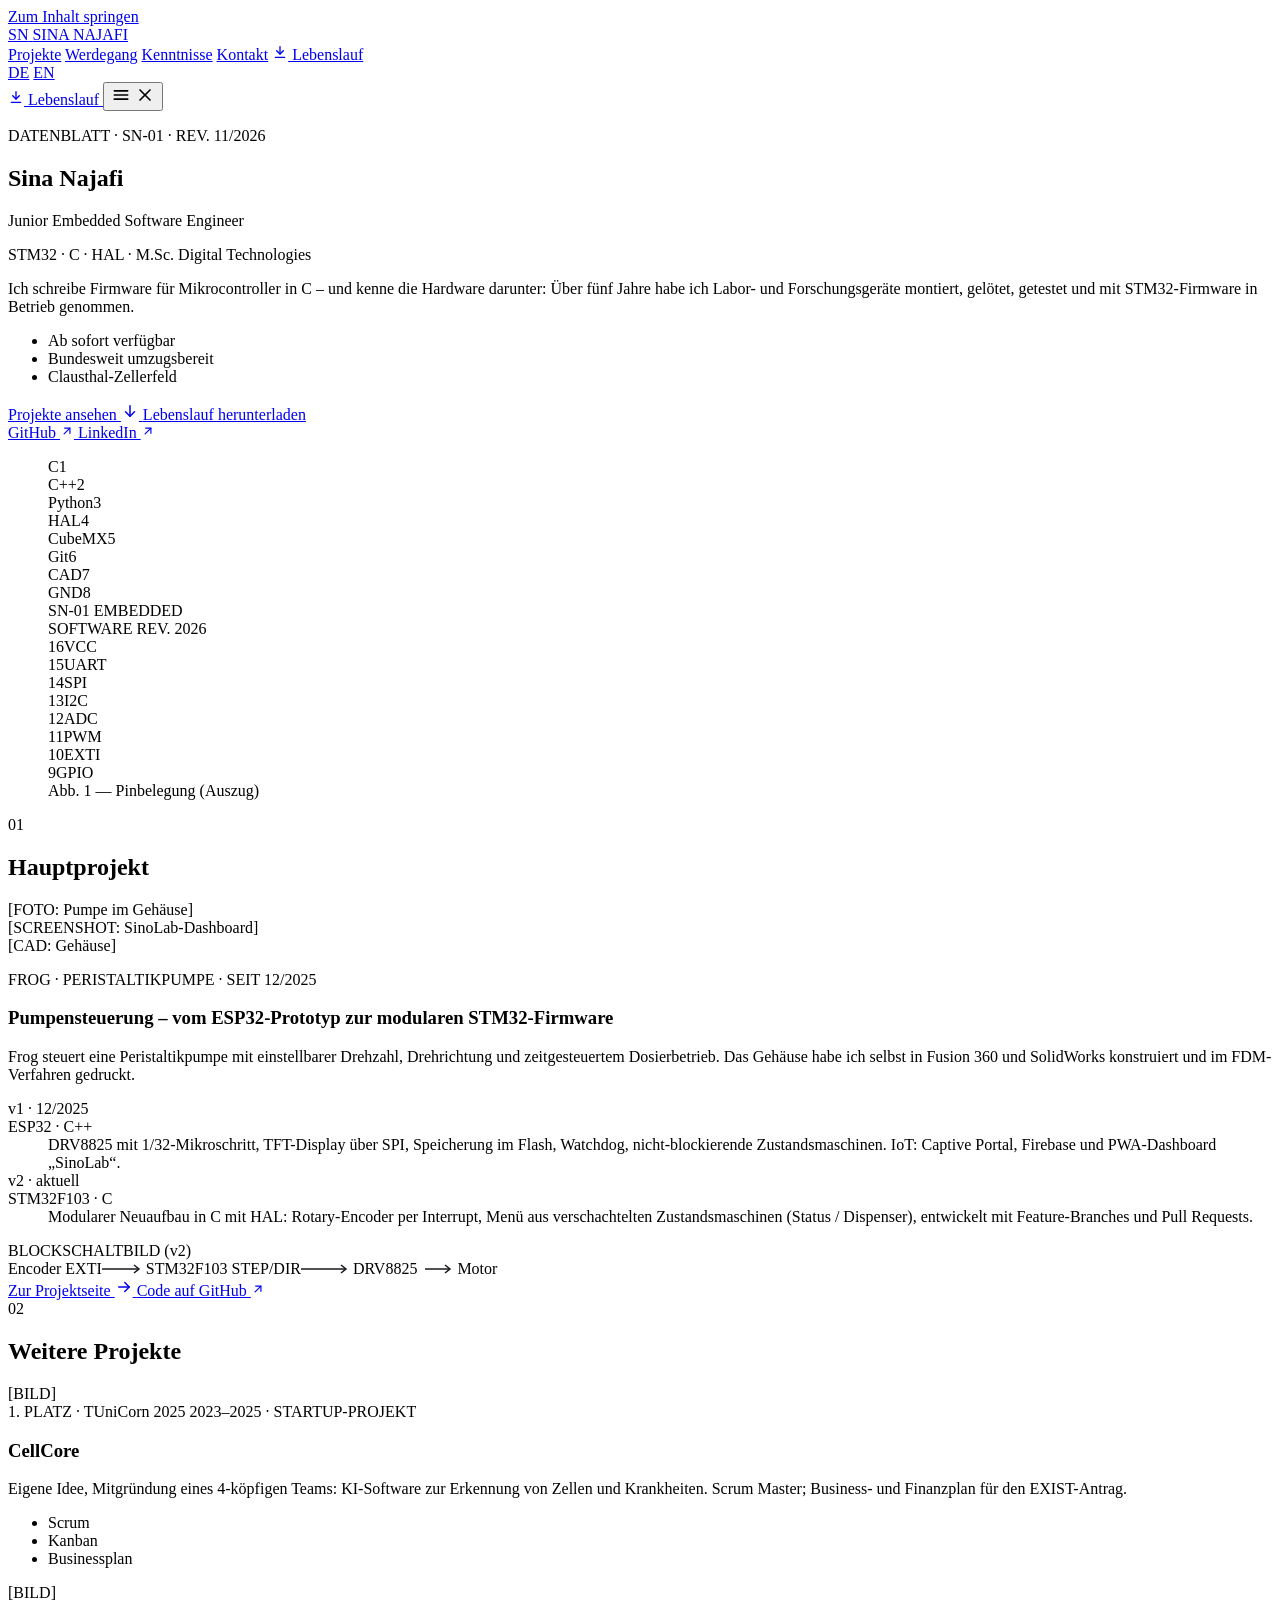
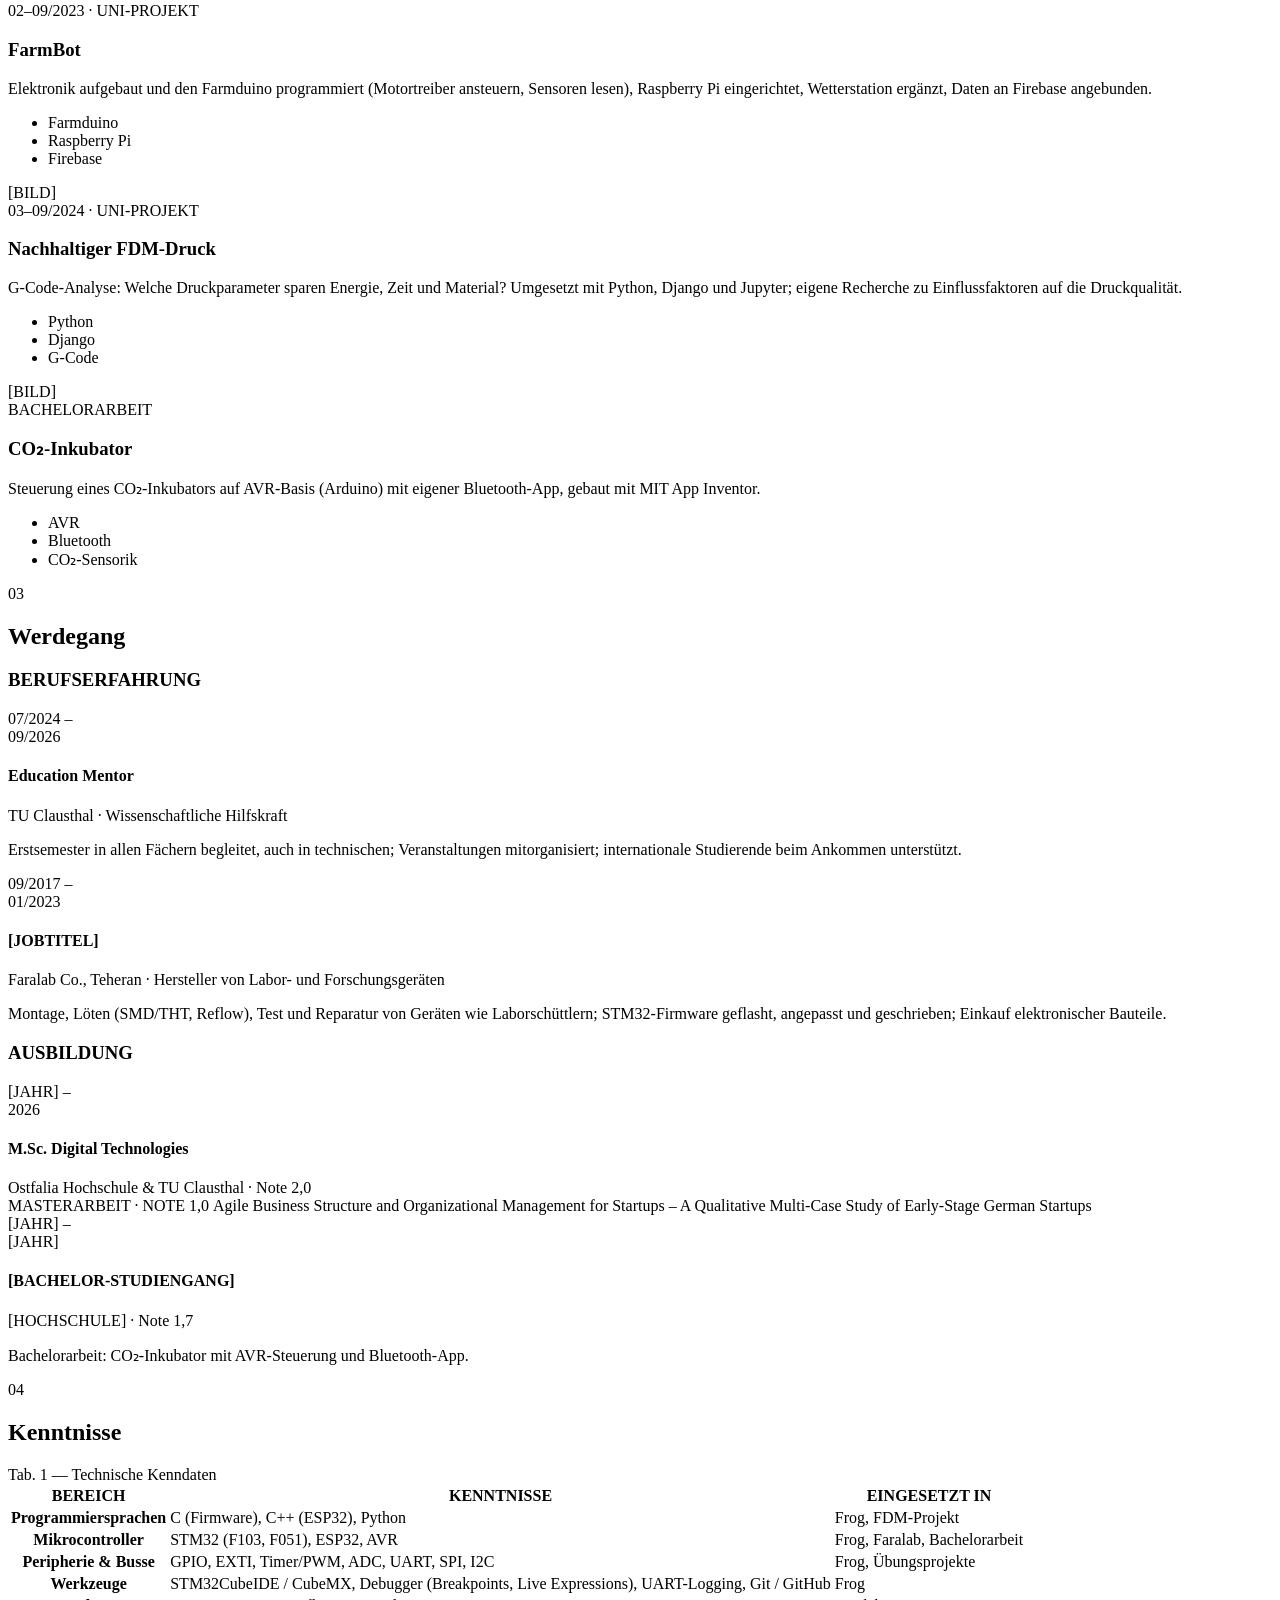
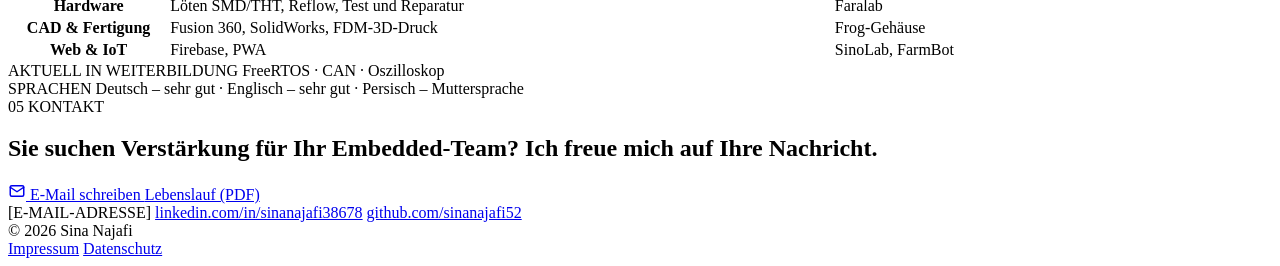
==== index.html @ 18303753 "Add German home page Co-Authored-By: Claude Opus 5.5 <noreply@anthropic.com> Claude-Session: https:/" ====
<!doctype html>
<html lang="de">
<head>
<meta charset="utf-8">
<meta name="viewport" content="width=device-width, initial-scale=1">
<title>Sina Najafi – Junior Embedded Software Engineer</title>
<meta name="description" content="Sina Najafi, Junior Embedded Software Engineer: Firmware für STM32-Mikrocontroller in C, mit über fünf Jahren Praxis in Montage, Löten und Inbetriebnahme von Labor- und Forschungsgeräten.">

<!-- Language versions (the English page follows in a later step) -->
<link rel="alternate" hreflang="de" href="./">
<link rel="alternate" hreflang="en" href="en/">
<link rel="alternate" hreflang="x-default" href="./">

<!-- Preview when the link is shared (LinkedIn, messengers) -->
<meta property="og:type" content="website">
<meta property="og:locale" content="de_DE">
<meta property="og:locale:alternate" content="en_GB">
<meta property="og:title" content="Sina Najafi – Junior Embedded Software Engineer">
<meta property="og:description" content="Firmware für STM32-Mikrocontroller in C – und die Hardware darunter.">

<link rel="icon" href="assets/img/favicon.svg" type="image/svg+xml">

<!-- Load the two most used fonts early so the text does not jump -->
<link rel="preload" href="assets/fonts/IBMPlexSans-Regular.woff2" as="font" type="font/woff2" crossorigin>
<link rel="preload" href="assets/fonts/IBMPlexMono-Medium.woff2" as="font" type="font/woff2" crossorigin>
<link rel="stylesheet" href="assets/css/style.css">
<script src="assets/js/main.js" defer></script>
</head>
<body>

<a class="skip-link" href="#inhalt">Zum Inhalt springen</a>

<!-- ===================== HEADER ===================== -->
<header class="site-header">
  <div class="container site-header__inner">
    <a class="brand" href="#top">
      <span class="brand__mark" aria-hidden="true">SN</span>
      <span class="brand__name">SINA NAJAFI</span>
    </a>

    <nav class="main-nav" id="main-nav" aria-label="Hauptnavigation">
      <a href="#projekte">Projekte</a>
      <a href="#werdegang">Werdegang</a>
      <a href="#kenntnisse">Kenntnisse</a>
      <a href="#kontakt">Kontakt</a>
      <a class="main-nav__cv" href="assets/cv/Lebenslauf_Sina_Najafi.pdf" type="application/pdf">
        <svg aria-hidden="true" width="16" height="16" viewBox="0 0 24 24" fill="none" stroke="currentColor" stroke-width="2" stroke-linecap="round" stroke-linejoin="round"><path d="M12 4v11"/><path d="M7 10l5 5 5-5"/><path d="M5 20h14"/></svg>
        Lebenslauf
      </a>
    </nav>

    <div class="header-actions">
      <div class="lang-switch" role="group" aria-label="Sprache wählen">
        <a href="./" hreflang="de" lang="de" aria-current="page" aria-label="Sprache: Deutsch">DE</a>
        <a href="en/" hreflang="en" lang="en" aria-label="Sprache: Englisch">EN</a>
      </div>
      <a class="btn btn--outline btn--sm header-cv" href="assets/cv/Lebenslauf_Sina_Najafi.pdf" type="application/pdf">
        <svg aria-hidden="true" width="16" height="16" viewBox="0 0 24 24" fill="none" stroke="currentColor" stroke-width="2" stroke-linecap="round" stroke-linejoin="round"><path d="M12 4v11"/><path d="M7 10l5 5 5-5"/><path d="M5 20h14"/></svg>
        Lebenslauf
      </a>
      <button class="menu-toggle" type="button" aria-expanded="false" aria-controls="main-nav" aria-label="Menü öffnen">
        <svg class="icon-open" aria-hidden="true" width="20" height="20" viewBox="0 0 24 24" fill="none" stroke="currentColor" stroke-width="2" stroke-linecap="round"><path d="M4 7h16"/><path d="M4 12h16"/><path d="M4 17h16"/></svg>
        <svg class="icon-close" aria-hidden="true" width="20" height="20" viewBox="0 0 24 24" fill="none" stroke="currentColor" stroke-width="2" stroke-linecap="round"><path d="M6 6l12 12"/><path d="M18 6L6 18"/></svg>
      </button>
    </div>
  </div>
</header>

<main id="inhalt">

<!-- ===================== HERO ===================== -->
<section class="hero paper-grid" id="top" aria-labelledby="hero-name">
  <div class="container hero__inner">
    <div class="hero__text">
      <p class="eyebrow">DATENBLATT · SN-01 · REV. 11/2026</p>
      <div class="hero__titles">
        <h1 class="hero__name" id="hero-name">Sina Najafi</h1>
        <p class="hero__role">Junior Embedded Software Engineer</p>
        <p class="hero__stack">STM32 · C · HAL · M.Sc. Digital Technologies</p>
      </div>
      <p class="hero__lead">Ich schreibe Firmware für Mikrocontroller in C – und kenne die Hardware darunter: Über fünf Jahre habe ich Labor- und Forschungsgeräte montiert, gelötet, getestet und mit STM32-Firmware in Betrieb genommen.</p>

      <ul class="pills">
        <li class="pill"><span class="status-dot" aria-hidden="true"></span>Ab sofort verfügbar</li>
        <li class="pill">Bundesweit umzugsbereit</li>
        <li class="pill pill--desktop">Clausthal-Zellerfeld</li>
      </ul>

      <div class="btn-row">
        <a class="btn btn--primary" href="#projekte">
          Projekte ansehen
          <svg aria-hidden="true" width="18" height="18" viewBox="0 0 24 24" fill="none" stroke="currentColor" stroke-width="2" stroke-linecap="round" stroke-linejoin="round"><path d="M12 5v14"/><path d="M6 13l6 6 6-6"/></svg>
        </a>
        <a class="btn btn--outline" href="assets/cv/Lebenslauf_Sina_Najafi.pdf" type="application/pdf">Lebenslauf herunterladen</a>
      </div>

      <div class="social-links">
        <a href="https://github.com/sinanajafi52">
          GitHub
          <svg aria-hidden="true" width="14" height="14" viewBox="0 0 24 24" fill="none" stroke="currentColor" stroke-width="2" stroke-linecap="round" stroke-linejoin="round"><path d="M7 17L17 7"/><path d="M8 7h9v9"/></svg>
        </a>
        <a href="https://www.linkedin.com/in/sinanajafi38678">
          LinkedIn
          <svg aria-hidden="true" width="14" height="14" viewBox="0 0 24 24" fill="none" stroke="currentColor" stroke-width="2" stroke-linecap="round" stroke-linejoin="round"><path d="M7 17L17 7"/><path d="M8 7h9v9"/></svg>
        </a>
      </div>
    </div>

    <!-- Chip pinout: skills drawn as the pins of a 16-pin DIP chip.
         Left side pins 1-8 (top to bottom), right side pins 16-9 (top to bottom). -->
    <figure class="chip-figure">
      <div class="chip" role="img" aria-label="Kenntnisse dargestellt als Pinbelegung eines Chips: C, C++, Python, HAL, CubeMX, Git, CAD sowie UART, SPI, I2C, ADC, PWM, EXTI, GPIO">
        <div class="chip__pins chip__pins--left">
          <div class="pin"><span class="pin__label">C</span><span class="pin__num">1</span><span class="pin__leg"></span></div>
          <div class="pin"><span class="pin__label">C++</span><span class="pin__num">2</span><span class="pin__leg"></span></div>
          <div class="pin"><span class="pin__label">Python</span><span class="pin__num">3</span><span class="pin__leg"></span></div>
          <div class="pin"><span class="pin__label">HAL</span><span class="pin__num">4</span><span class="pin__leg"></span></div>
          <div class="pin"><span class="pin__label">CubeMX</span><span class="pin__num">5</span><span class="pin__leg"></span></div>
          <div class="pin"><span class="pin__label">Git</span><span class="pin__num">6</span><span class="pin__leg"></span></div>
          <div class="pin"><span class="pin__label">CAD</span><span class="pin__num">7</span><span class="pin__leg"></span></div>
          <div class="pin"><span class="pin__label pin__label--power">GND</span><span class="pin__num">8</span><span class="pin__leg"></span></div>
        </div>

        <div class="chip__body">
          <span class="chip__notch"></span>
          <span class="chip__dot"></span>
          <span class="chip__name">SN-01</span>
          <span class="chip__sub">EMBEDDED<br>SOFTWARE</span>
          <span class="chip__rev">REV. 2026</span>
        </div>

        <div class="chip__pins chip__pins--right">
          <div class="pin"><span class="pin__leg"></span><span class="pin__num">16</span><span class="pin__label pin__label--power">VCC</span></div>
          <div class="pin"><span class="pin__leg"></span><span class="pin__num">15</span><span class="pin__label">UART</span></div>
          <div class="pin"><span class="pin__leg"></span><span class="pin__num">14</span><span class="pin__label">SPI</span></div>
          <div class="pin"><span class="pin__leg"></span><span class="pin__num">13</span><span class="pin__label">I2C</span></div>
          <div class="pin"><span class="pin__leg"></span><span class="pin__num">12</span><span class="pin__label">ADC</span></div>
          <div class="pin"><span class="pin__leg"></span><span class="pin__num">11</span><span class="pin__label">PWM</span></div>
          <div class="pin"><span class="pin__leg"></span><span class="pin__num">10</span><span class="pin__label">EXTI</span></div>
          <div class="pin"><span class="pin__leg"></span><span class="pin__num">9</span><span class="pin__label">GPIO</span></div>
        </div>
      </div>
      <figcaption>Abb. 1 — Pinbelegung (Auszug)</figcaption>
    </figure>
  </div>
</section>

<!-- ===================== 01 HAUPTPROJEKT ===================== -->
<section class="section" id="projekte" aria-labelledby="h-hauptprojekt">
  <div class="container section__inner">
    <div class="section-head">
      <span class="section-head__num">01</span>
      <h2 class="section-head__title" id="h-hauptprojekt">Hauptprojekt</h2>
    </div>

    <div class="feature">
      <div class="feature__media">
        <!-- Replace with <img src="assets/img/frog-front.jpg" alt="..."> when the photo exists -->
        <div class="placeholder feature__photo" role="img" aria-label="Platzhalter für ein Foto der Pumpe im 3D-gedruckten Gehäuse">[FOTO: Pumpe im Gehäuse]</div>
        <div class="feature__thumbs">
          <div class="placeholder feature__thumb" role="img" aria-label="Platzhalter für einen Screenshot des SinoLab-Dashboards">[SCREENSHOT: SinoLab-Dashboard]</div>
          <div class="placeholder feature__thumb" role="img" aria-label="Platzhalter für ein CAD-Rendering des Gehäuses">[CAD: Gehäuse]</div>
        </div>
      </div>

      <div class="feature__body">
        <p class="eyebrow">FROG · PERISTALTIKPUMPE · SEIT 12/2025</p>
        <h3 class="feature__title">Pumpensteuerung – vom ESP32-Prototyp zur modularen STM32-Firmware</h3>
        <p class="feature__text">Frog steuert eine Peristaltikpumpe mit einstellbarer Drehzahl, Drehrichtung und zeitgesteuertem Dosierbetrieb. Das Gehäuse habe ich selbst in Fusion 360 und SolidWorks konstruiert und im FDM-Verfahren gedruckt.</p>

        <dl class="spec">
          <div class="spec__row">
            <dt>v1 · 12/2025<br>ESP32 · C++</dt>
            <dd>DRV8825 mit 1/32-Mikroschritt, TFT-Display über SPI, Speicherung im Flash, Watchdog, nicht-blockierende Zustandsmaschinen. IoT: Captive Portal, Firebase und PWA-Dashboard „SinoLab“.</dd>
          </div>
          <div class="spec__row">
            <dt>v2 · aktuell<br>STM32F103 · C</dt>
            <dd>Modularer Neuaufbau in C mit HAL: Rotary-Encoder per Interrupt, Menü aus verschachtelten Zustandsmaschinen (Status / Dispenser), entwickelt mit Feature-Branches und Pull Requests.</dd>
          </div>
        </dl>

        <div class="block-diagram">
          <span class="block-diagram__label">BLOCKSCHALTBILD (v2)</span>
          <div class="block-diagram__flow">
            <span class="block">Encoder</span>
            <span class="signal">EXTI<svg aria-hidden="true" width="40" height="10" viewBox="0 0 40 10"><path d="M0 5h36" stroke="#16181D" stroke-width="1.5"/><path d="M32 1l5 4-5 4" fill="none" stroke="#16181D" stroke-width="1.5"/></svg></span>
            <span class="block block--mcu">STM32F103</span>
            <span class="signal">STEP/DIR<svg aria-hidden="true" width="48" height="10" viewBox="0 0 48 10"><path d="M0 5h44" stroke="#16181D" stroke-width="1.5"/><path d="M40 1l5 4-5 4" fill="none" stroke="#16181D" stroke-width="1.5"/></svg></span>
            <span class="block">DRV8825</span>
            <span class="signal">&#160;<svg aria-hidden="true" width="28" height="10" viewBox="0 0 28 10"><path d="M0 5h24" stroke="#16181D" stroke-width="1.5"/><path d="M20 1l5 4-5 4" fill="none" stroke="#16181D" stroke-width="1.5"/></svg></span>
            <span class="block">Motor</span>
          </div>
        </div>

        <div class="btn-row">
          <a class="btn btn--primary btn--md" href="projekte/frog.html">
            Zur Projektseite
            <svg aria-hidden="true" width="18" height="18" viewBox="0 0 24 24" fill="none" stroke="currentColor" stroke-width="2" stroke-linecap="round" stroke-linejoin="round"><path d="M5 12h14"/><path d="M13 6l6 6-6 6"/></svg>
          </a>
          <a class="btn btn--outline btn--md" href="https://github.com/sinanajafi52">
            Code auf GitHub
            <svg aria-hidden="true" width="14" height="14" viewBox="0 0 24 24" fill="none" stroke="currentColor" stroke-width="2" stroke-linecap="round" stroke-linejoin="round"><path d="M7 17L17 7"/><path d="M8 7h9v9"/></svg>
          </a>
        </div>
      </div>
    </div>
  </div>
</section>

<!-- ===================== 02 WEITERE PROJEKTE ===================== -->
<section class="section section--alt" aria-labelledby="h-weitere">
  <div class="container section__inner">
    <div class="section-head">
      <span class="section-head__num">02</span>
      <h2 class="section-head__title" id="h-weitere">Weitere Projekte</h2>
    </div>

    <div class="cards">
      <article class="card">
        <div class="placeholder card__img" role="img" aria-label="Platzhalter für ein Bild zu CellCore">[BILD]</div>
        <div class="card__body">
          <span class="badge">1. PLATZ · TUniCorn 2025</span>
          <span class="card__meta">2023–2025 · STARTUP-PROJEKT</span>
          <h3 class="card__title">CellCore</h3>
          <p class="card__text">Eigene Idee, Mitgründung eines 4-köpfigen Teams: KI-Software zur Erkennung von Zellen und Krankheiten. Scrum Master; Business- und Finanzplan für den EXIST-Antrag.</p>
          <ul class="tags">
            <li class="tag">Scrum</li>
            <li class="tag">Kanban</li>
            <li class="tag">Businessplan</li>
          </ul>
        </div>
      </article>

      <article class="card">
        <div class="placeholder card__img" role="img" aria-label="Platzhalter für ein Bild zu FarmBot">[BILD]</div>
        <div class="card__body">
          <span class="card__meta">02–09/2023 · UNI-PROJEKT</span>
          <h3 class="card__title">FarmBot</h3>
          <p class="card__text">Elektronik aufgebaut und den Farmduino programmiert (Motortreiber ansteuern, Sensoren lesen), Raspberry Pi eingerichtet, Wetterstation ergänzt, Daten an Firebase angebunden.</p>
          <ul class="tags">
            <li class="tag">Farmduino</li>
            <li class="tag">Raspberry Pi</li>
            <li class="tag">Firebase</li>
          </ul>
        </div>
      </article>

      <article class="card">
        <div class="placeholder card__img" role="img" aria-label="Platzhalter für ein Bild zum FDM-Projekt">[BILD]</div>
        <div class="card__body">
          <span class="card__meta">03–09/2024 · UNI-PROJEKT</span>
          <h3 class="card__title">Nachhaltiger FDM-Druck</h3>
          <p class="card__text">G-Code-Analyse: Welche Druckparameter sparen Energie, Zeit und Material? Umgesetzt mit Python, Django und Jupyter; eigene Recherche zu Einflussfaktoren auf die Druckqualität.</p>
          <ul class="tags">
            <li class="tag">Python</li>
            <li class="tag">Django</li>
            <li class="tag">G-Code</li>
          </ul>
        </div>
      </article>

      <article class="card">
        <div class="placeholder card__img" role="img" aria-label="Platzhalter für ein Bild zum CO2-Inkubator">[BILD]</div>
        <div class="card__body">
          <span class="card__meta">BACHELORARBEIT</span>
          <h3 class="card__title">CO₂-Inkubator</h3>
          <p class="card__text">Steuerung eines CO₂-Inkubators auf AVR-Basis (Arduino) mit eigener Bluetooth-App, gebaut mit MIT App Inventor.</p>
          <ul class="tags">
            <li class="tag">AVR</li>
            <li class="tag">Bluetooth</li>
            <li class="tag">CO₂-Sensorik</li>
          </ul>
        </div>
      </article>
    </div>
  </div>
</section>

<!-- ===================== 03 WERDEGANG ===================== -->
<section class="section" id="werdegang" aria-labelledby="h-werdegang">
  <div class="container section__inner">
    <div class="section-head">
      <span class="section-head__num">03</span>
      <h2 class="section-head__title" id="h-werdegang">Werdegang</h2>
    </div>

    <div class="cv-grid">
      <div class="cv-col">
        <h3 class="cv-col__title">BERUFSERFAHRUNG</h3>

        <div class="cv-entry">
          <span class="cv-entry__date">07/2024 –<br>09/2026</span>
          <div class="cv-entry__body">
            <h4 class="cv-entry__title">Education Mentor</h4>
            <span class="cv-entry__org">TU Clausthal · Wissenschaftliche Hilfskraft</span>
            <p class="cv-entry__text">Erstsemester in allen Fächern begleitet, auch in technischen; Veranstaltungen mitorganisiert; internationale Studierende beim Ankommen unterstützt.</p>
          </div>
        </div>

        <div class="cv-entry">
          <span class="cv-entry__date">09/2017 –<br>01/2023</span>
          <div class="cv-entry__body">
            <h4 class="cv-entry__title">[JOBTITEL]</h4>
            <span class="cv-entry__org">Faralab Co., Teheran · Hersteller von Labor- und Forschungsgeräten</span>
            <p class="cv-entry__text">Montage, Löten (SMD/THT, Reflow), Test und Reparatur von Geräten wie Laborschüttlern; STM32-Firmware geflasht, angepasst und geschrieben; Einkauf elektronischer Bauteile.</p>
          </div>
        </div>
      </div>

      <div class="cv-col">
        <h3 class="cv-col__title">AUSBILDUNG</h3>

        <div class="cv-entry">
          <span class="cv-entry__date">[JAHR] –<br>2026</span>
          <div class="cv-entry__body">
            <h4 class="cv-entry__title">M.Sc. Digital Technologies</h4>
            <span class="cv-entry__org">Ostfalia Hochschule &amp; TU Clausthal · Note 2,0</span>
            <div class="thesis">
              <span class="thesis__label">MASTERARBEIT · NOTE 1,0</span>
              <span class="thesis__title" lang="en">Agile Business Structure and Organizational Management for Startups – A Qualitative Multi-Case Study of Early-Stage German Startups</span>
            </div>
          </div>
        </div>

        <div class="cv-entry">
          <span class="cv-entry__date">[JAHR] –<br>[JAHR]</span>
          <div class="cv-entry__body">
            <h4 class="cv-entry__title">[BACHELOR-STUDIENGANG]</h4>
            <span class="cv-entry__org">[HOCHSCHULE] · Note 1,7</span>
            <p class="cv-entry__text">Bachelorarbeit: CO₂-Inkubator mit AVR-Steuerung und Bluetooth-App.</p>
          </div>
        </div>
      </div>
    </div>
  </div>
</section>

<!-- ===================== 04 KENNTNISSE ===================== -->
<section class="section" id="kenntnisse" aria-labelledby="h-kenntnisse">
  <div class="container section__inner">
    <div class="section-head">
      <span class="section-head__num">04</span>
      <h2 class="section-head__title" id="h-kenntnisse">Kenntnisse</h2>
      <span class="section-head__note">Tab. 1 — Technische Kenndaten</span>
    </div>

    <!-- tabindex lets keyboard users scroll the table sideways on phones -->
    <div class="table-wrap" role="region" aria-labelledby="h-kenntnisse" tabindex="0">
      <table class="skills-table">
        <thead>
          <tr>
            <th scope="col" class="col-area">BEREICH</th>
            <th scope="col">KENNTNISSE</th>
            <th scope="col" class="col-where">EINGESETZT IN</th>
          </tr>
        </thead>
        <tbody>
          <tr>
            <th scope="row">Programmiersprachen</th>
            <td>C (Firmware), C++ (ESP32), Python</td>
            <td>Frog, FDM-Projekt</td>
          </tr>
          <tr>
            <th scope="row">Mikrocontroller</th>
            <td>STM32 (F103, F051), ESP32, AVR</td>
            <td>Frog, Faralab, Bachelorarbeit</td>
          </tr>
          <tr>
            <th scope="row">Peripherie &amp; Busse</th>
            <td>GPIO, EXTI, Timer/PWM, ADC, UART, SPI, I2C</td>
            <td>Frog, Übungsprojekte</td>
          </tr>
          <tr>
            <th scope="row">Werkzeuge</th>
            <td>STM32CubeIDE / CubeMX, Debugger (Breakpoints, Live Expressions), UART-Logging, Git / GitHub</td>
            <td>Frog</td>
          </tr>
          <tr>
            <th scope="row">Hardware</th>
            <td>Löten SMD/THT, Reflow, Test und Reparatur</td>
            <td>Faralab</td>
          </tr>
          <tr>
            <th scope="row">CAD &amp; Fertigung</th>
            <td>Fusion 360, SolidWorks, FDM-3D-Druck</td>
            <td>Frog-Gehäuse</td>
          </tr>
          <tr>
            <th scope="row">Web &amp; IoT</th>
            <td>Firebase, PWA</td>
            <td>SinoLab, FarmBot</td>
          </tr>
        </tbody>
      </table>
    </div>

    <div class="info-grid">
      <div class="info-box info-box--dashed">
        <span class="info-box__label">AKTUELL IN WEITERBILDUNG</span>
        <span class="info-box__value">FreeRTOS · CAN · Oszilloskop</span>
      </div>
      <div class="info-box info-box--solid">
        <span class="info-box__label">SPRACHEN</span>
        <span class="info-box__value">Deutsch – sehr gut · Englisch – sehr gut · Persisch – Muttersprache</span>
      </div>
    </div>
  </div>
</section>

<!-- ===================== 05 KONTAKT ===================== -->
<section class="contact" id="kontakt" aria-labelledby="h-kontakt">
  <div class="container contact__inner">
    <div class="contact__head">
      <span class="contact__num">05</span>
      <span class="contact__label">KONTAKT</span>
    </div>
    <h2 class="contact__title" id="h-kontakt">Sie suchen Verstärkung für Ihr Embedded-Team? Ich freue mich auf Ihre Nachricht.</h2>

    <div class="btn-row">
      <!-- TODO: replace "#" with "mailto:" + e-mail address once Sina provides it -->
      <a class="btn btn--light btn--lg" href="#">
        <svg aria-hidden="true" width="18" height="18" viewBox="0 0 24 24" fill="none" stroke="currentColor" stroke-width="2" stroke-linecap="round" stroke-linejoin="round"><rect x="3" y="5" width="18" height="14" rx="2"/><path d="M3 7l9 6 9-6"/></svg>
        E-Mail schreiben
      </a>
      <a class="btn btn--outline-light btn--lg" href="assets/cv/Lebenslauf_Sina_Najafi.pdf" type="application/pdf">Lebenslauf (PDF)</a>
    </div>

    <div class="contact__links">
      <span>[E-MAIL-ADRESSE]</span>
      <a href="https://www.linkedin.com/in/sinanajafi38678">linkedin.com/in/sinanajafi38678</a>
      <a href="https://github.com/sinanajafi52">github.com/sinanajafi52</a>
    </div>
  </div>
</section>

</main>

<!-- ===================== FOOTER ===================== -->
<footer class="site-footer">
  <div class="container site-footer__inner">
    <span>© 2026 Sina Najafi</span>
    <div class="site-footer__links">
      <a href="impressum.html">Impressum</a>
      <a href="datenschutz.html">Datenschutz</a>
    </div>
  </div>
</footer>

</body>
</html>
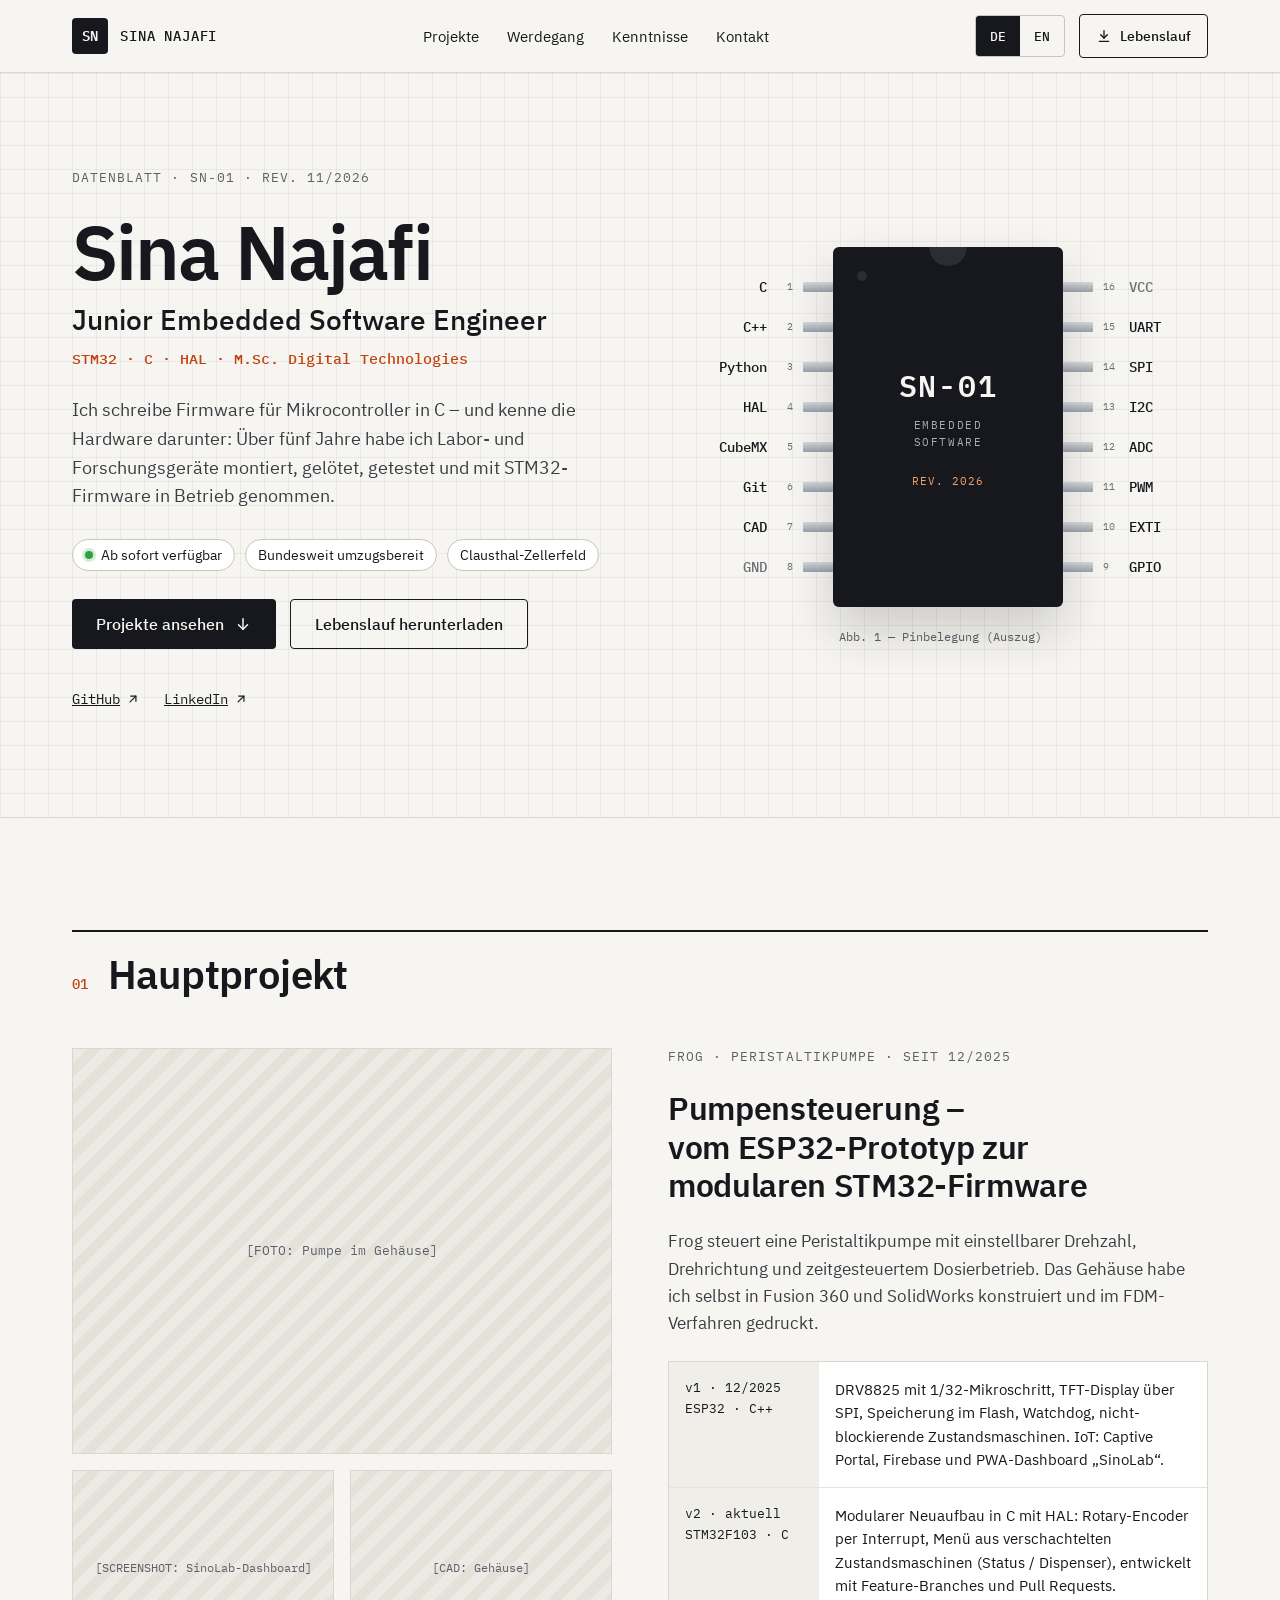
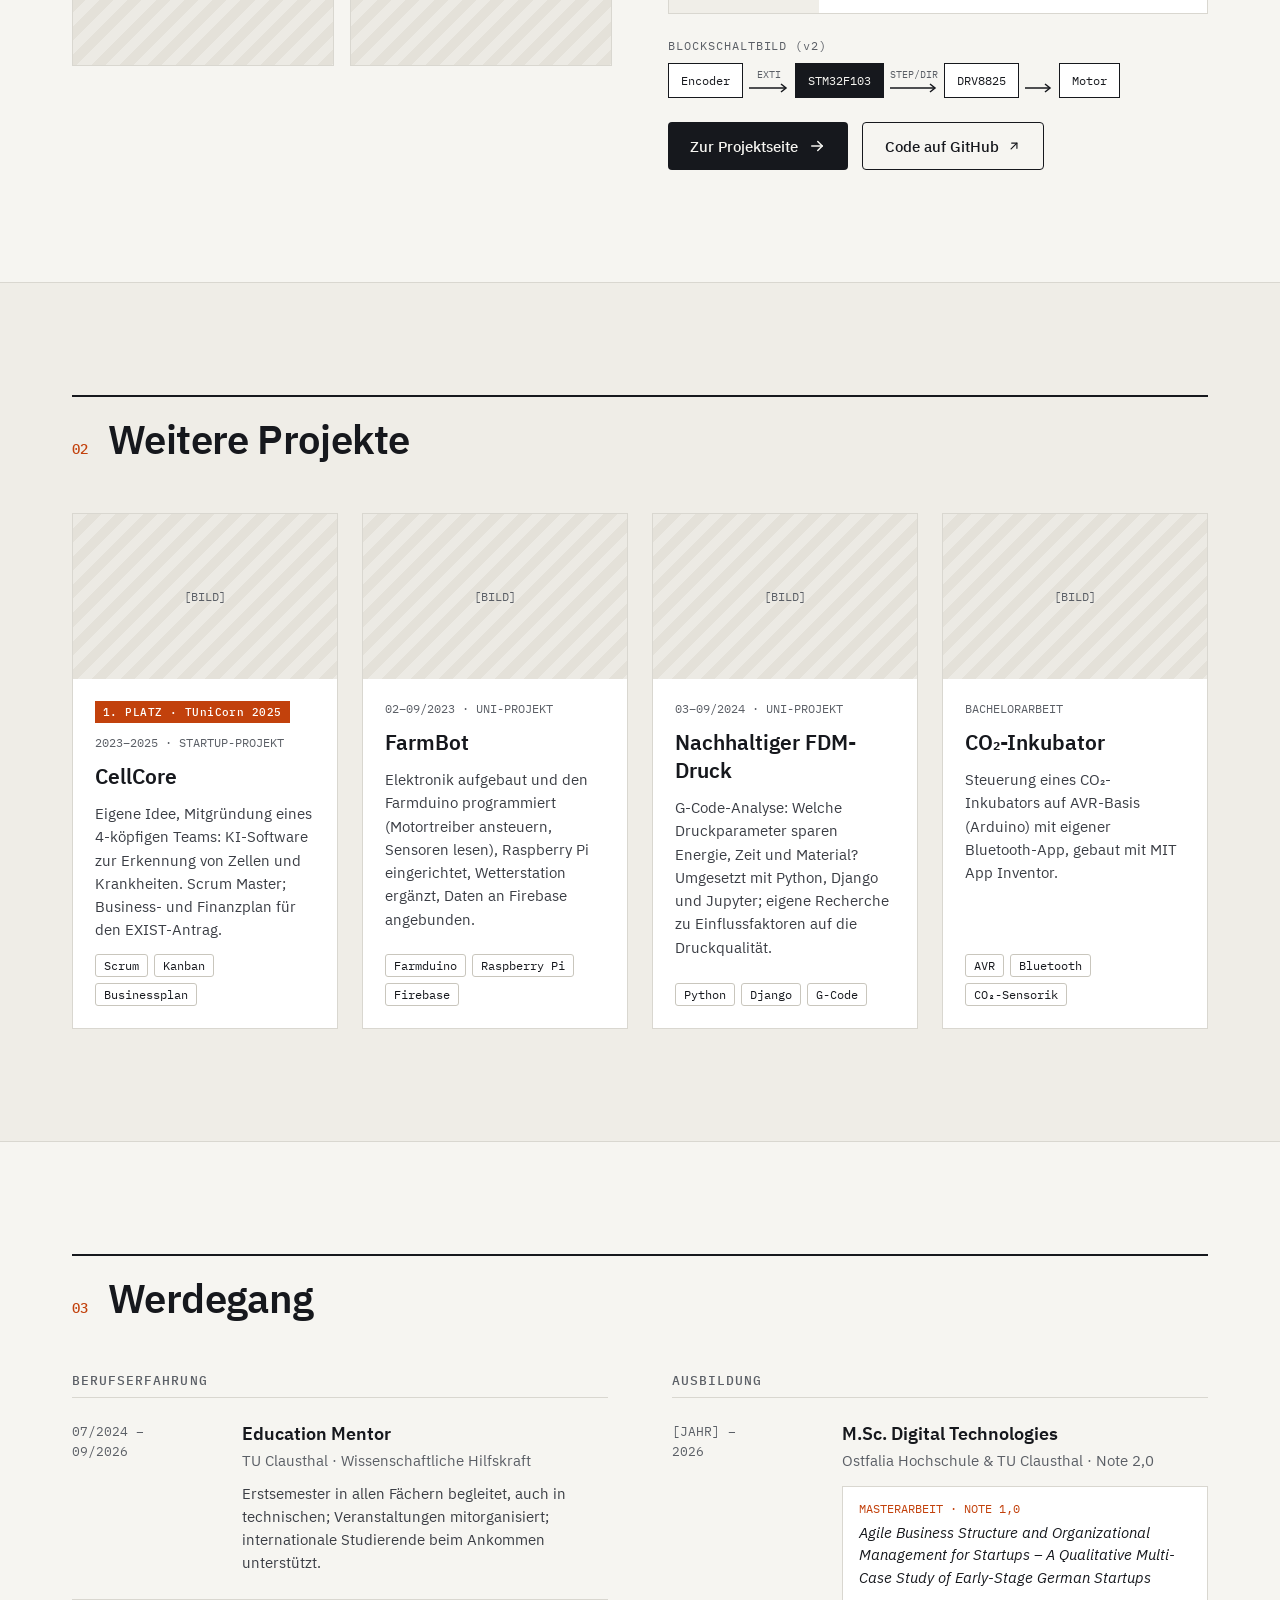
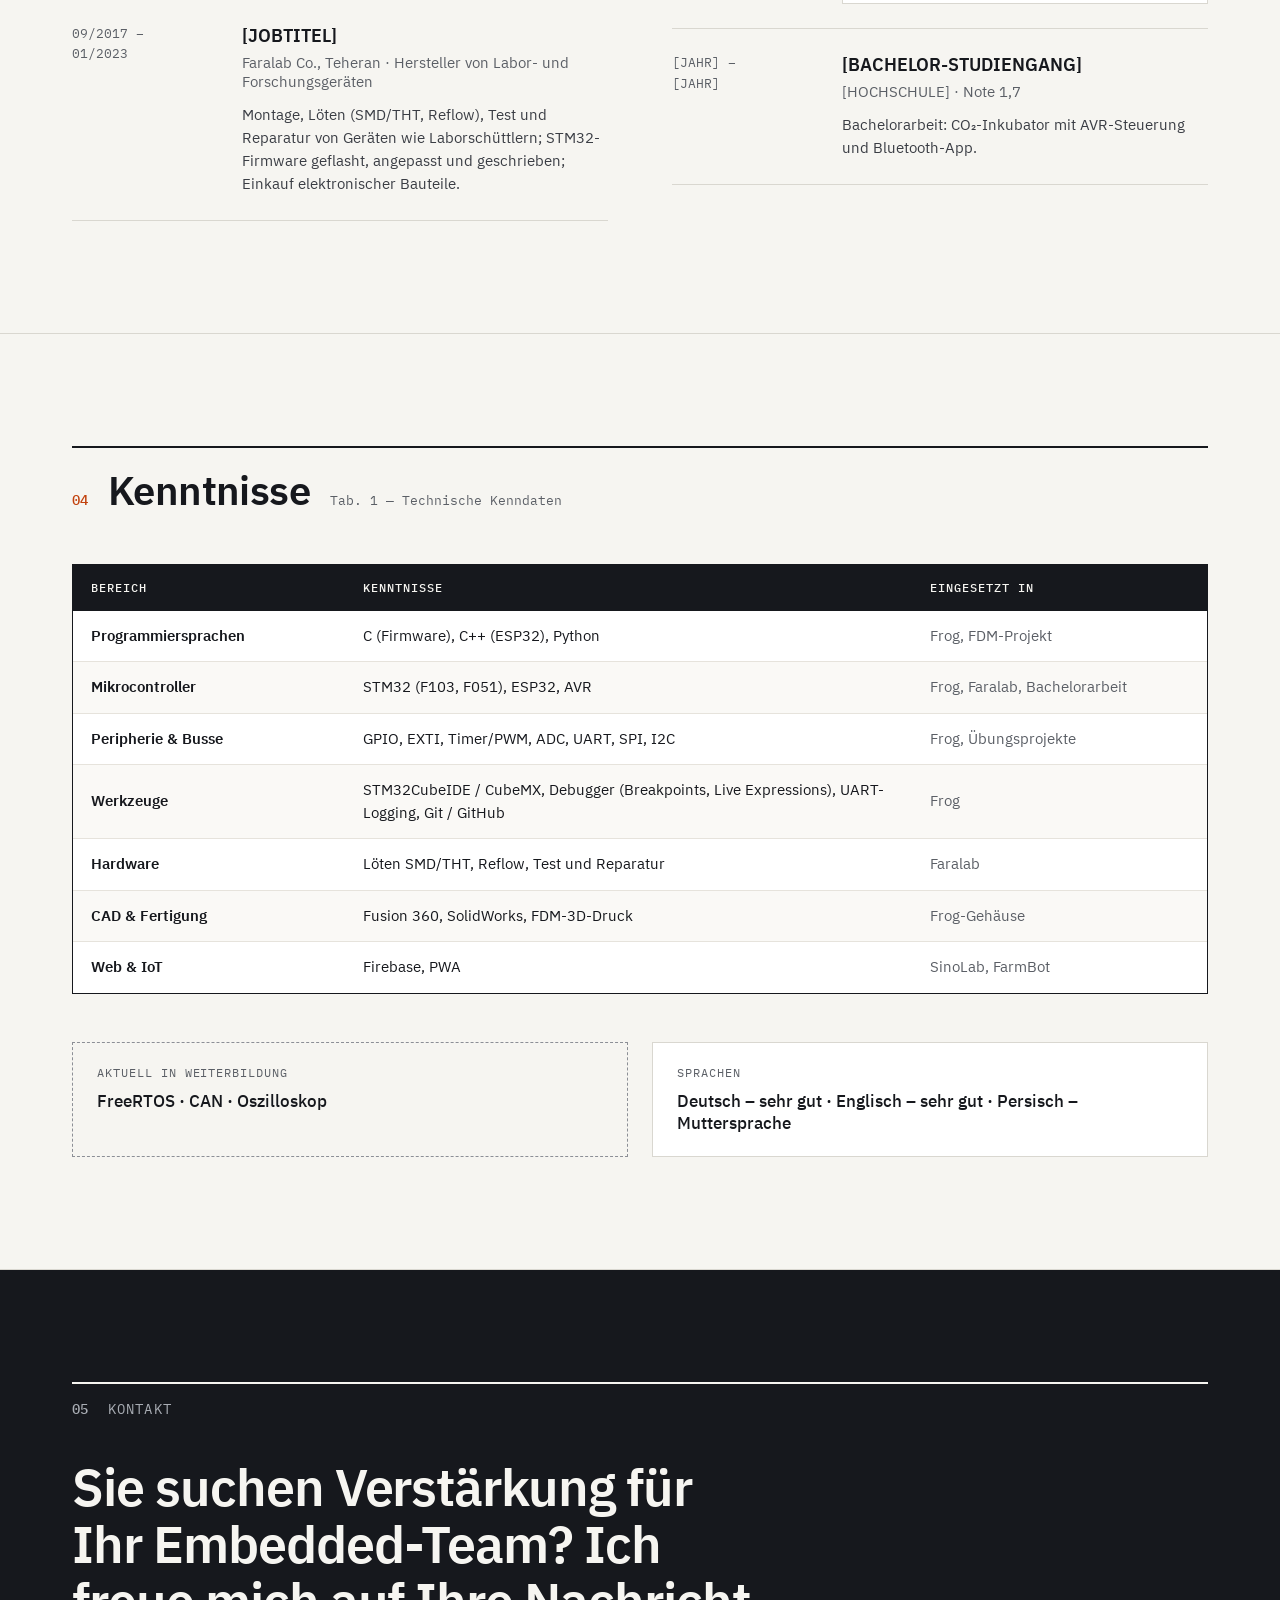
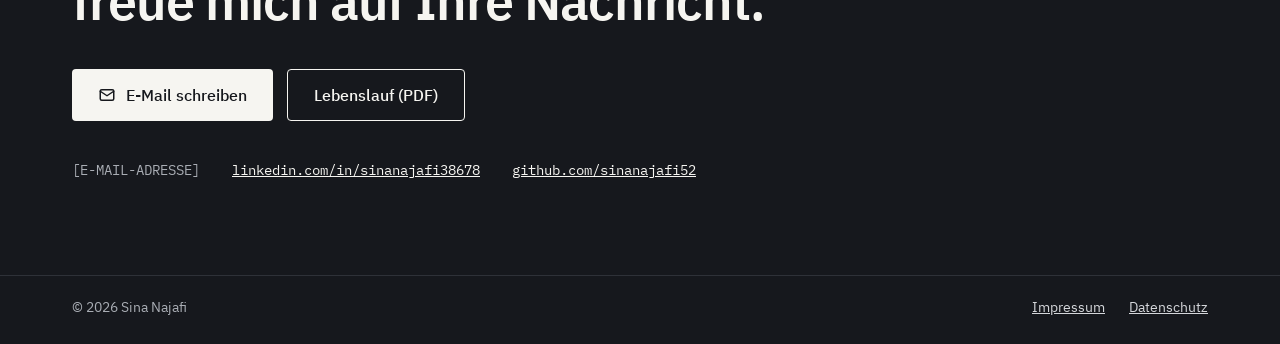
==== commit 9219c7ec: "Share table styles and add anchor for further projects" ====
--- a/index.html
+++ b/index.html
@@ -208,7 +208,7 @@
 </section>
 
 <!-- ===================== 02 WEITERE PROJEKTE ===================== -->
-<section class="section section--alt" aria-labelledby="h-weitere">
+<section class="section section--alt" id="weitere-projekte" aria-labelledby="h-weitere">
   <div class="container section__inner">
     <div class="section-head">
       <span class="section-head__num">02</span>
@@ -346,7 +346,7 @@
 
     <!-- tabindex lets keyboard users scroll the table sideways on phones -->
     <div class="table-wrap" role="region" aria-labelledby="h-kenntnisse" tabindex="0">
-      <table class="skills-table">
+      <table class="data-table skills-table">
         <thead>
           <tr>
             <th scope="col" class="col-area">BEREICH</th>
--- a/assets/css/style.css
+++ b/assets/css/style.css
@@ -0,0 +1,937 @@
+/* ==========================================================================
+   Sina Najafi – Portfolio
+   One stylesheet for the whole site. Concept: "Datenblatt" (technical datasheet).
+
+   Contents
+   1. Fonts (self-hosted IBM Plex)
+   2. Design tokens (colors, fonts, sizes)
+   3. Base styles
+   4. Layout helpers
+   5. Buttons, pills, tags
+   6. Header + navigation + mobile menu
+   7. Hero + chip pinout
+   8. Section header
+   9. Main project (Hauptprojekt)
+   10. Project cards (Weitere Projekte)
+   11. Career (Werdegang)
+   12. Skills (Kenntnisse)
+   13. Contact + footer
+   14. Responsive: tablet (<= 760px) and phone (<= 600px)
+   ========================================================================== */
+
+
+/* 1. Fonts ---------------------------------------------------------------- */
+/* Files live in /assets/fonts (IBM Plex, SIL Open Font License).
+   Self-hosted on purpose: no request goes to Google (GDPR). */
+
+@font-face { font-family: "IBM Plex Sans"; font-style: normal; font-weight: 400; font-display: swap;
+  src: url("../fonts/IBMPlexSans-Regular.woff2") format("woff2"); }
+@font-face { font-family: "IBM Plex Sans"; font-style: italic; font-weight: 400; font-display: swap;
+  src: url("../fonts/IBMPlexSans-Italic.woff2") format("woff2"); }
+@font-face { font-family: "IBM Plex Sans"; font-style: normal; font-weight: 500; font-display: swap;
+  src: url("../fonts/IBMPlexSans-Medium.woff2") format("woff2"); }
+@font-face { font-family: "IBM Plex Sans"; font-style: normal; font-weight: 600; font-display: swap;
+  src: url("../fonts/IBMPlexSans-SemiBold.woff2") format("woff2"); }
+@font-face { font-family: "IBM Plex Sans"; font-style: normal; font-weight: 700; font-display: swap;
+  src: url("../fonts/IBMPlexSans-Bold.woff2") format("woff2"); }
+
+@font-face { font-family: "IBM Plex Mono"; font-style: normal; font-weight: 400; font-display: swap;
+  src: url("../fonts/IBMPlexMono-Regular.woff2") format("woff2"); }
+@font-face { font-family: "IBM Plex Mono"; font-style: normal; font-weight: 500; font-display: swap;
+  src: url("../fonts/IBMPlexMono-Medium.woff2") format("woff2"); }
+@font-face { font-family: "IBM Plex Mono"; font-style: normal; font-weight: 600; font-display: swap;
+  src: url("../fonts/IBMPlexMono-SemiBold.woff2") format("woff2"); }
+
+
+/* 2. Design tokens -------------------------------------------------------- */
+
+:root {
+  /* Main palette (from PROJECT.md) */
+  --paper:   #F6F5F1;  /* page background */
+  --surface: #EFEDE7;  /* alternating section background */
+  --white:   #FFFFFF;  /* cards, tables */
+  --ink:     #16181D;  /* text, dark sections, primary button */
+  --text-2:  #3A3D44;  /* body copy */
+  --muted:   #5B5F66;  /* labels, meta */
+  --line:    #D9D7D0;  /* hairlines */
+  --line-2:  #C9C6BD;  /* tag / chip borders */
+  --accent:  #C2410C;  /* section numbers, award badge, mono subline */
+  --led:     #2F9E44;  /* "available" status dot */
+
+  /* Extra shades used in single places of the reference design */
+  --pin-grey:     #6B6F76;  /* chip pin numbers, GND / VCC labels */
+  --chip-detail:  #2A2D34;  /* chip notch + pin-1 dot */
+  --chip-rev:     #F2A06B;  /* "REV. 2026" on the chip */
+  --on-dark-2:    #A9ADB4;  /* muted text on dark backgrounds */
+  --on-dark-link: #D4D6DA;  /* footer links */
+  --dark-line:    #2E3138;  /* hairline on dark background */
+  --row-line:     #E6E3DC;  /* lines inside tables */
+  --row-alt:      #FAF9F6;  /* every second table row */
+  --cell-label:   #F0EEE8;  /* label column of the Frog spec table */
+  --dashed:       #8C8F96;  /* dashed "in training" box */
+  --stripe-1:     #ECEAE4;  /* image placeholder stripes */
+  --stripe-2:     #E4E1D9;
+
+  /* Fonts */
+  --font-sans: "IBM Plex Sans", "Helvetica Neue", Arial, sans-serif;
+  --font-mono: "IBM Plex Mono", ui-monospace, Menlo, monospace;
+
+  /* Layout */
+  --content-max: 1200px;
+  --gutter: 32px;          /* side padding (20px on phones) */
+  --section-pad: 112px;    /* vertical section padding */
+  --section-gap: 48px;     /* space between section header and content */
+  --radius: 4px;
+}
+
+
+/* 3. Base ----------------------------------------------------------------- */
+
+*,
+*::before,
+*::after { box-sizing: border-box; }
+
+html { -webkit-text-size-adjust: 100%; }
+
+body {
+  margin: 0;
+  background: var(--paper);
+  color: var(--ink);
+  font-family: var(--font-sans);
+  overflow-wrap: break-word;   /* long words wrap instead of overflowing on very small phones */
+}
+
+h1, h2, h3, h4, p, figure, dl, dd { margin: 0; }
+
+a { color: var(--ink); }
+a:hover { color: var(--accent); }
+
+/* Visible keyboard focus everywhere */
+:focus-visible {
+  outline: 2px solid var(--accent);
+  outline-offset: 2px;
+}
+
+/* Hidden visually, still read by screen readers */
+.visually-hidden {
+  position: absolute !important;
+  width: 1px; height: 1px;
+  padding: 0; margin: -1px;
+  overflow: hidden; clip: rect(0 0 0 0);
+  white-space: nowrap; border: 0;
+}
+
+/* "Skip to content" link: appears only when focused with the keyboard */
+.skip-link {
+  position: absolute;
+  left: 16px; top: -100px;
+  z-index: 100;
+  padding: 12px 16px;
+  background: var(--ink);
+  color: var(--paper);
+  font-size: 15px;
+  border-radius: var(--radius);
+}
+.skip-link:focus { top: 12px; color: var(--paper); }
+
+.mono { font-family: var(--font-mono); }
+
+
+/* 4. Layout helpers ------------------------------------------------------- */
+
+.container {
+  max-width: var(--content-max);
+  margin: 0 auto;
+  padding-left: var(--gutter);
+  padding-right: var(--gutter);
+}
+
+/* 24px graph-paper grid (hero background) */
+.paper-grid {
+  background-image:
+    linear-gradient(rgba(22, 24, 29, .055) 1px, transparent 1px),
+    linear-gradient(90deg, rgba(22, 24, 29, .055) 1px, transparent 1px);
+  background-size: 24px 24px;
+}
+
+/* Striped image placeholder – stays until real photos exist */
+.placeholder {
+  display: flex;
+  align-items: center;
+  justify-content: center;
+  text-align: center;
+  background-image: repeating-linear-gradient(135deg, var(--stripe-1) 0 10px, var(--stripe-2) 10px 20px);
+  font-family: var(--font-mono);
+  font-size: 13px;
+  color: var(--muted);
+}
+
+/* Small label above content, e.g. "DATENBLATT · SN-01 · REV. 11/2026" */
+.eyebrow {
+  font-family: var(--font-mono);
+  font-size: 13px;
+  letter-spacing: 0.08em;
+  color: var(--muted);
+}
+
+
+/* 5. Buttons, pills, tags ------------------------------------------------- */
+
+.btn {
+  display: inline-flex;
+  align-items: center;
+  gap: 10px;
+  min-height: 50px;
+  padding: 0 24px;
+  border: 0;
+  border-radius: var(--radius);
+  text-decoration: none;
+  font-size: 16px;
+  font-weight: 500;
+}
+
+/* Dark filled button */
+.btn--primary { background: var(--ink); color: var(--paper); }
+.btn--primary:hover { color: var(--paper); }
+
+/* Outlined button */
+.btn--outline { border: 1px solid var(--ink); background: transparent; }
+
+/* Sizes */
+.btn--sm { min-height: 44px; padding: 0 16px; gap: 8px; font-size: 14px; }  /* header */
+.btn--md { min-height: 48px; padding: 0 22px; font-size: 15px; }            /* project */
+.btn--lg { min-height: 52px; padding: 0 26px; font-size: 16px; }            /* contact */
+.btn--md.btn--outline { gap: 8px; }
+
+/* Buttons on the dark contact section */
+.btn--light { background: var(--paper); color: var(--ink); }
+.btn--light:hover { color: var(--ink); }
+.btn--outline-light { border: 1px solid var(--paper); color: var(--paper); }
+.btn--outline-light:hover { color: var(--paper); }
+
+.btn-row { display: flex; flex-wrap: wrap; gap: 14px; }
+
+/* Rounded status pills in the hero */
+.pills { display: flex; flex-wrap: wrap; gap: 10px; margin: 0; padding: 0; list-style: none; }
+.pill {
+  display: inline-flex;
+  align-items: center;
+  gap: 8px;
+  padding: 6px 12px;
+  border: 1px solid var(--line-2);
+  border-radius: 999px;
+  background: var(--white);
+  font-size: 14px;
+}
+.status-dot {
+  width: 8px; height: 8px;
+  border-radius: 50%;
+  background: var(--led);
+  box-shadow: 0 0 0 3px rgba(47, 158, 68, 0.2);
+}
+
+/* Small technology tags on cards */
+.tags { display: flex; flex-wrap: wrap; gap: 6px; margin: auto 0 0; padding: 0; list-style: none; }
+.tag {
+  padding: 3px 8px;
+  border: 1px solid var(--line-2);
+  border-radius: 3px;
+  font-family: var(--font-mono);
+  font-size: 12px;
+}
+
+
+/* 6. Header + navigation -------------------------------------------------- */
+
+.site-header {
+  position: relative;
+  border-bottom: 1px solid var(--line);
+  background: var(--paper);
+}
+.site-header__inner {
+  display: flex;
+  align-items: center;
+  justify-content: space-between;
+  gap: 20px;
+  flex-wrap: wrap;
+  padding-top: 14px;
+  padding-bottom: 14px;
+}
+
+/* Logo: "SN" square + name */
+.brand {
+  display: flex;
+  align-items: center;
+  gap: 12px;
+  min-height: 44px;
+  text-decoration: none;
+  color: var(--ink);
+}
+.brand__mark {
+  display: inline-flex;
+  align-items: center;
+  justify-content: center;
+  width: 36px; height: 36px;
+  background: var(--ink);
+  color: var(--paper);
+  border-radius: var(--radius);
+  font-family: var(--font-mono);
+  font-size: 14px;
+  font-weight: 600;
+}
+.brand__name {
+  font-family: var(--font-mono);
+  font-size: 14px;
+  font-weight: 500;
+  letter-spacing: 0.06em;
+}
+
+.main-nav {
+  display: flex;
+  align-items: center;
+  gap: 28px;
+  flex-wrap: wrap;
+  font-size: 15px;
+}
+.main-nav a { text-decoration: none; }
+.main-nav__cv { display: none; }   /* only shown inside the mobile menu */
+
+.header-actions { display: flex; align-items: center; gap: 14px; }
+
+/* DE / EN switch: two plain links to the other language version */
+.lang-switch {
+  display: flex;
+  border: 1px solid var(--line-2);
+  border-radius: var(--radius);
+  overflow: hidden;
+}
+.lang-switch a {
+  display: inline-flex;
+  align-items: center;
+  justify-content: center;
+  min-width: 44px;
+  min-height: 40px;
+  background: transparent;
+  color: var(--ink);
+  text-decoration: none;
+  font-family: var(--font-mono);
+  font-size: 13px;
+  font-weight: 500;
+}
+.lang-switch a[aria-current="page"] { background: var(--ink); color: var(--paper); }
+
+/* Menu button: hidden on desktop, see section 14 */
+.menu-toggle {
+  display: none;
+  align-items: center;
+  justify-content: center;
+  width: 44px; height: 44px;
+  padding: 0;
+  border: 1px solid var(--ink);
+  border-radius: var(--radius);
+  background: transparent;
+  color: var(--ink);
+  cursor: pointer;
+}
+.menu-toggle .icon-close { display: none; }
+.menu-toggle[aria-expanded="true"] .icon-open { display: none; }
+.menu-toggle[aria-expanded="true"] .icon-close { display: block; }
+
+
+/* 7. Hero + chip pinout --------------------------------------------------- */
+
+.hero { border-bottom: 1px solid var(--line); }
+.hero__inner {
+  display: grid;
+  grid-template-columns: repeat(auto-fit, minmax(min(460px, 100%), 1fr));
+  gap: 64px;
+  align-items: center;
+  padding-top: 96px;
+  padding-bottom: 96px;
+}
+.hero__text { display: flex; flex-direction: column; gap: 28px; }
+.hero__titles { display: flex; flex-direction: column; gap: 12px; }
+.hero__name {
+  font-size: 76px;
+  line-height: 1;
+  letter-spacing: -0.025em;
+  font-weight: 600;
+}
+.hero__role { font-size: 28px; line-height: 1.25; font-weight: 500; }
+.hero__stack {
+  font-family: var(--font-mono);
+  font-size: 15px;
+  font-weight: 500;
+  color: var(--accent);
+}
+.hero__lead {
+  max-width: 540px;
+  font-size: 18px;
+  line-height: 1.6;
+  color: var(--text-2);
+  text-wrap: pretty;
+}
+
+/* GitHub / LinkedIn text links */
+.social-links {
+  display: flex;
+  flex-wrap: wrap;
+  gap: 24px;
+  font-family: var(--font-mono);
+  font-size: 14px;
+}
+.social-links a { display: inline-flex; align-items: center; gap: 6px; min-height: 44px; }
+
+/* Chip: [left pins] [body] [right pins] */
+.chip-figure {
+  display: flex;
+  flex-direction: column;
+  align-items: center;
+  gap: 22px;
+}
+.chip { display: flex; align-items: stretch; }
+
+.chip__pins {
+  display: flex;
+  flex-direction: column;
+  justify-content: space-around;
+  height: 360px;
+  padding: 20px 0;
+}
+.pin {
+  display: flex;
+  align-items: center;
+  gap: 10px;
+  height: 20px;
+}
+.chip__pins--left .pin { justify-content: flex-end; }
+
+.pin__label {
+  font-family: var(--font-mono);
+  font-size: 14px;
+  font-weight: 500;
+  color: var(--ink);
+}
+.pin__label--power { color: var(--pin-grey); }   /* GND, VCC */
+
+.pin__num {
+  width: 16px;
+  font-family: var(--font-mono);
+  font-size: 10px;
+  color: var(--pin-grey);
+}
+.chip__pins--left .pin__num { text-align: right; }
+
+.pin__leg {
+  width: 30px; height: 10px;
+  border-radius: 1px;
+  background: linear-gradient(#D6D9DE, #9AA0A8);
+}
+
+.chip__body {
+  position: relative;
+  display: flex;
+  flex-direction: column;
+  align-items: center;
+  justify-content: center;
+  gap: 12px;
+  width: 230px;
+  height: 360px;
+  background: var(--ink);
+  border-radius: 6px;
+  box-shadow: 0 24px 48px rgba(22, 24, 29, 0.18);
+  color: var(--paper);
+}
+.chip__notch {
+  position: absolute;
+  top: 0; left: 50%;
+  transform: translateX(-50%);
+  width: 38px; height: 19px;
+  border-radius: 0 0 19px 19px;
+  background: var(--chip-detail);
+}
+.chip__dot {
+  position: absolute;
+  top: 24px; left: 24px;
+  width: 10px; height: 10px;
+  border-radius: 50%;
+  background: var(--chip-detail);
+}
+.chip__name {
+  font-family: var(--font-mono);
+  font-size: 30px;
+  font-weight: 600;
+  letter-spacing: 0.06em;
+}
+.chip__sub {
+  font-family: var(--font-mono);
+  font-size: 11px;
+  letter-spacing: 0.14em;
+  line-height: 1.6;
+  text-align: center;
+  color: var(--on-dark-2);
+}
+.chip__rev {
+  margin-top: 10px;
+  font-family: var(--font-mono);
+  font-size: 11px;
+  letter-spacing: 0.1em;
+  color: var(--chip-rev);
+}
+.chip-figure figcaption {
+  font-family: var(--font-mono);
+  font-size: 12px;
+  color: var(--muted);
+}
+
+
+/* 8. Sections + section header -------------------------------------------- */
+
+.section { border-bottom: 1px solid var(--line); }
+.section--alt { background: var(--surface); }
+.section__inner {
+  display: flex;
+  flex-direction: column;
+  gap: var(--section-gap);
+  padding-top: var(--section-pad);
+  padding-bottom: var(--section-pad);
+}
+
+/* 2px rule, orange number, title */
+.section-head {
+  display: flex;
+  align-items: baseline;
+  gap: 20px;
+  flex-wrap: wrap;
+  padding-top: 16px;
+  border-top: 2px solid var(--ink);
+}
+.section-head__num {
+  font-family: var(--font-mono);
+  font-size: 14px;
+  font-weight: 500;
+  color: var(--accent);
+}
+.section-head__title {
+  font-size: 40px;
+  font-weight: 600;
+  letter-spacing: -0.015em;
+}
+.section-head__note {
+  font-family: var(--font-mono);
+  font-size: 13px;
+  color: var(--muted);
+}
+
+
+/* 9. Main project (Hauptprojekt) ------------------------------------------ */
+
+.feature {
+  display: grid;
+  grid-template-columns: repeat(auto-fit, minmax(min(500px, 100%), 1fr));
+  gap: 56px;
+  align-items: start;
+}
+.feature__media { display: flex; flex-direction: column; gap: 16px; }
+.feature__photo { box-sizing: content-box; aspect-ratio: 4 / 3; border: 1px solid var(--line); }
+.feature__thumbs { display: grid; grid-template-columns: repeat(2, minmax(0, 1fr)); gap: 16px; }
+.feature__thumb {
+  aspect-ratio: 4 / 3;
+  padding: 8px;
+  border: 1px solid var(--line);
+  font-size: 12px;
+}
+
+.feature__body { display: flex; flex-direction: column; gap: 24px; }
+.feature__title {
+  font-size: 32px;
+  line-height: 1.2;
+  font-weight: 600;
+  letter-spacing: -0.01em;
+  text-wrap: balance;
+}
+.feature__text {
+  font-size: 17px;
+  line-height: 1.6;
+  color: var(--text-2);
+  text-wrap: pretty;
+}
+
+/* Version table v1 / v2 */
+.spec { border: 1px solid var(--line); background: var(--white); }
+.spec__row {
+  display: grid;
+  grid-template-columns: minmax(110px, 150px) minmax(0, 1fr);
+  border-bottom: 1px solid var(--row-line);
+}
+.spec__row:last-child { border-bottom: 0; }
+.spec__row dt {
+  padding: 16px;
+  background: var(--cell-label);
+  font-family: var(--font-mono);
+  font-size: 13px;
+  line-height: 1.6;
+}
+.spec__row dd { padding: 16px; font-size: 15px; line-height: 1.55; }
+
+/* Block diagram: Encoder -> STM32F103 -> DRV8825 -> Motor */
+.block-diagram { display: flex; flex-direction: column; gap: 10px; }
+.block-diagram__label {
+  font-family: var(--font-mono);
+  font-size: 12px;
+  letter-spacing: 0.08em;
+  color: var(--muted);
+}
+.block-diagram__flow {
+  display: flex;
+  align-items: center;
+  flex-wrap: wrap;
+  gap: 6px;
+  font-family: var(--font-mono);
+  font-size: 12px;
+}
+.block {
+  padding: 9px 12px;
+  border: 1px solid var(--ink);
+  background: var(--white);
+}
+.block--mcu { background: var(--ink); color: var(--paper); }
+.signal {
+  display: flex;
+  flex-direction: column;
+  align-items: center;
+  gap: 2px;
+  color: var(--muted);
+  font-size: 10px;
+}
+
+
+/* 10. Project cards ------------------------------------------------------- */
+
+.cards {
+  display: grid;
+  grid-template-columns: repeat(auto-fit, minmax(min(250px, 100%), 1fr));
+  gap: 24px;
+}
+.card {
+  display: flex;
+  flex-direction: column;
+  background: var(--white);
+  border: 1px solid var(--line);
+}
+.card__img { aspect-ratio: 16 / 10; font-size: 12px; }
+.card__body {
+  display: flex;
+  flex-direction: column;
+  gap: 12px;
+  flex-grow: 1;
+  padding: 22px;
+}
+.badge {
+  align-self: flex-start;
+  padding: 4px 8px;
+  background: var(--accent);
+  color: var(--white);
+  font-family: var(--font-mono);
+  font-size: 11px;
+  font-weight: 500;
+  letter-spacing: 0.04em;
+}
+.card__meta { font-family: var(--font-mono); font-size: 12px; color: var(--muted); }
+.card__title { font-size: 21px; font-weight: 600; }
+.card__text { font-size: 15px; line-height: 1.55; color: var(--text-2); }
+
+
+/* 11. Career (Werdegang) -------------------------------------------------- */
+
+.cv-grid {
+  display: grid;
+  grid-template-columns: repeat(auto-fit, minmax(min(480px, 100%), 1fr));
+  gap: 64px;
+}
+.cv-col { display: flex; flex-direction: column; }
+.cv-col__title {
+  margin-bottom: 8px;
+  font-family: var(--font-mono);
+  font-size: 13px;
+  font-weight: 500;
+  letter-spacing: 0.08em;
+  color: var(--muted);
+}
+.cv-entry {
+  display: grid;
+  grid-template-columns: minmax(120px, 150px) minmax(0, 1fr);
+  gap: 20px;
+  padding: 24px 0;
+  border-top: 1px solid var(--line);
+}
+.cv-entry:last-child { border-bottom: 1px solid var(--line); }
+.cv-entry__date {
+  font-family: var(--font-mono);
+  font-size: 13px;
+  line-height: 1.6;
+  color: var(--muted);
+}
+.cv-entry__body { display: flex; flex-direction: column; gap: 6px; }
+.cv-entry__title { font-size: 18px; font-weight: 600; }
+.cv-entry__org { font-size: 15px; color: var(--muted); }
+.cv-entry__text {
+  margin-top: 6px;
+  font-size: 15px;
+  line-height: 1.55;
+  color: var(--text-2);
+}
+
+/* Master thesis box */
+.thesis {
+  display: flex;
+  flex-direction: column;
+  gap: 6px;
+  margin-top: 10px;
+  padding: 14px 16px;
+  background: var(--white);
+  border: 1px solid var(--line);
+}
+.thesis__label { font-family: var(--font-mono); font-size: 12px; color: var(--accent); }
+.thesis__title { font-size: 15px; line-height: 1.5; font-style: italic; }
+
+
+/* 12. Skills (Kenntnisse) ------------------------------------------------- */
+
+/* Data tables (also used on the Frog page).
+   The table scrolls sideways on small screens instead of squeezing */
+.table-wrap {
+  overflow-x: auto;
+  border: 1px solid var(--ink);
+  background: var(--white);
+}
+.data-table {
+  width: 100%;
+  min-width: 640px;
+  border-collapse: collapse;
+  font-size: 15px;
+  line-height: 1.5;
+}
+.data-table th,
+.data-table td { padding: 14px 18px; text-align: left; }
+
+.data-table thead tr { background: var(--ink); color: var(--paper); }
+.data-table thead th {
+  font-family: var(--font-mono);
+  font-size: 12px;
+  font-weight: 500;
+  letter-spacing: 0.08em;
+}
+.skills-table .col-area  { width: 24%; }
+.skills-table .col-where { width: 26%; }
+
+.data-table tbody tr { border-bottom: 1px solid var(--row-line); }
+.data-table tbody tr:nth-child(even) { background: var(--row-alt); }
+.data-table tbody tr:last-child { border-bottom: 0; }
+.data-table tbody th { font-weight: 600; }
+.skills-table tbody td:last-child { color: var(--muted); }
+
+.info-grid {
+  display: grid;
+  grid-template-columns: repeat(auto-fit, minmax(min(320px, 100%), 1fr));
+  gap: 24px;
+}
+.info-box {
+  display: flex;
+  flex-direction: column;
+  gap: 10px;
+  padding: 22px 24px;
+}
+.info-box--dashed { border: 1px dashed var(--dashed); }
+.info-box--solid { border: 1px solid var(--line); background: var(--white); }
+.info-box__label {
+  font-family: var(--font-mono);
+  font-size: 12px;
+  letter-spacing: 0.08em;
+  color: var(--muted);
+}
+.info-box__value { font-size: 17px; font-weight: 500; }
+
+
+/* 13. Contact + footer ---------------------------------------------------- */
+
+.contact { background: var(--ink); color: var(--paper); }
+.contact :focus-visible,
+.site-footer :focus-visible { outline-color: var(--chip-rev); }
+
+.contact__inner {
+  display: flex;
+  flex-direction: column;
+  gap: 40px;
+  padding-top: 112px;
+  padding-bottom: 96px;
+}
+.contact__head {
+  display: flex;
+  align-items: baseline;
+  gap: 20px;
+  padding-top: 16px;
+  border-top: 2px solid var(--paper);
+  font-family: var(--font-mono);
+  font-size: 14px;
+  color: var(--on-dark-2);
+}
+.contact__num { font-weight: 500; }
+.contact__label { letter-spacing: 0.08em; }
+.contact__title {
+  max-width: 820px;
+  font-size: 52px;
+  line-height: 1.1;
+  font-weight: 600;
+  letter-spacing: -0.02em;
+  text-wrap: balance;
+}
+.contact__links {
+  display: flex;
+  flex-wrap: wrap;
+  gap: 32px;
+  font-family: var(--font-mono);
+  font-size: 14px;
+  color: var(--on-dark-2);
+}
+.contact__links a,
+.contact__links a:hover { color: var(--paper); }
+
+.site-footer { background: var(--ink); border-top: 1px solid var(--dark-line); }
+.site-footer__inner {
+  display: flex;
+  flex-wrap: wrap;
+  justify-content: space-between;
+  gap: 16px;
+  padding-top: 22px;
+  padding-bottom: 22px;
+  font-size: 14px;
+  color: var(--on-dark-2);
+}
+.site-footer__links { display: flex; gap: 24px; }
+.site-footer__links a { min-height: 24px; color: var(--on-dark-link); }
+.site-footer__links a:hover { color: var(--paper); }
+
+
+/* 14. Responsive ---------------------------------------------------------- */
+
+/* Tablet and phone: navigation collapses into the menu button */
+@media (max-width: 760px) {
+  .menu-toggle { display: inline-flex; }
+  .header-actions { gap: 8px; }
+  .header-cv { display: none; }
+
+  /* Only the link to the other language is shown, as a square button */
+  .lang-switch { border: 0; overflow: visible; }
+  .lang-switch a[aria-current="page"] { display: none; }
+  .lang-switch a {
+    min-height: 44px;
+    border: 1px solid var(--line-2);
+    border-radius: var(--radius);
+    font-weight: 400;
+  }
+
+  /* Menu panel, opened by assets/js/main.js */
+  .main-nav { display: none; }
+  .main-nav.is-open {
+    position: absolute;
+    top: 100%;
+    left: 0;
+    right: 0;
+    z-index: 20;
+    display: flex;
+    flex-direction: column;
+    align-items: stretch;
+    gap: 0;
+    padding: 4px var(--gutter) 16px;
+    background: var(--paper);
+    border-bottom: 1px solid var(--line);
+    box-shadow: 0 12px 24px rgba(22, 24, 29, 0.08);
+    font-size: 17px;
+  }
+  .main-nav.is-open a {
+    display: flex;
+    align-items: center;
+    min-height: 52px;
+    border-bottom: 1px solid var(--line);
+  }
+  .main-nav.is-open .main-nav__cv {
+    gap: 8px;
+    border-bottom: 0;
+    font-family: var(--font-mono);
+    font-size: 14px;
+    font-weight: 500;
+  }
+}
+
+/* Phone (design reference: design/reference/mobile.html, 390px) */
+@media (max-width: 600px) {
+  :root {
+    --gutter: 20px;
+    --section-pad: 48px;
+    --section-gap: 22px;
+  }
+
+  /* Header */
+  .site-header__inner { padding-top: 10px; padding-bottom: 10px; }
+  .brand { gap: 10px; }
+  .brand__mark { width: 32px; height: 32px; font-size: 13px; }
+  .brand__name { font-size: 13px; }
+
+  /* Hero */
+  .hero__inner { gap: 22px; padding-top: 36px; padding-bottom: 40px; }
+  .hero__text { gap: 22px; }
+  .hero .eyebrow { font-size: 12px; }
+  .hero__titles { gap: 10px; }
+  .hero__name { font-size: 46px; }
+  .hero__role { font-size: 21px; line-height: 1.3; }
+  .hero__stack { font-size: 13px; }
+  .hero__lead { font-size: 16px; }
+  .pills { gap: 8px; }
+  .pill { font-size: 13px; }
+  .pill--desktop { display: none; }
+  .hero .btn-row { flex-direction: column; gap: 10px; }
+  .hero .btn { justify-content: center; }
+  .hero .btn--outline { min-height: 52px; }   /* as in mobile.html */
+  .hero .social-links { display: none; }
+
+  /* Chip: smaller version, without pin numbers and revision line */
+  .chip-figure { gap: 14px; }
+  .chip-figure figcaption { font-size: 11px; }
+  .chip__pins { height: 250px; padding: 14px 0; }
+  .pin { gap: 6px; height: 16px; }
+  .pin__label { font-size: 12px; }
+  .pin__num { display: none; }
+  .pin__leg { width: 20px; height: 8px; }
+  .chip__body {
+    gap: 8px;
+    width: 140px;
+    height: 250px;
+    border-radius: 5px;
+    box-shadow: 0 16px 32px rgba(22, 24, 29, 0.18);
+  }
+  .chip__notch { width: 28px; height: 14px; border-radius: 0 0 14px 14px; }
+  .chip__dot { top: 16px; left: 16px; width: 8px; height: 8px; }
+  .chip__name { font-size: 22px; }
+  .chip__sub { font-size: 10px; }
+  .chip__rev { display: none; }
+
+  /* Section header */
+  .section-head { gap: 14px; padding-top: 12px; }
+  .section-head__num { font-size: 13px; }
+  .section-head__title { font-size: 28px; }
+
+  /* Main project */
+  .feature { gap: 22px; }
+  .feature__body { gap: 22px; }
+  .feature__photo { font-size: 12px; }
+  .feature .eyebrow { font-size: 12px; }
+  .feature__title { font-size: 24px; line-height: 1.25; }
+  .feature__text { font-size: 16px; }
+  .feature .btn-row { flex-direction: column; gap: 10px; }
+  .feature .btn { justify-content: center; min-height: 50px; font-size: 16px; }
+
+  /* Contact */
+  .contact__inner { padding-top: 48px; padding-bottom: 48px; }
+  .contact__title { font-size: 32px; }
+}
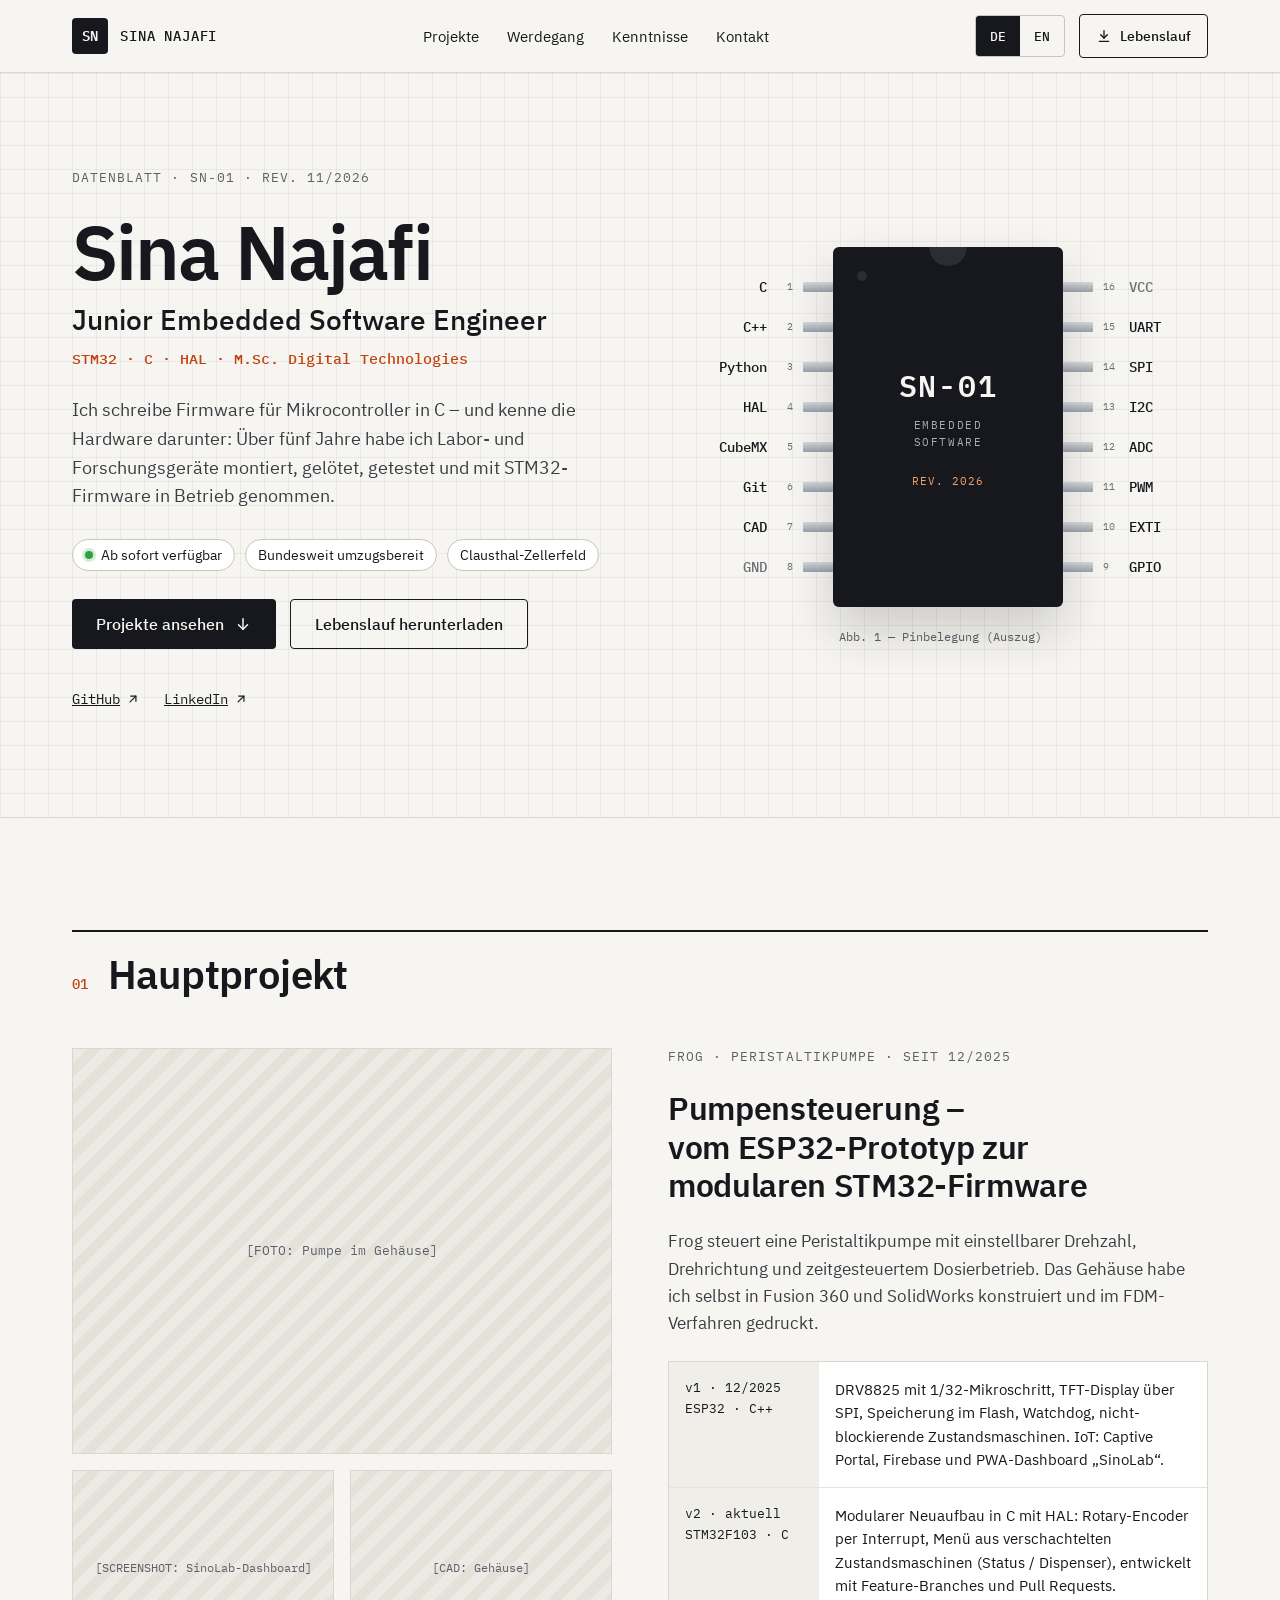
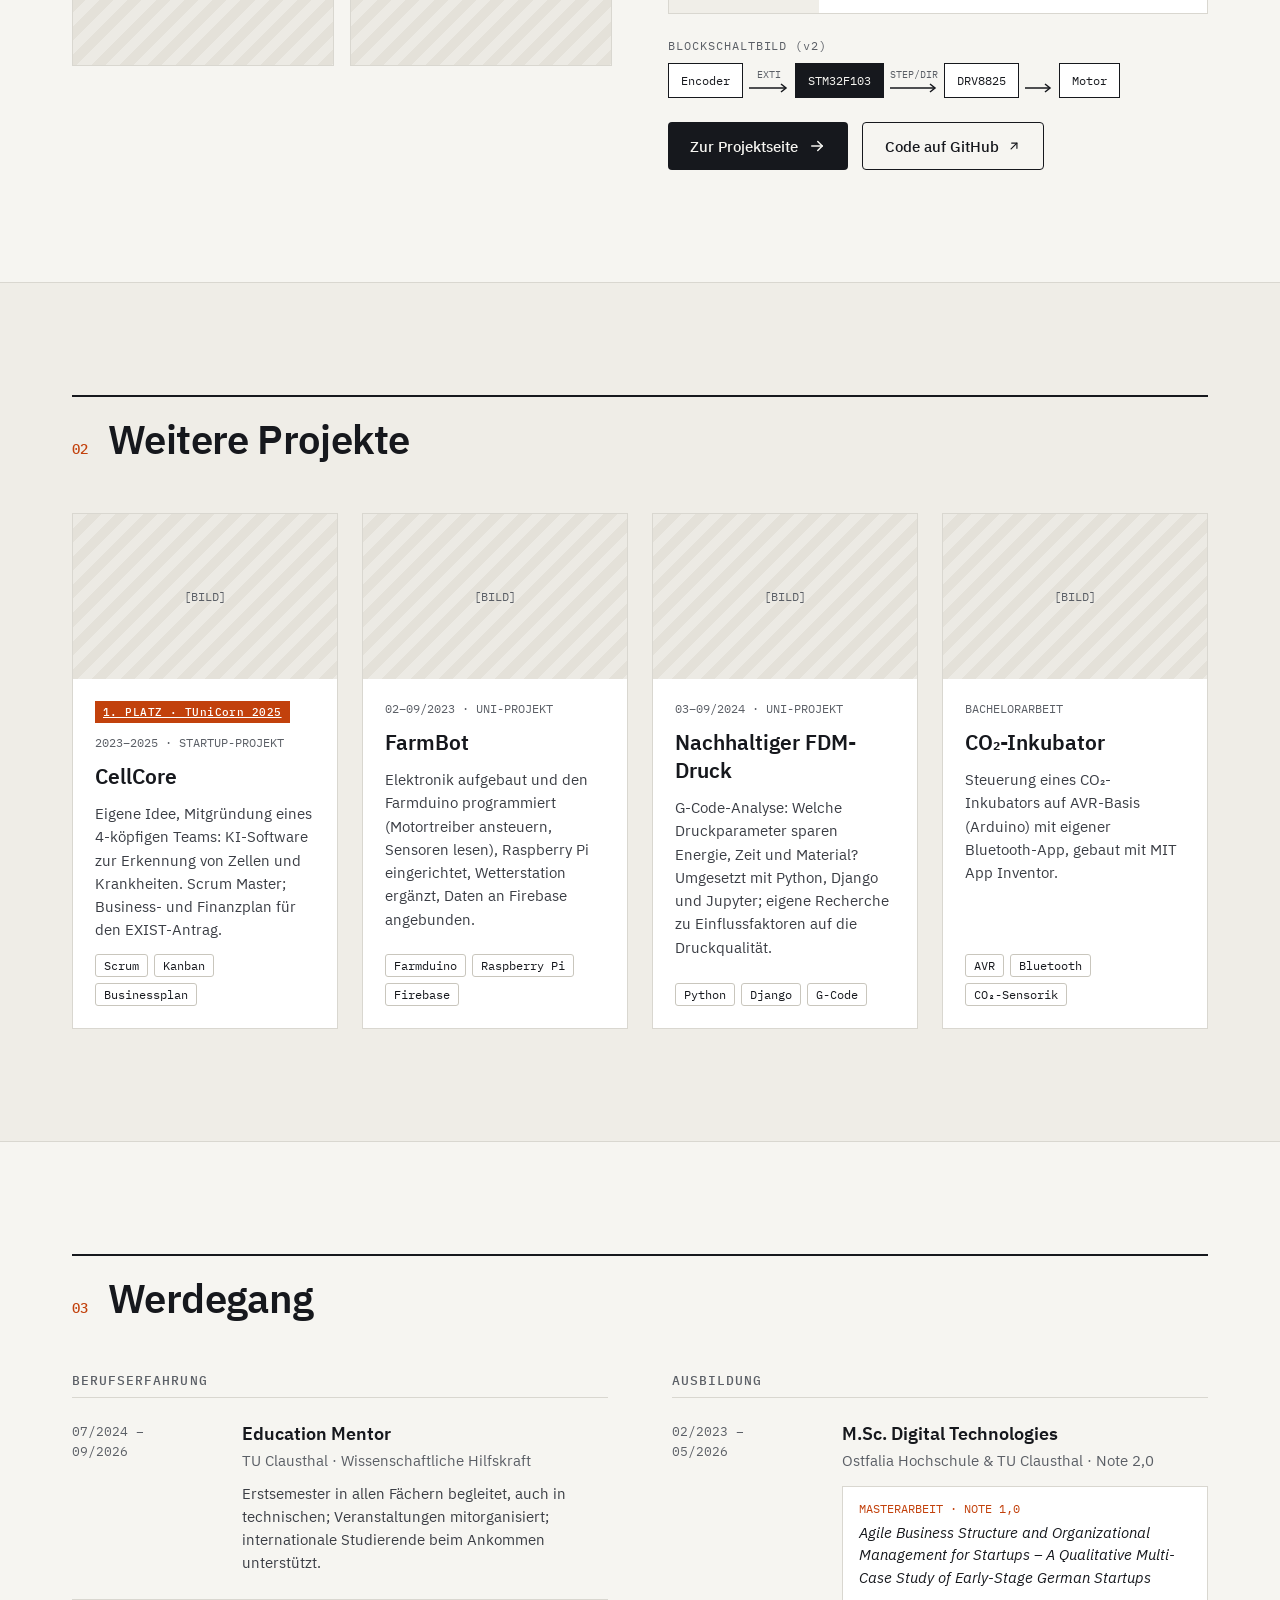
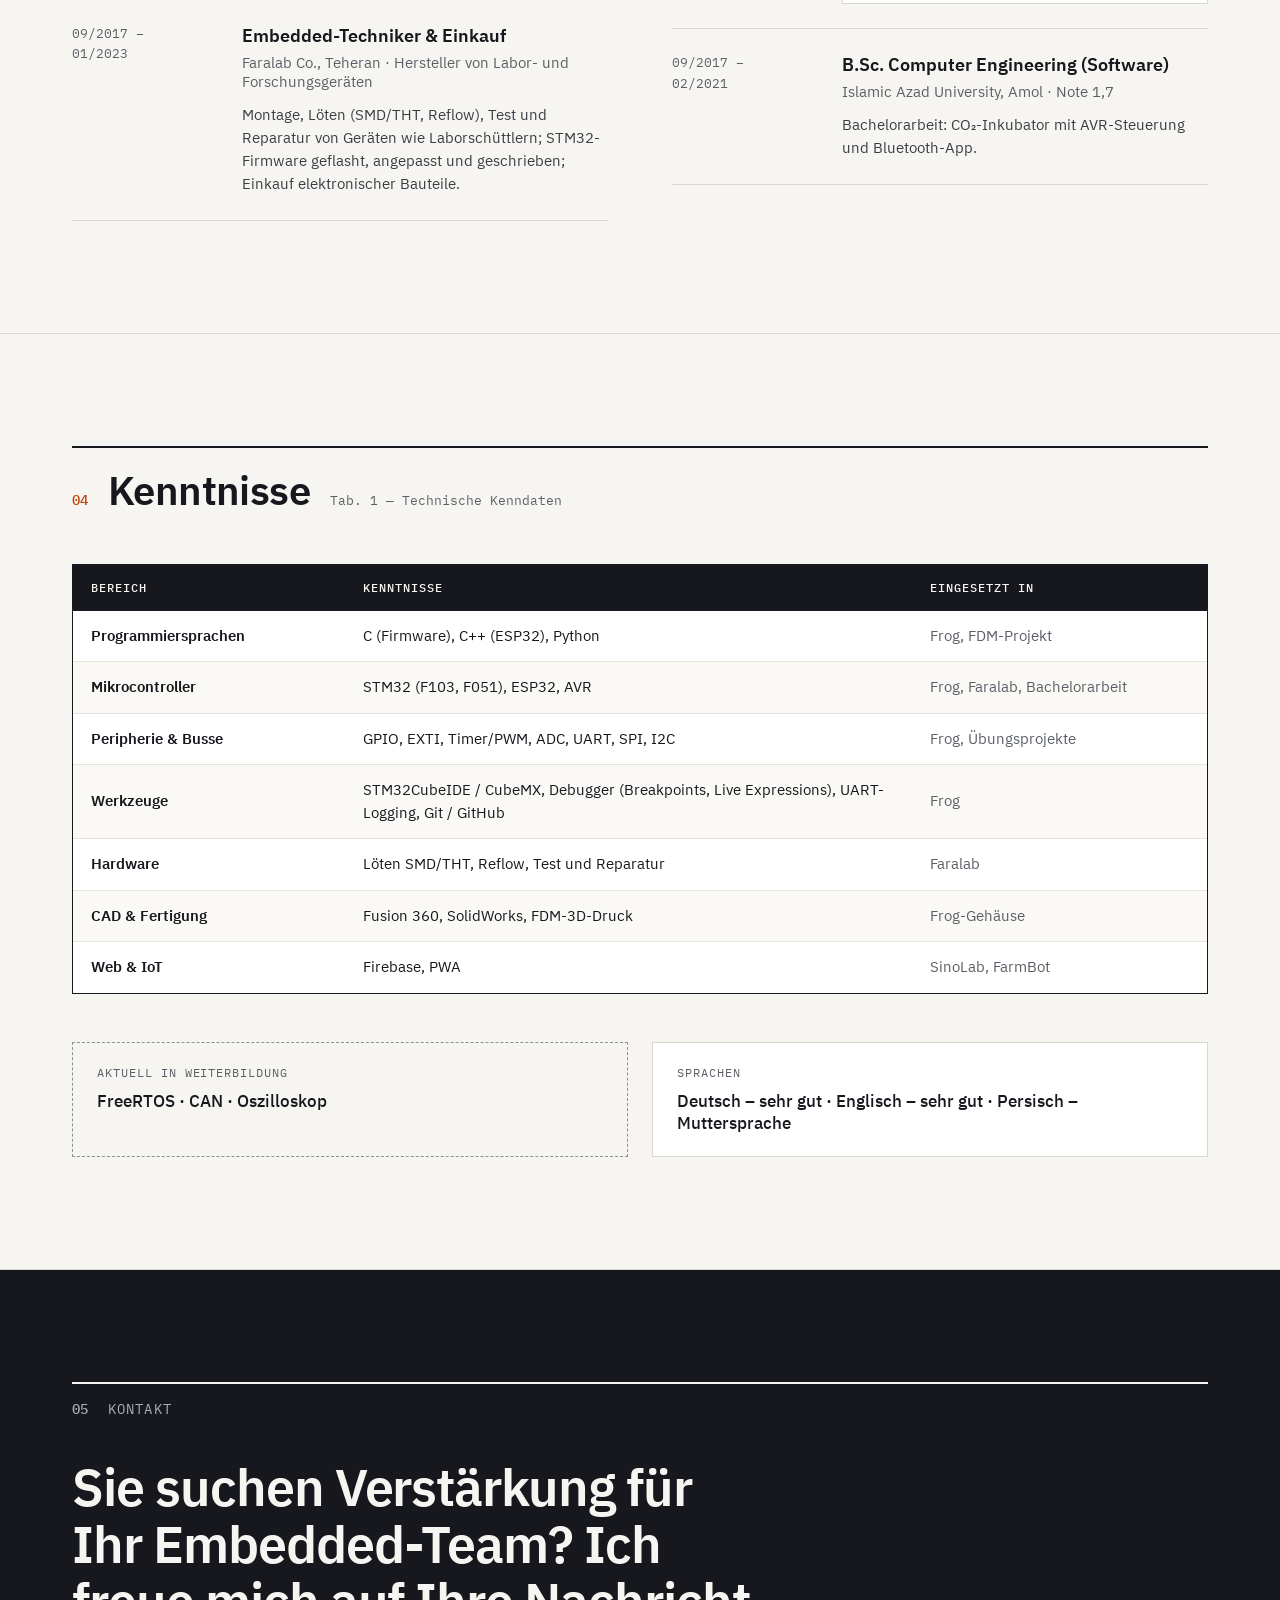
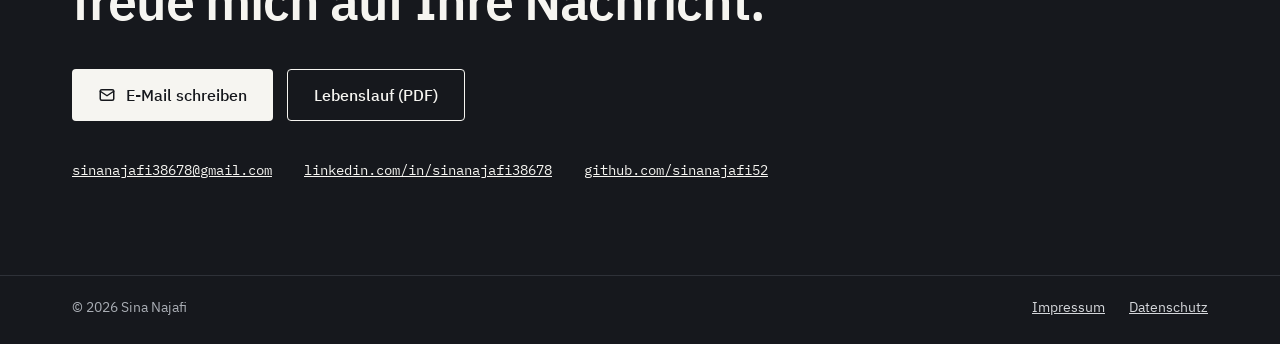
==== commit 31141be7: "Fill in career data, e-mail and project links from the CV" ====
--- a/index.html
+++ b/index.html
@@ -8,7 +8,7 @@
 
 <!-- Language versions (the English page follows in a later step) -->
 <link rel="alternate" hreflang="de" href="./">
-<link rel="alternate" hreflang="en" href="en/">
+<link rel="alternate" hreflang="en" href="en/index.html">
 <link rel="alternate" hreflang="x-default" href="./">
 
 <!-- Preview when the link is shared (LinkedIn, messengers) -->
@@ -52,7 +52,7 @@
     <div class="header-actions">
       <div class="lang-switch" role="group" aria-label="Sprache wählen">
         <a href="./" hreflang="de" lang="de" aria-current="page" aria-label="Sprache: Deutsch">DE</a>
-        <a href="en/" hreflang="en" lang="en" aria-label="Sprache: Englisch">EN</a>
+        <a href="en/index.html" hreflang="en" lang="en" aria-label="Sprache: Englisch">EN</a>
       </div>
       <a class="btn btn--outline btn--sm header-cv" href="assets/cv/Lebenslauf_Sina_Najafi.pdf" type="application/pdf">
         <svg aria-hidden="true" width="16" height="16" viewBox="0 0 24 24" fill="none" stroke="currentColor" stroke-width="2" stroke-linecap="round" stroke-linejoin="round"><path d="M12 4v11"/><path d="M7 10l5 5 5-5"/><path d="M5 20h14"/></svg>
@@ -197,7 +197,7 @@
             Zur Projektseite
             <svg aria-hidden="true" width="18" height="18" viewBox="0 0 24 24" fill="none" stroke="currentColor" stroke-width="2" stroke-linecap="round" stroke-linejoin="round"><path d="M5 12h14"/><path d="M13 6l6 6-6 6"/></svg>
           </a>
-          <a class="btn btn--outline btn--md" href="https://github.com/sinanajafi52">
+          <a class="btn btn--outline btn--md" href="https://github.com/sinanajafi52/Frog_STM32">
             Code auf GitHub
             <svg aria-hidden="true" width="14" height="14" viewBox="0 0 24 24" fill="none" stroke="currentColor" stroke-width="2" stroke-linecap="round" stroke-linejoin="round"><path d="M7 17L17 7"/><path d="M8 7h9v9"/></svg>
           </a>
@@ -219,7 +219,7 @@
       <article class="card">
         <div class="placeholder card__img" role="img" aria-label="Platzhalter für ein Bild zu CellCore">[BILD]</div>
         <div class="card__body">
-          <span class="badge">1. PLATZ · TUniCorn 2025</span>
+          <a class="badge" href="https://www.gruendung.tu-clausthal.de/veranstaltungen/tunicorn-ideenwettbewerb/rueckblick-tunicorn-2025">1. PLATZ · TUniCorn 2025</a>
           <span class="card__meta">2023–2025 · STARTUP-PROJEKT</span>
           <h3 class="card__title">CellCore</h3>
           <p class="card__text">Eigene Idee, Mitgründung eines 4-köpfigen Teams: KI-Software zur Erkennung von Zellen und Krankheiten. Scrum Master; Business- und Finanzplan für den EXIST-Antrag.</p>
@@ -300,7 +300,7 @@
         <div class="cv-entry">
           <span class="cv-entry__date">09/2017 –<br>01/2023</span>
           <div class="cv-entry__body">
-            <h4 class="cv-entry__title">[JOBTITEL]</h4>
+            <h4 class="cv-entry__title">Embedded-Techniker &amp; Einkauf</h4>
             <span class="cv-entry__org">Faralab Co., Teheran · Hersteller von Labor- und Forschungsgeräten</span>
             <p class="cv-entry__text">Montage, Löten (SMD/THT, Reflow), Test und Reparatur von Geräten wie Laborschüttlern; STM32-Firmware geflasht, angepasst und geschrieben; Einkauf elektronischer Bauteile.</p>
           </div>
@@ -311,7 +311,7 @@
         <h3 class="cv-col__title">AUSBILDUNG</h3>
 
         <div class="cv-entry">
-          <span class="cv-entry__date">[JAHR] –<br>2026</span>
+          <span class="cv-entry__date">02/2023 –<br>05/2026</span>
           <div class="cv-entry__body">
             <h4 class="cv-entry__title">M.Sc. Digital Technologies</h4>
             <span class="cv-entry__org">Ostfalia Hochschule &amp; TU Clausthal · Note 2,0</span>
@@ -323,10 +323,10 @@
         </div>
 
         <div class="cv-entry">
-          <span class="cv-entry__date">[JAHR] –<br>[JAHR]</span>
+          <span class="cv-entry__date">09/2017 –<br>02/2021</span>
           <div class="cv-entry__body">
-            <h4 class="cv-entry__title">[BACHELOR-STUDIENGANG]</h4>
-            <span class="cv-entry__org">[HOCHSCHULE] · Note 1,7</span>
+            <h4 class="cv-entry__title">B.Sc. Computer Engineering (Software)</h4>
+            <span class="cv-entry__org">Islamic Azad University, Amol · Note 1,7</span>
             <p class="cv-entry__text">Bachelorarbeit: CO₂-Inkubator mit AVR-Steuerung und Bluetooth-App.</p>
           </div>
         </div>
@@ -417,8 +417,7 @@
     <h2 class="contact__title" id="h-kontakt">Sie suchen Verstärkung für Ihr Embedded-Team? Ich freue mich auf Ihre Nachricht.</h2>
 
     <div class="btn-row">
-      <!-- TODO: replace "#" with "mailto:" + e-mail address once Sina provides it -->
-      <a class="btn btn--light btn--lg" href="#">
+      <a class="btn btn--light btn--lg" href="mailto:sinanajafi38678@gmail.com">
         <svg aria-hidden="true" width="18" height="18" viewBox="0 0 24 24" fill="none" stroke="currentColor" stroke-width="2" stroke-linecap="round" stroke-linejoin="round"><rect x="3" y="5" width="18" height="14" rx="2"/><path d="M3 7l9 6 9-6"/></svg>
         E-Mail schreiben
       </a>
@@ -426,7 +425,7 @@
     </div>
 
     <div class="contact__links">
-      <span>[E-MAIL-ADRESSE]</span>
+      <a href="mailto:sinanajafi38678@gmail.com">sinanajafi38678@gmail.com</a>
       <a href="https://www.linkedin.com/in/sinanajafi38678">linkedin.com/in/sinanajafi38678</a>
       <a href="https://github.com/sinanajafi52">github.com/sinanajafi52</a>
     </div>
--- a/assets/css/style.css
+++ b/assets/css/style.css
@@ -16,7 +16,8 @@
    11. Career (Werdegang)
    12. Skills (Kenntnisse)
    13. Contact + footer
-   14. Responsive: tablet (<= 760px) and phone (<= 600px)
+   14. Project page (Frog)
+   15. Responsive: tablet (<= 760px) and phone (<= 600px)
    ========================================================================== */
 
 
@@ -101,6 +102,10 @@
   overflow-wrap: break-word;   /* long words wrap instead of overflowing on very small phones */
 }
 
+/* Footer stays at the bottom of the window, even on short pages (Impressum) */
+body { display: flex; flex-direction: column; min-height: 100vh; }
+main { flex: 1 0 auto; }
+
 h1, h2, h3, h4, p, figure, dl, dd { margin: 0; }
 
 a { color: var(--ink); }
@@ -166,6 +171,20 @@
   color: var(--muted);
 }
 
+/* Real photos that replace a placeholder keep the same size and crop to fit */
+img.feature__photo,
+img.feature__thumb,
+img.card__img,
+img.project-photo,
+img.gallery__item {
+  display: block;
+  box-sizing: border-box;
+  width: 100%;
+  height: auto;
+  padding: 0;
+  object-fit: cover;
+}
+
 /* Small label above content, e.g. "DATENBLATT · SN-01 · REV. 11/2026" */
 .eyebrow {
   font-family: var(--font-mono);
@@ -320,7 +339,7 @@
 }
 .lang-switch a[aria-current="page"] { background: var(--ink); color: var(--paper); }
 
-/* Menu button: hidden on desktop, see section 14 */
+/* Menu button: hidden on desktop, see section 15 */
 .menu-toggle {
   display: none;
   align-items: center;
@@ -813,7 +832,335 @@
 .site-footer__links a:hover { color: var(--paper); }
 
 
-/* 14. Responsive ---------------------------------------------------------- */
+/* 14. Project page (projekte/frog.html) ----------------------------------- */
+
+/* Project hero: back link, title, lead, GitHub button */
+.project-hero { border-bottom: 1px solid var(--line); }
+.project-hero__inner {
+  display: flex;
+  flex-direction: column;
+  gap: 24px;
+  padding-top: 56px;
+  padding-bottom: 64px;
+}
+.back-link {
+  align-self: flex-start;
+  display: inline-flex;
+  align-items: center;
+  gap: 8px;
+  min-height: 44px;
+  font-family: var(--font-mono);
+  font-size: 13px;
+  text-decoration: none;
+}
+.project-hero__title {
+  font-size: 88px;
+  line-height: 0.95;
+  letter-spacing: -0.03em;
+  font-weight: 600;
+}
+.project-hero__lead {
+  max-width: 760px;
+  font-size: 24px;
+  line-height: 1.4;
+  font-weight: 500;
+  text-wrap: balance;
+}
+.project-hero .btn { gap: 8px; }
+
+/* Strip with four key facts (white band under the hero) */
+.facts { border-bottom: 1px solid var(--line); background: var(--white); }
+.facts__inner {
+  display: grid;
+  grid-template-columns: repeat(auto-fit, minmax(min(240px, 100%), 1fr));
+}
+.fact {
+  display: flex;
+  flex-direction: column;
+  gap: 6px;
+  padding: 24px;
+  border-right: 1px solid var(--row-line);
+}
+.fact:first-child { padding-left: 0; }
+.fact:last-child { border-right: 0; }
+.fact__label,
+.label-xs {
+  font-family: var(--font-mono);
+  font-size: 11px;
+  letter-spacing: 0.1em;
+  color: var(--muted);
+}
+.fact__value { font-size: 17px; font-weight: 600; }
+
+/* Sections of the project page */
+.psection { border-top: 1px solid var(--line); }
+.psection--alt { background: var(--surface); }
+.psection__inner {
+  display: flex;
+  flex-direction: column;
+  gap: 36px;
+  padding-top: 72px;
+  padding-bottom: 72px;
+}
+.section-head--sm .section-head__title { font-size: 32px; letter-spacing: -0.01em; }
+
+.caption {
+  font-family: var(--font-mono);
+  font-size: 12px;
+  color: var(--muted);
+}
+
+/* Overview: big photo, "Worum es geht", "Meine Rolle" */
+.overview__inner {
+  display: flex;
+  flex-direction: column;
+  gap: 56px;
+  padding-top: 72px;
+  padding-bottom: 72px;
+}
+.project-photo { box-sizing: content-box; aspect-ratio: 16 / 7; border: 1px solid var(--line); }
+.overview {
+  display: grid;
+  grid-template-columns: repeat(auto-fit, minmax(min(420px, 100%), 1fr));
+  gap: 56px;
+}
+.overview__col { display: flex; flex-direction: column; gap: 14px; }
+.overview__title { font-size: 28px; font-weight: 600; letter-spacing: -0.01em; }
+.overview__text {
+  font-size: 17px;
+  line-height: 1.65;
+  color: var(--text-2);
+  text-wrap: pretty;
+}
+.role-list { display: flex; flex-direction: column; border-top: 1px solid var(--line); }
+.role-list > div {
+  display: grid;
+  grid-template-columns: 130px minmax(0, 1fr);
+  gap: 16px;
+  padding: 12px 0;
+  border-bottom: 1px solid var(--row-line);
+  font-size: 15px;
+}
+.role-list dt {
+  padding-top: 2px;
+  font-family: var(--font-mono);
+  font-size: 12px;
+  color: var(--muted);
+}
+
+/* 01 System architecture diagram */
+.arch {
+  display: flex;
+  align-items: center;
+  justify-content: safe center;   /* "safe": nothing gets cut off when it scrolls */
+  flex-wrap: nowrap;
+  padding: 40px 24px;
+  background: var(--white);
+  border: 1px solid var(--line);
+  overflow-x: auto;
+}
+.arch svg { flex-shrink: 0; }
+.arch-box {
+  display: flex;
+  flex-direction: column;
+  gap: 4px;
+  padding: 14px 18px;
+  border: 1.5px solid var(--ink);
+  background: var(--white);
+}
+.arch-box--input { gap: 6px; padding: 18px 20px; min-width: 190px; }
+.arch-box--wide { min-width: 150px; }
+.arch-box__name { font-size: 16px; font-weight: 600; }
+.arch-box--input .arch-box__name { font-size: 17px; }
+.arch-box__detail {
+  font-family: var(--font-mono);
+  font-size: 12px;
+  line-height: 1.6;
+  color: var(--text-2);
+}
+.arch-mcu {
+  display: flex;
+  flex-direction: column;
+  gap: 10px;
+  min-width: 250px;
+  padding: 22px 24px;
+  background: var(--ink);
+  color: var(--paper);
+}
+.arch-mcu .label-xs { color: var(--on-dark-2); }
+.arch-mcu__name { font-family: var(--font-mono); font-size: 22px; font-weight: 600; }
+.arch-mcu__stack { font-family: var(--font-mono); font-size: 12px; color: var(--on-dark-link); }
+.arch-mcu__tasks {
+  display: flex;
+  flex-direction: column;
+  gap: 6px;
+  margin: 6px 0 0;
+  padding: 12px 0 0;
+  list-style: none;
+  border-top: 1px solid var(--text-2);
+  font-size: 14px;
+  line-height: 1.4;
+}
+.arch-signals { display: flex; flex-direction: column; gap: 56px; flex-shrink: 0; }
+.arch-signal {
+  display: flex;
+  flex-direction: column;
+  align-items: center;
+  gap: 2px;
+  font-family: var(--font-mono);
+  font-size: 11px;
+  color: var(--muted);
+}
+.arch-outputs { display: flex; flex-direction: column; gap: 20px; }
+.arch-row { display: flex; align-items: center; }
+.arch-outputs > .arch-box { align-self: flex-start; }
+
+/* 02 Menu state machine */
+.fsm { display: flex; flex-direction: column; align-items: stretch; }
+.fsm__root {
+  align-self: center;
+  display: flex;
+  flex-direction: column;
+  align-items: center;
+  gap: 4px;
+  padding: 14px 28px;
+  background: var(--ink);
+  color: var(--paper);
+}
+.fsm__root-title {
+  font-family: var(--font-mono);
+  font-size: 16px;
+  font-weight: 600;
+  letter-spacing: 0.06em;
+}
+.fsm__root-sub { font-size: 13px; color: var(--on-dark-link); }
+.fsm__stem { align-self: center; width: 1.5px; height: 28px; background: var(--ink); }
+.fsm__bar { margin: 0 16.667%; border-top: 1.5px solid var(--ink); }
+.fsm__branches {
+  display: grid;
+  grid-template-columns: repeat(3, minmax(0, 1fr));
+  gap: 32px;
+}
+.fsm__branch { display: flex; flex-direction: column; align-items: center; gap: 10px; }
+.fsm__branch::before {     /* short vertical line from the bar to the state */
+  content: "";
+  width: 1.5px;
+  height: 24px;
+  background: var(--ink);
+}
+.fsm__state {
+  width: 100%;
+  max-width: 280px;
+  padding: 12px 16px;
+  border: 1.5px solid var(--ink);
+  background: var(--white);
+  text-align: center;
+  font-family: var(--font-mono);
+  font-size: 15px;
+  font-weight: 600;
+}
+.fsm__options {
+  display: flex;
+  flex-direction: column;
+  gap: 8px;
+  width: 100%;
+  max-width: 280px;
+  margin: 0;
+  padding: 0;
+  list-style: none;
+}
+.fsm__options li {
+  padding: 10px 14px;
+  border: 1px solid var(--line-2);
+  background: var(--row-alt);
+  font-family: var(--font-mono);
+  font-size: 13px;
+}
+.fsm__options .fsm__action { border-color: var(--ink); background: var(--white); }
+
+/* 03 Comparison table */
+.compare-table .col-feature { width: 22%; }
+
+/* 04 Problems solved */
+.cases {
+  display: grid;
+  grid-template-columns: repeat(auto-fit, minmax(min(320px, 100%), 1fr));
+  gap: 24px;
+}
+.case {
+  display: flex;
+  flex-direction: column;
+  gap: 16px;
+  padding: 26px;
+  background: var(--white);
+  border: 1px solid var(--line);
+}
+.case__num { font-family: var(--font-mono); font-size: 13px; font-weight: 500; color: var(--accent); }
+.case__title { font-size: 21px; font-weight: 600; }
+.case__part { display: flex; flex-direction: column; gap: 4px; }
+.case__part p { font-size: 15px; line-height: 1.55; color: var(--text-2); }
+
+/* Gallery */
+.gallery-section { border-top: 1px solid var(--line); }
+.gallery-section__inner {
+  display: flex;
+  flex-direction: column;
+  gap: 24px;
+  padding-bottom: 72px;
+}
+.gallery-section__title {
+  padding-top: 48px;
+  font-family: var(--font-mono);
+  font-size: 13px;
+  font-weight: 500;
+  letter-spacing: 0.08em;
+  color: var(--muted);
+}
+.gallery {
+  display: grid;
+  grid-template-columns: repeat(auto-fit, minmax(min(300px, 100%), 1fr));
+  gap: 20px;
+}
+.gallery__item { box-sizing: content-box; aspect-ratio: 4 / 3; border: 1px solid var(--line); font-size: 12px; }
+
+/* Dark band: back to all projects / next project */
+.project-nav { background: var(--ink); color: var(--paper); }
+.project-nav :focus-visible { outline-color: var(--chip-rev); }
+.project-nav__inner {
+  display: flex;
+  flex-wrap: wrap;
+  justify-content: space-between;
+  align-items: center;
+  gap: 24px;
+  padding-top: 48px;
+  padding-bottom: 48px;
+}
+.project-nav a,
+.project-nav a:hover { color: var(--paper); text-decoration: none; }
+.project-nav__back {
+  display: inline-flex;
+  align-items: center;
+  gap: 10px;
+  min-height: 48px;
+  font-size: 16px;
+}
+.project-nav__next {
+  display: inline-flex;
+  flex-direction: column;
+  align-items: flex-end;
+  gap: 4px;
+  min-height: 48px;
+}
+.project-nav__next-label {
+  font-family: var(--font-mono);
+  font-size: 12px;
+  letter-spacing: 0.08em;
+  color: var(--on-dark-2);
+}
+.project-nav__next-title { font-size: 22px; font-weight: 600; }
+
+
+/* 15. Responsive ---------------------------------------------------------- */
 
 /* Tablet and phone: navigation collapses into the menu button */
 @media (max-width: 760px) {
@@ -934,4 +1281,17 @@
   /* Contact */
   .contact__inner { padding-top: 48px; padding-bottom: 48px; }
   .contact__title { font-size: 32px; }
-}
+
+  /* Project page */
+  .project-hero__title { font-size: 52px; }
+  .arch { zoom: 0.55; }
+
+  /* Facts strip: stacked rows with a line between them */
+  .fact { padding: 16px 0; border-right: 0; border-bottom: 1px solid var(--row-line); }
+  .fact:last-child { border-bottom: 0; }
+
+  /* Menu diagram: the three states are listed below each other */
+  .fsm__bar { display: none; }
+  .fsm__branches { grid-template-columns: minmax(0, 1fr); gap: 0; }
+  .fsm__branch { padding-bottom: 8px; }
+}
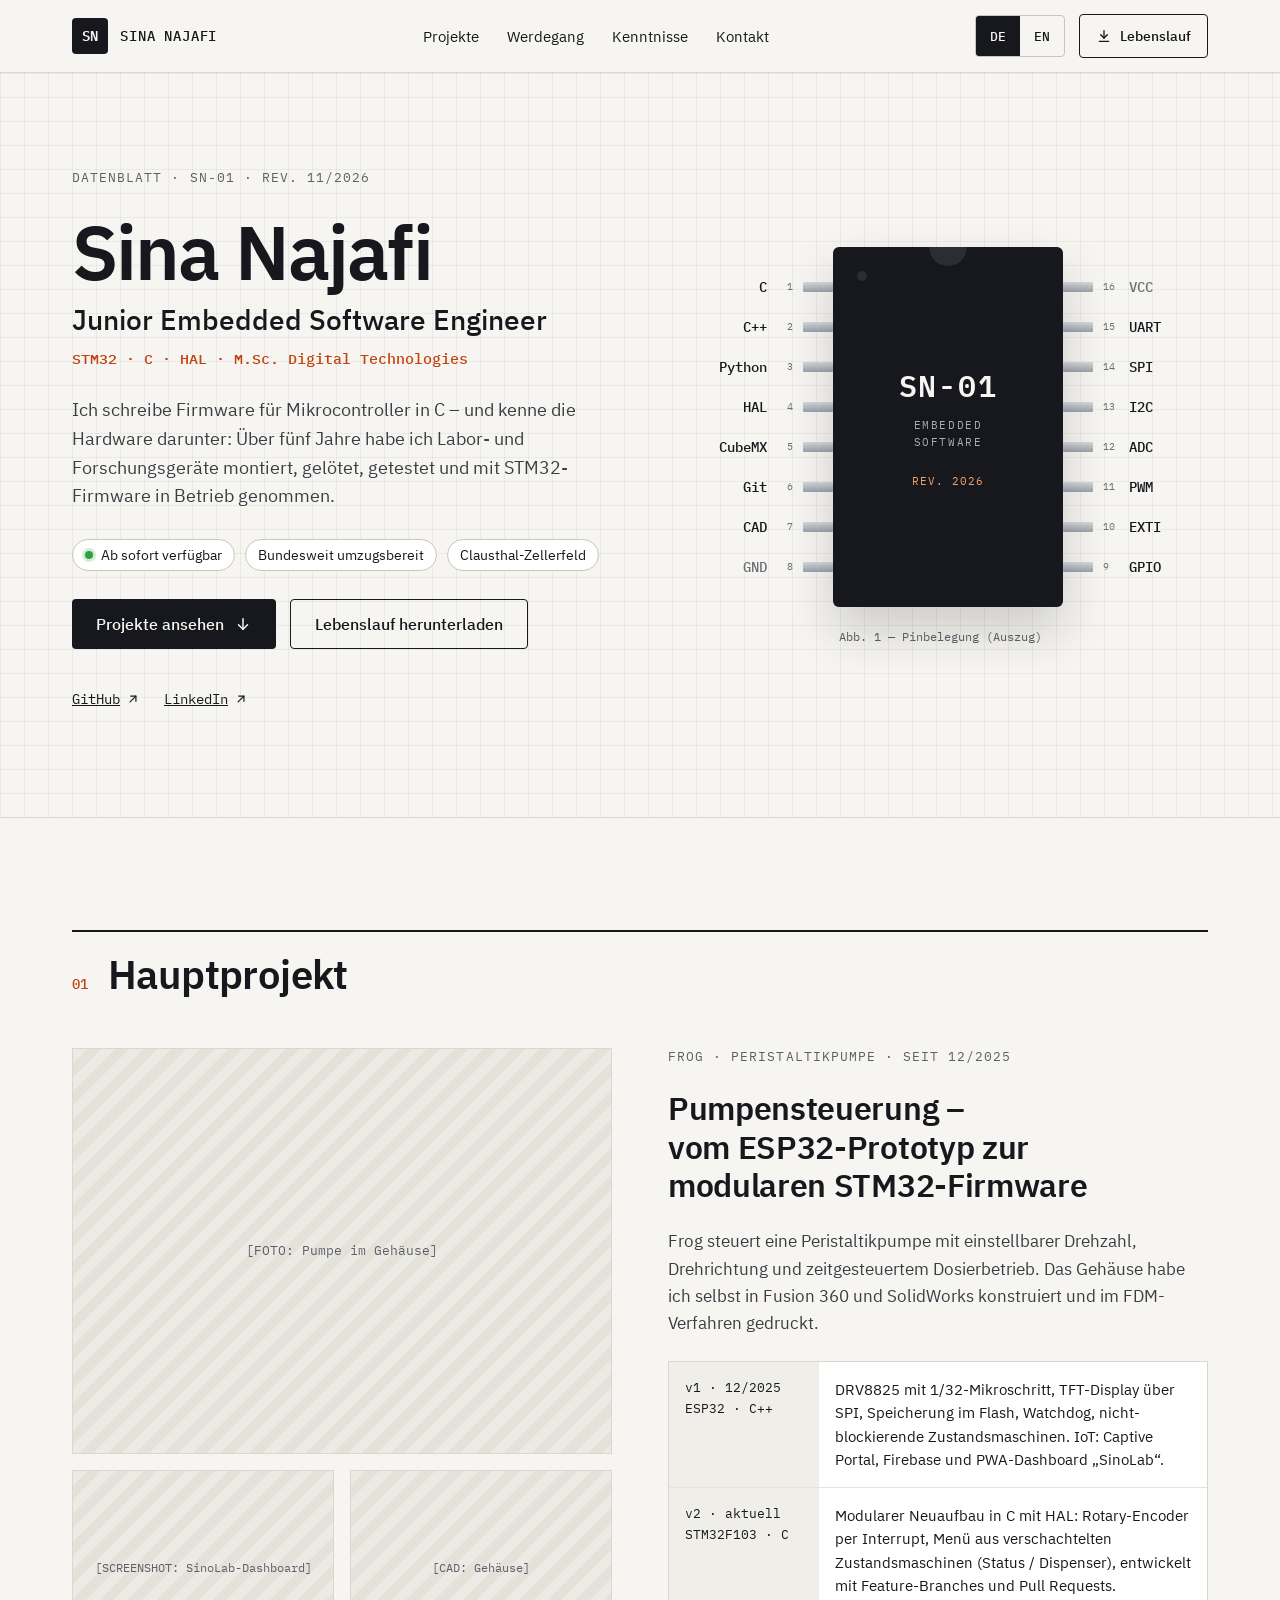
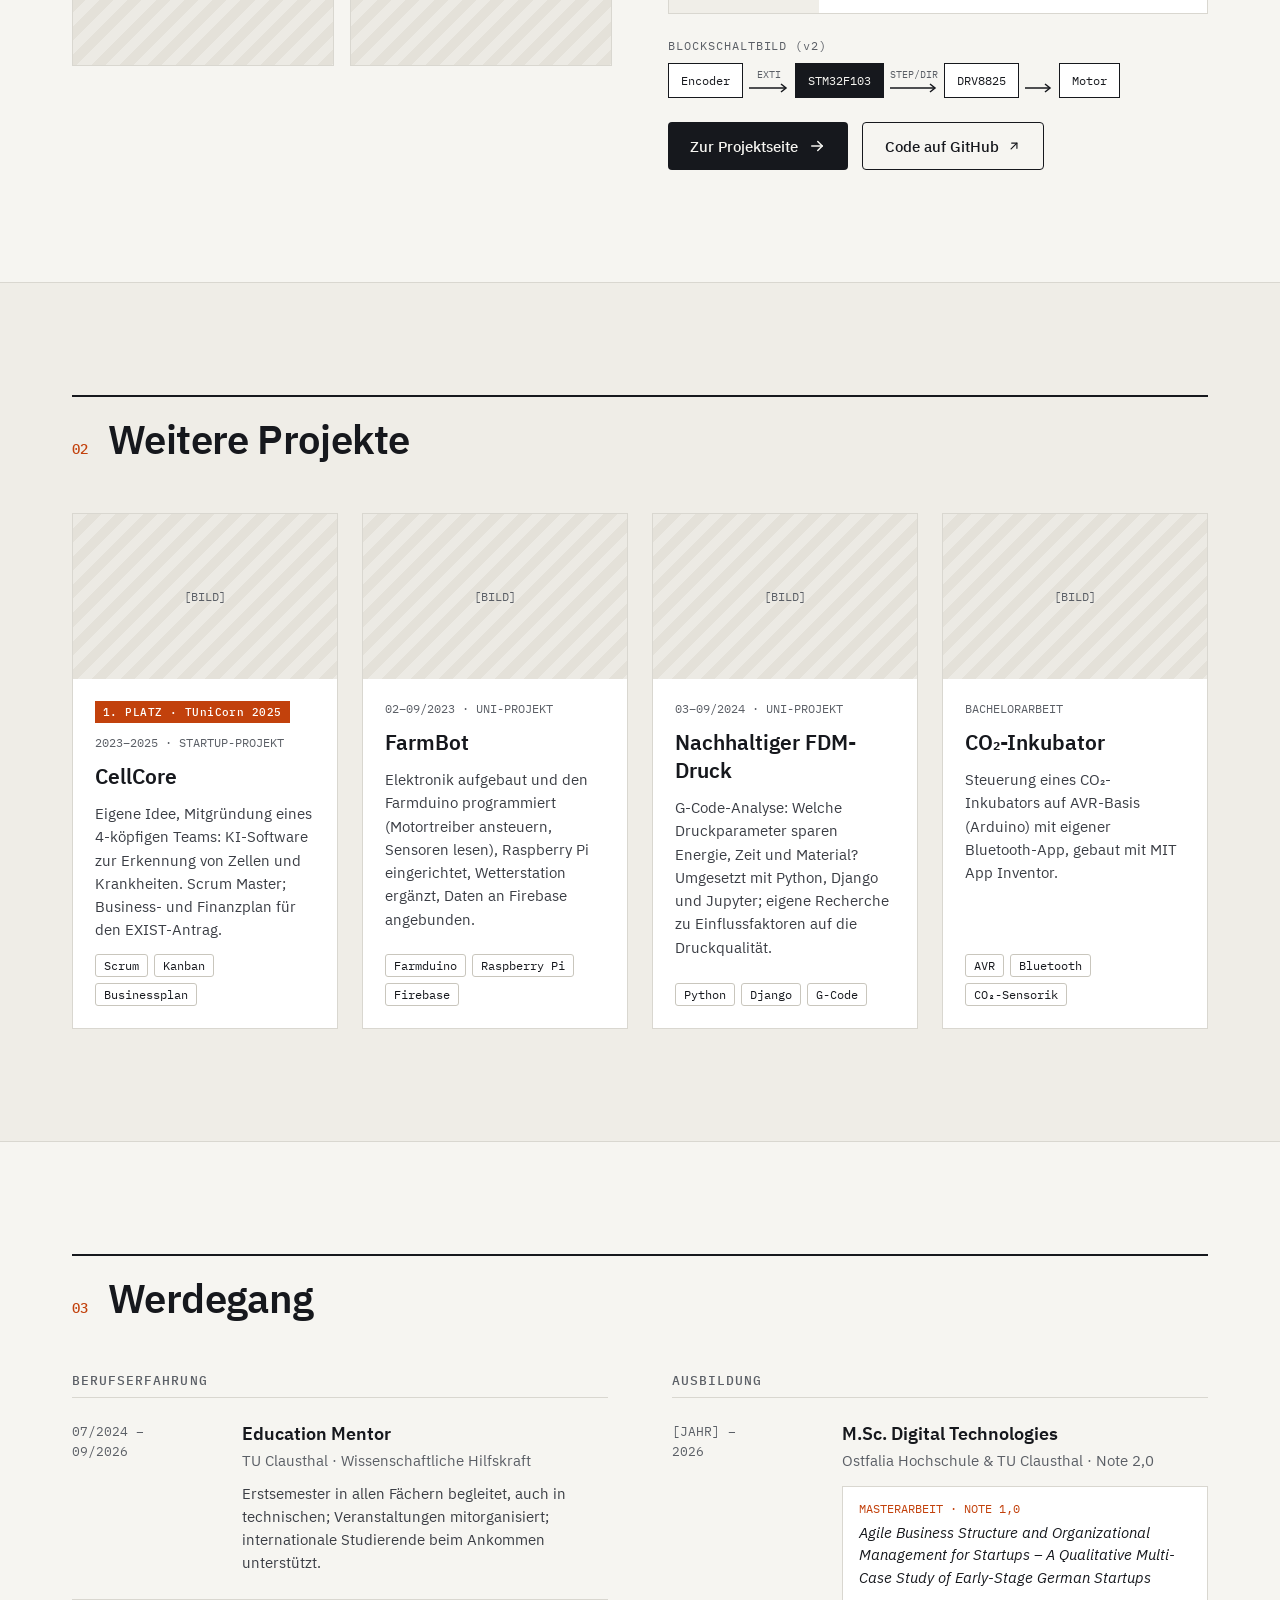
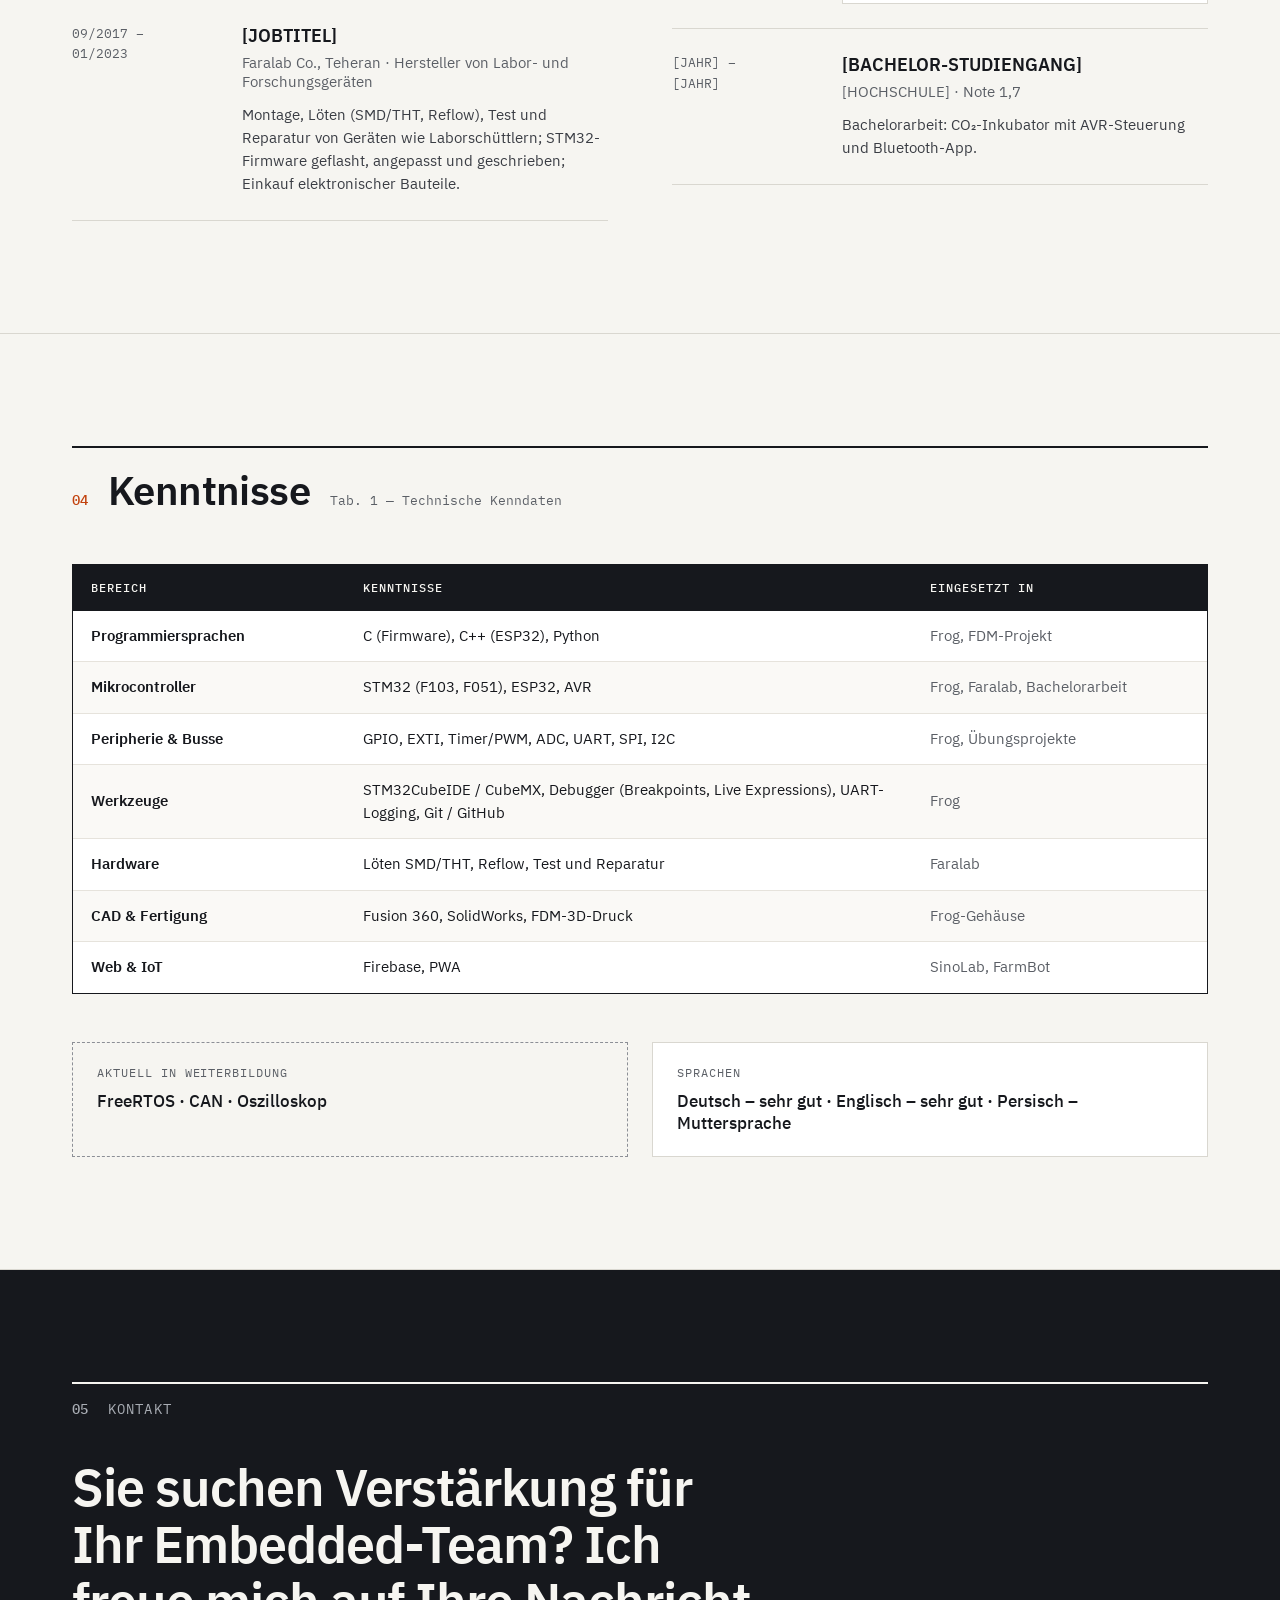
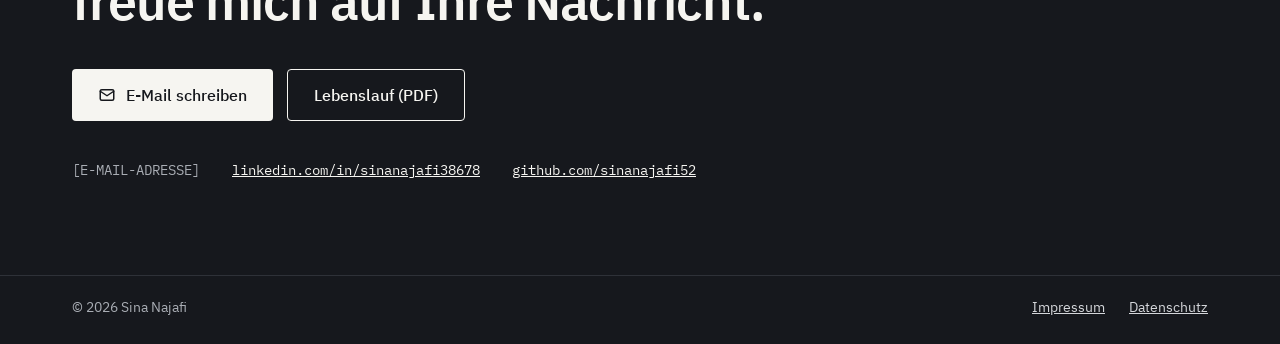
==== commit aaa5a936: "Merge pull request #2 from sinanajafi52/feature/frog-page-de Step 2: German Frog project page" ====
--- a/index.html
+++ b/index.html
@@ -8,7 +8,7 @@
 
 <!-- Language versions (the English page follows in a later step) -->
 <link rel="alternate" hreflang="de" href="./">
-<link rel="alternate" hreflang="en" href="en/index.html">
+<link rel="alternate" hreflang="en" href="en/">
 <link rel="alternate" hreflang="x-default" href="./">
 
 <!-- Preview when the link is shared (LinkedIn, messengers) -->
@@ -52,7 +52,7 @@
     <div class="header-actions">
       <div class="lang-switch" role="group" aria-label="Sprache wählen">
         <a href="./" hreflang="de" lang="de" aria-current="page" aria-label="Sprache: Deutsch">DE</a>
-        <a href="en/index.html" hreflang="en" lang="en" aria-label="Sprache: Englisch">EN</a>
+        <a href="en/" hreflang="en" lang="en" aria-label="Sprache: Englisch">EN</a>
       </div>
       <a class="btn btn--outline btn--sm header-cv" href="assets/cv/Lebenslauf_Sina_Najafi.pdf" type="application/pdf">
         <svg aria-hidden="true" width="16" height="16" viewBox="0 0 24 24" fill="none" stroke="currentColor" stroke-width="2" stroke-linecap="round" stroke-linejoin="round"><path d="M12 4v11"/><path d="M7 10l5 5 5-5"/><path d="M5 20h14"/></svg>
@@ -197,7 +197,7 @@
             Zur Projektseite
             <svg aria-hidden="true" width="18" height="18" viewBox="0 0 24 24" fill="none" stroke="currentColor" stroke-width="2" stroke-linecap="round" stroke-linejoin="round"><path d="M5 12h14"/><path d="M13 6l6 6-6 6"/></svg>
           </a>
-          <a class="btn btn--outline btn--md" href="https://github.com/sinanajafi52/Frog_STM32">
+          <a class="btn btn--outline btn--md" href="https://github.com/sinanajafi52">
             Code auf GitHub
             <svg aria-hidden="true" width="14" height="14" viewBox="0 0 24 24" fill="none" stroke="currentColor" stroke-width="2" stroke-linecap="round" stroke-linejoin="round"><path d="M7 17L17 7"/><path d="M8 7h9v9"/></svg>
           </a>
@@ -219,7 +219,7 @@
       <article class="card">
         <div class="placeholder card__img" role="img" aria-label="Platzhalter für ein Bild zu CellCore">[BILD]</div>
         <div class="card__body">
-          <a class="badge" href="https://www.gruendung.tu-clausthal.de/veranstaltungen/tunicorn-ideenwettbewerb/rueckblick-tunicorn-2025">1. PLATZ · TUniCorn 2025</a>
+          <span class="badge">1. PLATZ · TUniCorn 2025</span>
           <span class="card__meta">2023–2025 · STARTUP-PROJEKT</span>
           <h3 class="card__title">CellCore</h3>
           <p class="card__text">Eigene Idee, Mitgründung eines 4-köpfigen Teams: KI-Software zur Erkennung von Zellen und Krankheiten. Scrum Master; Business- und Finanzplan für den EXIST-Antrag.</p>
@@ -300,7 +300,7 @@
         <div class="cv-entry">
           <span class="cv-entry__date">09/2017 –<br>01/2023</span>
           <div class="cv-entry__body">
-            <h4 class="cv-entry__title">Embedded-Techniker &amp; Einkauf</h4>
+            <h4 class="cv-entry__title">[JOBTITEL]</h4>
             <span class="cv-entry__org">Faralab Co., Teheran · Hersteller von Labor- und Forschungsgeräten</span>
             <p class="cv-entry__text">Montage, Löten (SMD/THT, Reflow), Test und Reparatur von Geräten wie Laborschüttlern; STM32-Firmware geflasht, angepasst und geschrieben; Einkauf elektronischer Bauteile.</p>
           </div>
@@ -311,7 +311,7 @@
         <h3 class="cv-col__title">AUSBILDUNG</h3>
 
         <div class="cv-entry">
-          <span class="cv-entry__date">02/2023 –<br>05/2026</span>
+          <span class="cv-entry__date">[JAHR] –<br>2026</span>
           <div class="cv-entry__body">
             <h4 class="cv-entry__title">M.Sc. Digital Technologies</h4>
             <span class="cv-entry__org">Ostfalia Hochschule &amp; TU Clausthal · Note 2,0</span>
@@ -323,10 +323,10 @@
         </div>
 
         <div class="cv-entry">
-          <span class="cv-entry__date">09/2017 –<br>02/2021</span>
+          <span class="cv-entry__date">[JAHR] –<br>[JAHR]</span>
           <div class="cv-entry__body">
-            <h4 class="cv-entry__title">B.Sc. Computer Engineering (Software)</h4>
-            <span class="cv-entry__org">Islamic Azad University, Amol · Note 1,7</span>
+            <h4 class="cv-entry__title">[BACHELOR-STUDIENGANG]</h4>
+            <span class="cv-entry__org">[HOCHSCHULE] · Note 1,7</span>
             <p class="cv-entry__text">Bachelorarbeit: CO₂-Inkubator mit AVR-Steuerung und Bluetooth-App.</p>
           </div>
         </div>
@@ -417,7 +417,8 @@
     <h2 class="contact__title" id="h-kontakt">Sie suchen Verstärkung für Ihr Embedded-Team? Ich freue mich auf Ihre Nachricht.</h2>
 
     <div class="btn-row">
-      <a class="btn btn--light btn--lg" href="mailto:sinanajafi38678@gmail.com">
+      <!-- TODO: replace "#" with "mailto:" + e-mail address once Sina provides it -->
+      <a class="btn btn--light btn--lg" href="#">
         <svg aria-hidden="true" width="18" height="18" viewBox="0 0 24 24" fill="none" stroke="currentColor" stroke-width="2" stroke-linecap="round" stroke-linejoin="round"><rect x="3" y="5" width="18" height="14" rx="2"/><path d="M3 7l9 6 9-6"/></svg>
         E-Mail schreiben
       </a>
@@ -425,7 +426,7 @@
     </div>
 
     <div class="contact__links">
-      <a href="mailto:sinanajafi38678@gmail.com">sinanajafi38678@gmail.com</a>
+      <span>[E-MAIL-ADRESSE]</span>
       <a href="https://www.linkedin.com/in/sinanajafi38678">linkedin.com/in/sinanajafi38678</a>
       <a href="https://github.com/sinanajafi52">github.com/sinanajafi52</a>
     </div>
--- a/assets/css/style.css
+++ b/assets/css/style.css
@@ -102,10 +102,6 @@
   overflow-wrap: break-word;   /* long words wrap instead of overflowing on very small phones */
 }
 
-/* Footer stays at the bottom of the window, even on short pages (Impressum) */
-body { display: flex; flex-direction: column; min-height: 100vh; }
-main { flex: 1 0 auto; }
-
 h1, h2, h3, h4, p, figure, dl, dd { margin: 0; }
 
 a { color: var(--ink); }
@@ -169,20 +165,6 @@
   font-family: var(--font-mono);
   font-size: 13px;
   color: var(--muted);
-}
-
-/* Real photos that replace a placeholder keep the same size and crop to fit */
-img.feature__photo,
-img.feature__thumb,
-img.card__img,
-img.project-photo,
-img.gallery__item {
-  display: block;
-  box-sizing: border-box;
-  width: 100%;
-  height: auto;
-  padding: 0;
-  object-fit: cover;
 }
 
 /* Small label above content, e.g. "DATENBLATT · SN-01 · REV. 11/2026" */
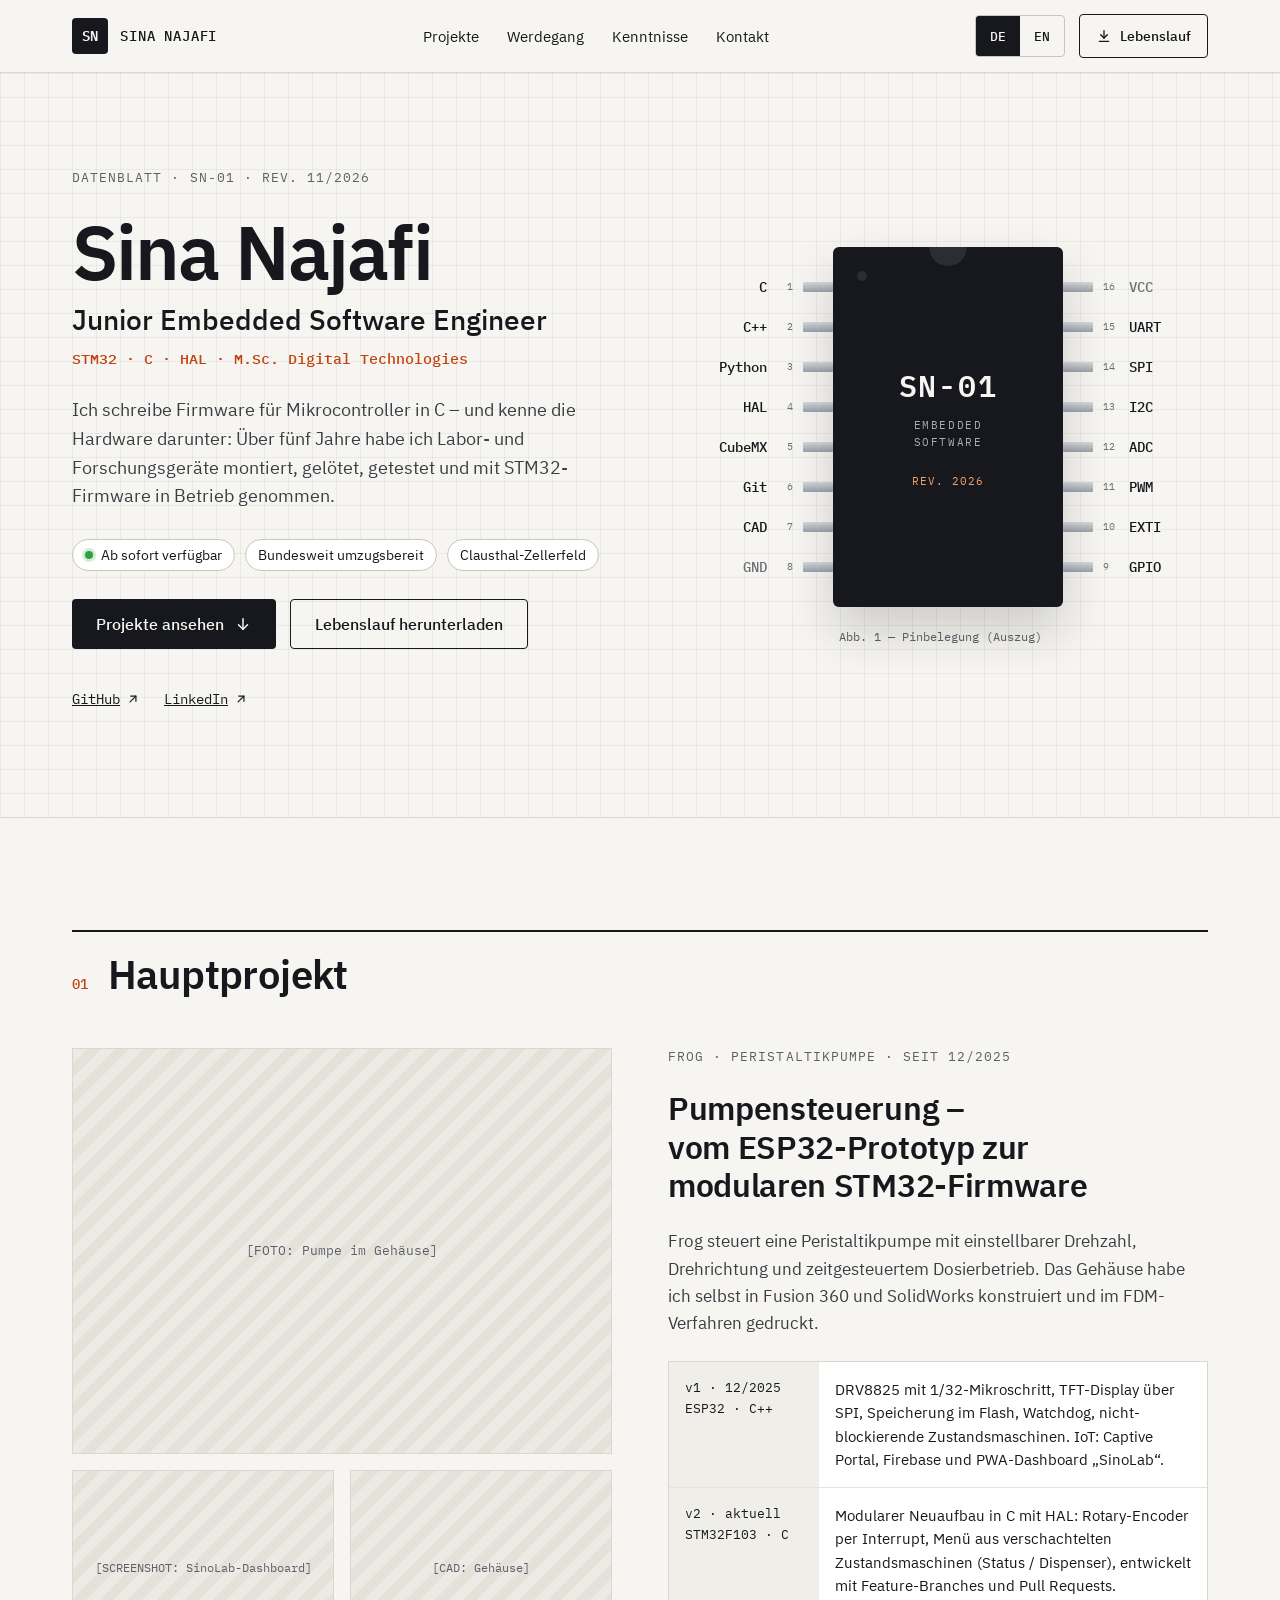
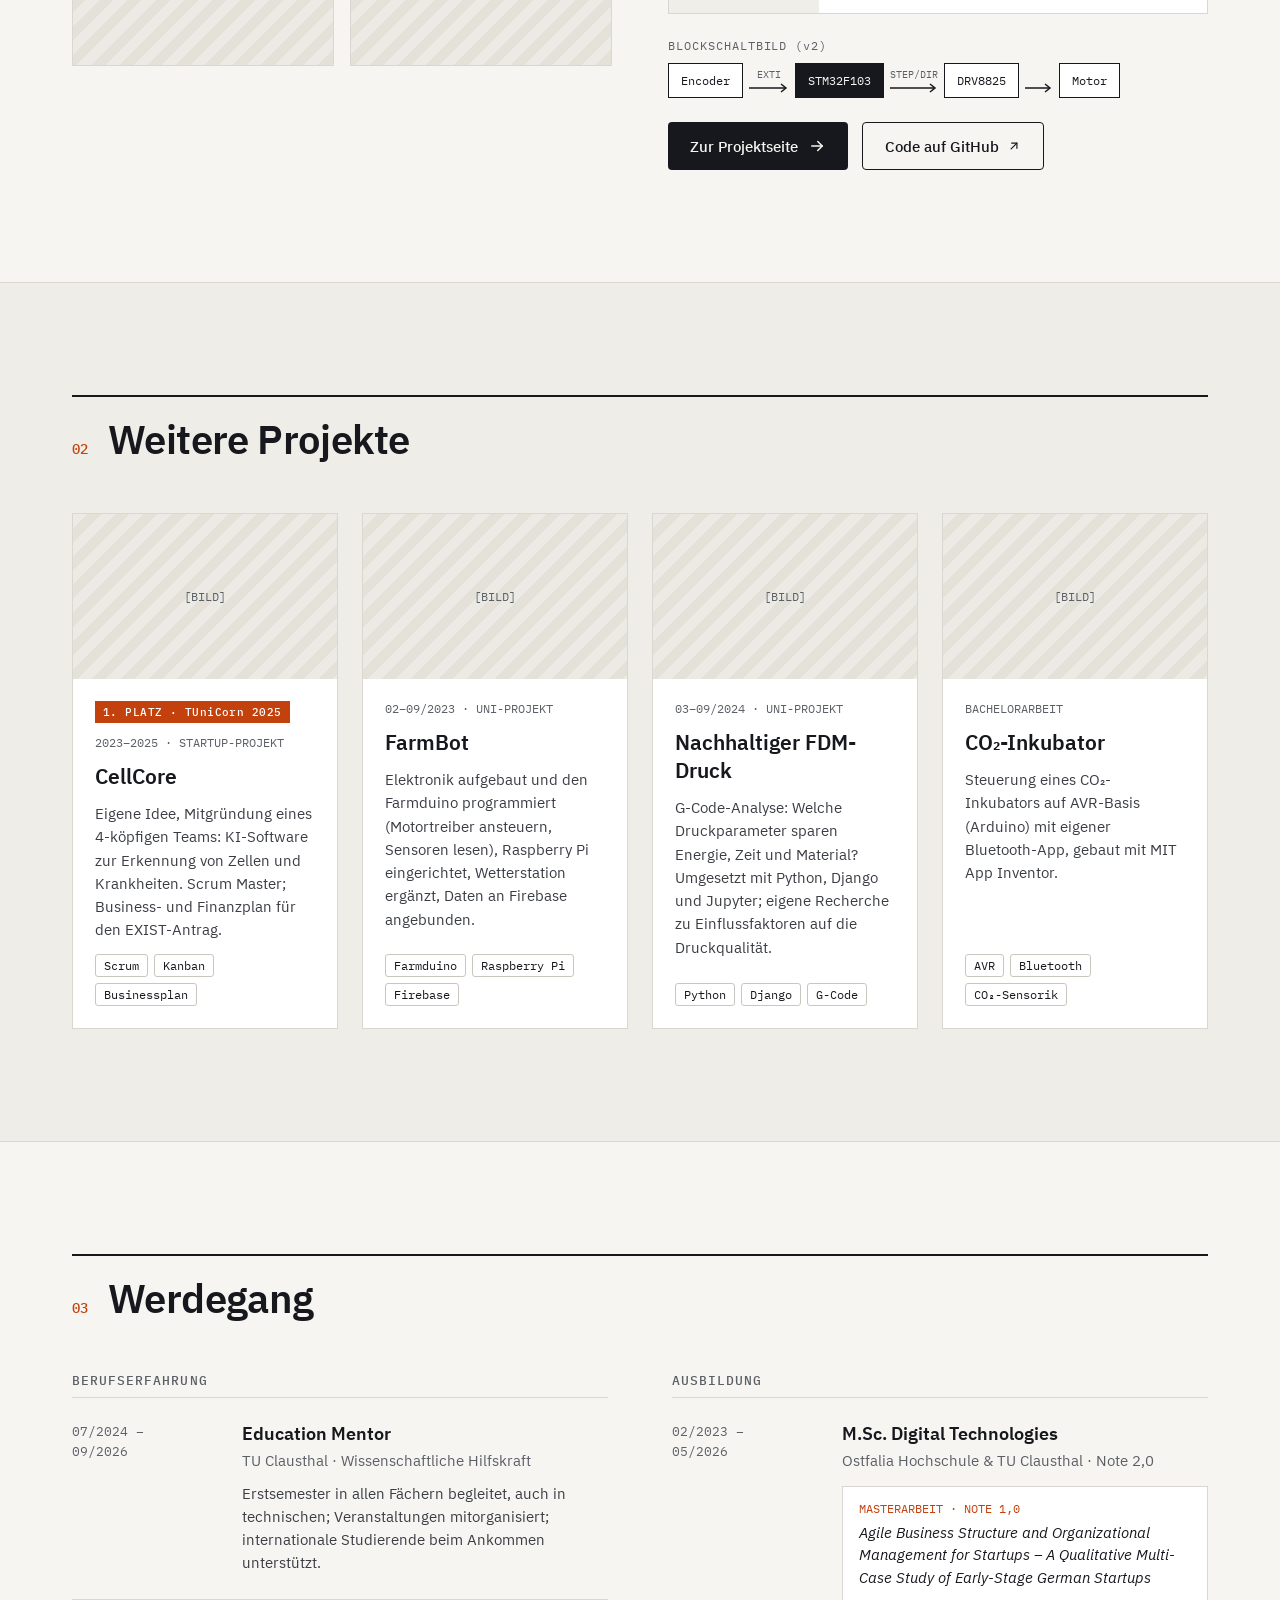
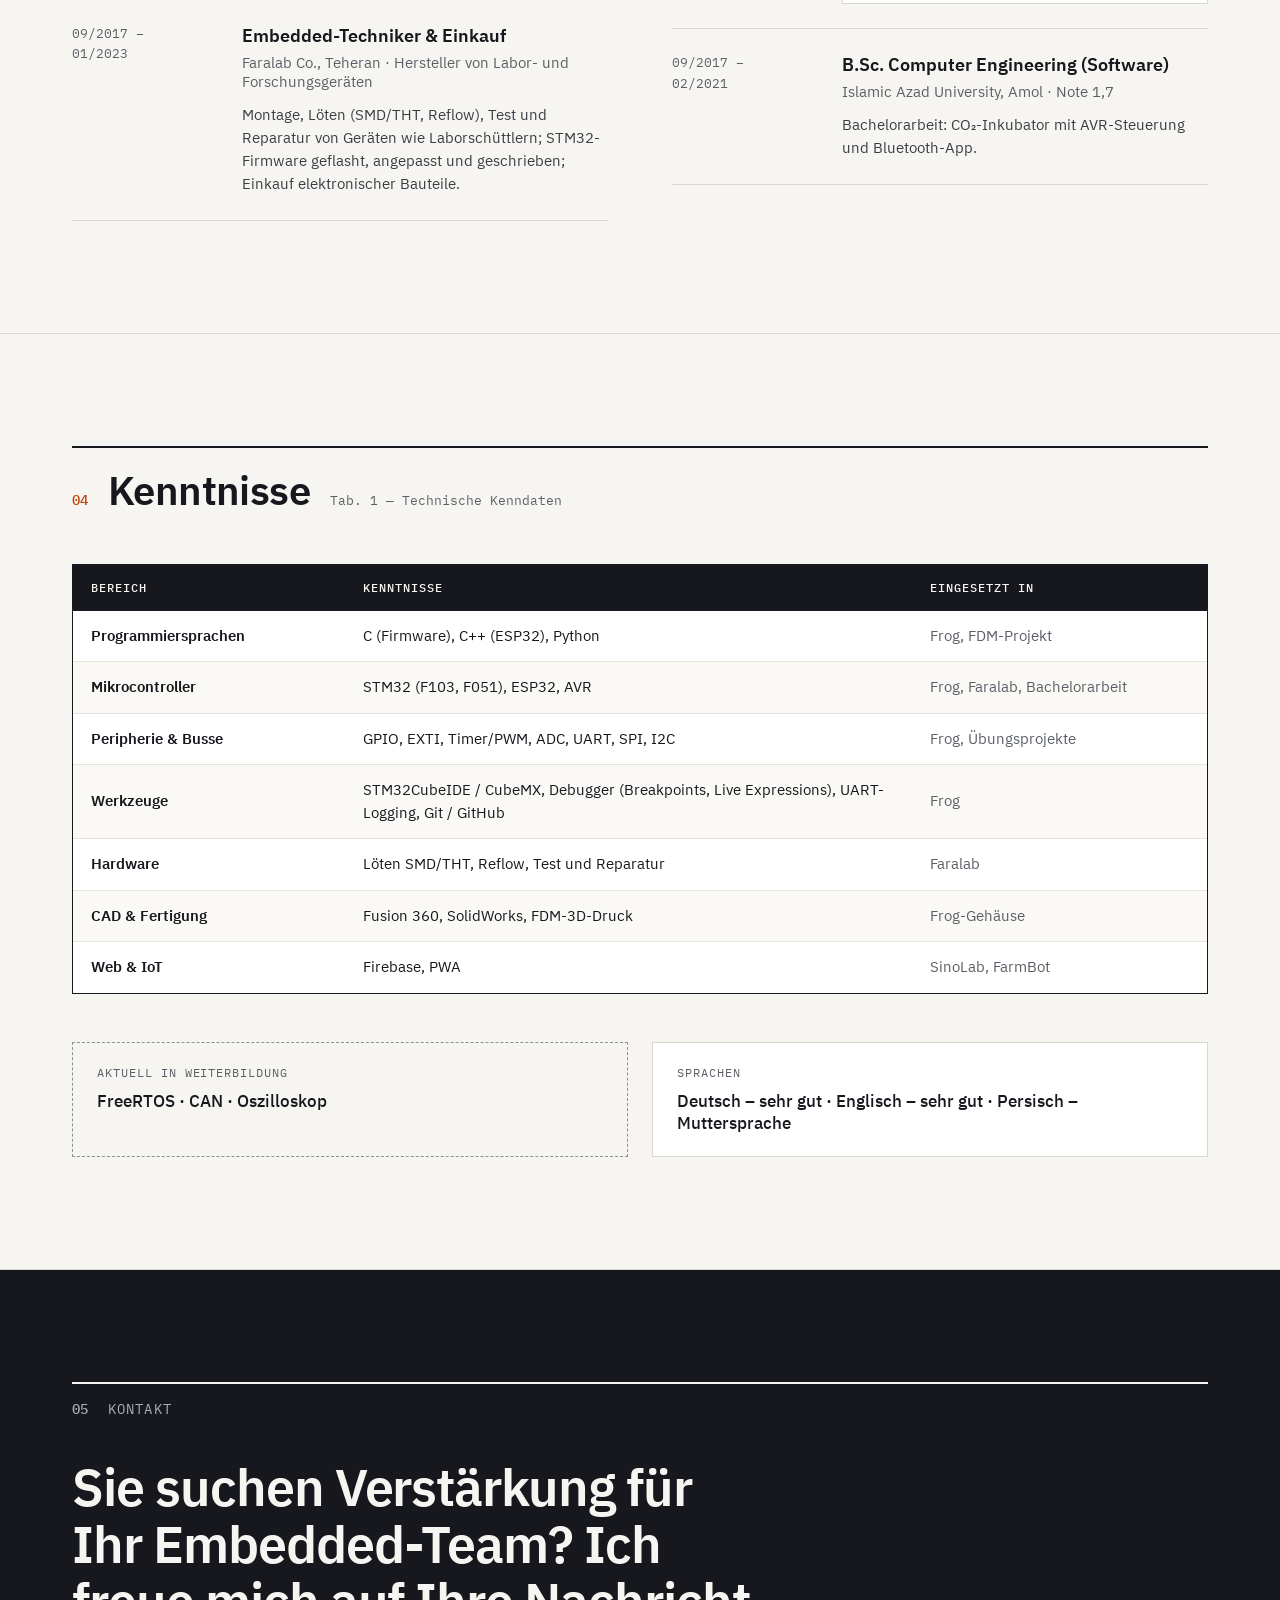
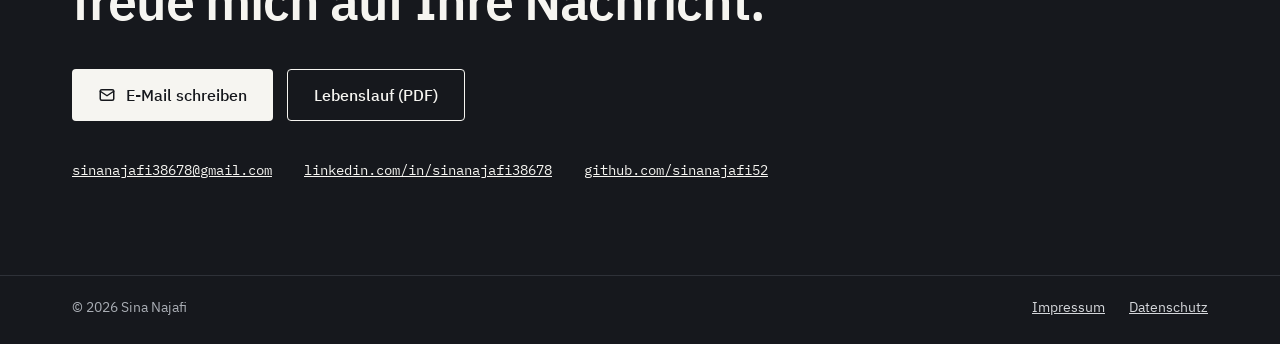
==== commit fdc0bbd9: "Merge pull request #5 from sinanajafi52/feature/content Step 5: CV, career data and project links" ====
--- a/index.html
+++ b/index.html
@@ -8,7 +8,7 @@
 
 <!-- Language versions (the English page follows in a later step) -->
 <link rel="alternate" hreflang="de" href="./">
-<link rel="alternate" hreflang="en" href="en/">
+<link rel="alternate" hreflang="en" href="en/index.html">
 <link rel="alternate" hreflang="x-default" href="./">
 
 <!-- Preview when the link is shared (LinkedIn, messengers) -->
@@ -52,7 +52,7 @@
     <div class="header-actions">
       <div class="lang-switch" role="group" aria-label="Sprache wählen">
         <a href="./" hreflang="de" lang="de" aria-current="page" aria-label="Sprache: Deutsch">DE</a>
-        <a href="en/" hreflang="en" lang="en" aria-label="Sprache: Englisch">EN</a>
+        <a href="en/index.html" hreflang="en" lang="en" aria-label="Sprache: Englisch">EN</a>
       </div>
       <a class="btn btn--outline btn--sm header-cv" href="assets/cv/Lebenslauf_Sina_Najafi.pdf" type="application/pdf">
         <svg aria-hidden="true" width="16" height="16" viewBox="0 0 24 24" fill="none" stroke="currentColor" stroke-width="2" stroke-linecap="round" stroke-linejoin="round"><path d="M12 4v11"/><path d="M7 10l5 5 5-5"/><path d="M5 20h14"/></svg>
@@ -197,7 +197,7 @@
             Zur Projektseite
             <svg aria-hidden="true" width="18" height="18" viewBox="0 0 24 24" fill="none" stroke="currentColor" stroke-width="2" stroke-linecap="round" stroke-linejoin="round"><path d="M5 12h14"/><path d="M13 6l6 6-6 6"/></svg>
           </a>
-          <a class="btn btn--outline btn--md" href="https://github.com/sinanajafi52">
+          <a class="btn btn--outline btn--md" href="https://github.com/sinanajafi52/Frog_STM32">
             Code auf GitHub
             <svg aria-hidden="true" width="14" height="14" viewBox="0 0 24 24" fill="none" stroke="currentColor" stroke-width="2" stroke-linecap="round" stroke-linejoin="round"><path d="M7 17L17 7"/><path d="M8 7h9v9"/></svg>
           </a>
@@ -219,7 +219,7 @@
       <article class="card">
         <div class="placeholder card__img" role="img" aria-label="Platzhalter für ein Bild zu CellCore">[BILD]</div>
         <div class="card__body">
-          <span class="badge">1. PLATZ · TUniCorn 2025</span>
+          <a class="badge" href="https://www.gruendung.tu-clausthal.de/veranstaltungen/tunicorn-ideenwettbewerb/rueckblick-tunicorn-2025">1. PLATZ · TUniCorn 2025</a>
           <span class="card__meta">2023–2025 · STARTUP-PROJEKT</span>
           <h3 class="card__title">CellCore</h3>
           <p class="card__text">Eigene Idee, Mitgründung eines 4-köpfigen Teams: KI-Software zur Erkennung von Zellen und Krankheiten. Scrum Master; Business- und Finanzplan für den EXIST-Antrag.</p>
@@ -300,7 +300,7 @@
         <div class="cv-entry">
           <span class="cv-entry__date">09/2017 –<br>01/2023</span>
           <div class="cv-entry__body">
-            <h4 class="cv-entry__title">[JOBTITEL]</h4>
+            <h4 class="cv-entry__title">Embedded-Techniker &amp; Einkauf</h4>
             <span class="cv-entry__org">Faralab Co., Teheran · Hersteller von Labor- und Forschungsgeräten</span>
             <p class="cv-entry__text">Montage, Löten (SMD/THT, Reflow), Test und Reparatur von Geräten wie Laborschüttlern; STM32-Firmware geflasht, angepasst und geschrieben; Einkauf elektronischer Bauteile.</p>
           </div>
@@ -311,7 +311,7 @@
         <h3 class="cv-col__title">AUSBILDUNG</h3>
 
         <div class="cv-entry">
-          <span class="cv-entry__date">[JAHR] –<br>2026</span>
+          <span class="cv-entry__date">02/2023 –<br>05/2026</span>
           <div class="cv-entry__body">
             <h4 class="cv-entry__title">M.Sc. Digital Technologies</h4>
             <span class="cv-entry__org">Ostfalia Hochschule &amp; TU Clausthal · Note 2,0</span>
@@ -323,10 +323,10 @@
         </div>
 
         <div class="cv-entry">
-          <span class="cv-entry__date">[JAHR] –<br>[JAHR]</span>
+          <span class="cv-entry__date">09/2017 –<br>02/2021</span>
           <div class="cv-entry__body">
-            <h4 class="cv-entry__title">[BACHELOR-STUDIENGANG]</h4>
-            <span class="cv-entry__org">[HOCHSCHULE] · Note 1,7</span>
+            <h4 class="cv-entry__title">B.Sc. Computer Engineering (Software)</h4>
+            <span class="cv-entry__org">Islamic Azad University, Amol · Note 1,7</span>
             <p class="cv-entry__text">Bachelorarbeit: CO₂-Inkubator mit AVR-Steuerung und Bluetooth-App.</p>
           </div>
         </div>
@@ -417,8 +417,7 @@
     <h2 class="contact__title" id="h-kontakt">Sie suchen Verstärkung für Ihr Embedded-Team? Ich freue mich auf Ihre Nachricht.</h2>
 
     <div class="btn-row">
-      <!-- TODO: replace "#" with "mailto:" + e-mail address once Sina provides it -->
-      <a class="btn btn--light btn--lg" href="#">
+      <a class="btn btn--light btn--lg" href="mailto:sinanajafi38678@gmail.com">
         <svg aria-hidden="true" width="18" height="18" viewBox="0 0 24 24" fill="none" stroke="currentColor" stroke-width="2" stroke-linecap="round" stroke-linejoin="round"><rect x="3" y="5" width="18" height="14" rx="2"/><path d="M3 7l9 6 9-6"/></svg>
         E-Mail schreiben
       </a>
@@ -426,7 +425,7 @@
     </div>
 
     <div class="contact__links">
-      <span>[E-MAIL-ADRESSE]</span>
+      <a href="mailto:sinanajafi38678@gmail.com">sinanajafi38678@gmail.com</a>
       <a href="https://www.linkedin.com/in/sinanajafi38678">linkedin.com/in/sinanajafi38678</a>
       <a href="https://github.com/sinanajafi52">github.com/sinanajafi52</a>
     </div>
--- a/assets/css/style.css
+++ b/assets/css/style.css
@@ -102,6 +102,10 @@
   overflow-wrap: break-word;   /* long words wrap instead of overflowing on very small phones */
 }
 
+/* Footer stays at the bottom of the window, even on short pages (Impressum) */
+body { display: flex; flex-direction: column; min-height: 100vh; }
+main { flex: 1 0 auto; }
+
 h1, h2, h3, h4, p, figure, dl, dd { margin: 0; }
 
 a { color: var(--ink); }
@@ -167,6 +171,20 @@
   color: var(--muted);
 }
 
+/* Real photos that replace a placeholder keep the same size and crop to fit */
+img.feature__photo,
+img.feature__thumb,
+img.card__img,
+img.project-photo,
+img.gallery__item {
+  display: block;
+  box-sizing: border-box;
+  width: 100%;
+  height: auto;
+  padding: 0;
+  object-fit: cover;
+}
+
 /* Small label above content, e.g. "DATENBLATT · SN-01 · REV. 11/2026" */
 .eyebrow {
   font-family: var(--font-mono);
@@ -637,6 +655,14 @@
   font-size: 11px;
   font-weight: 500;
   letter-spacing: 0.04em;
+}
+/* The award badge links to the TUniCorn page */
+a.badge { position: relative; text-decoration: none; }
+a.badge:hover { color: var(--white); text-decoration: underline; }
+a.badge::after {          /* invisible, makes the tap area 44px high */
+  content: "";
+  position: absolute;
+  inset: -11px -4px;
 }
 .card__meta { font-family: var(--font-mono); font-size: 12px; color: var(--muted); }
 .card__title { font-size: 21px; font-weight: 600; }
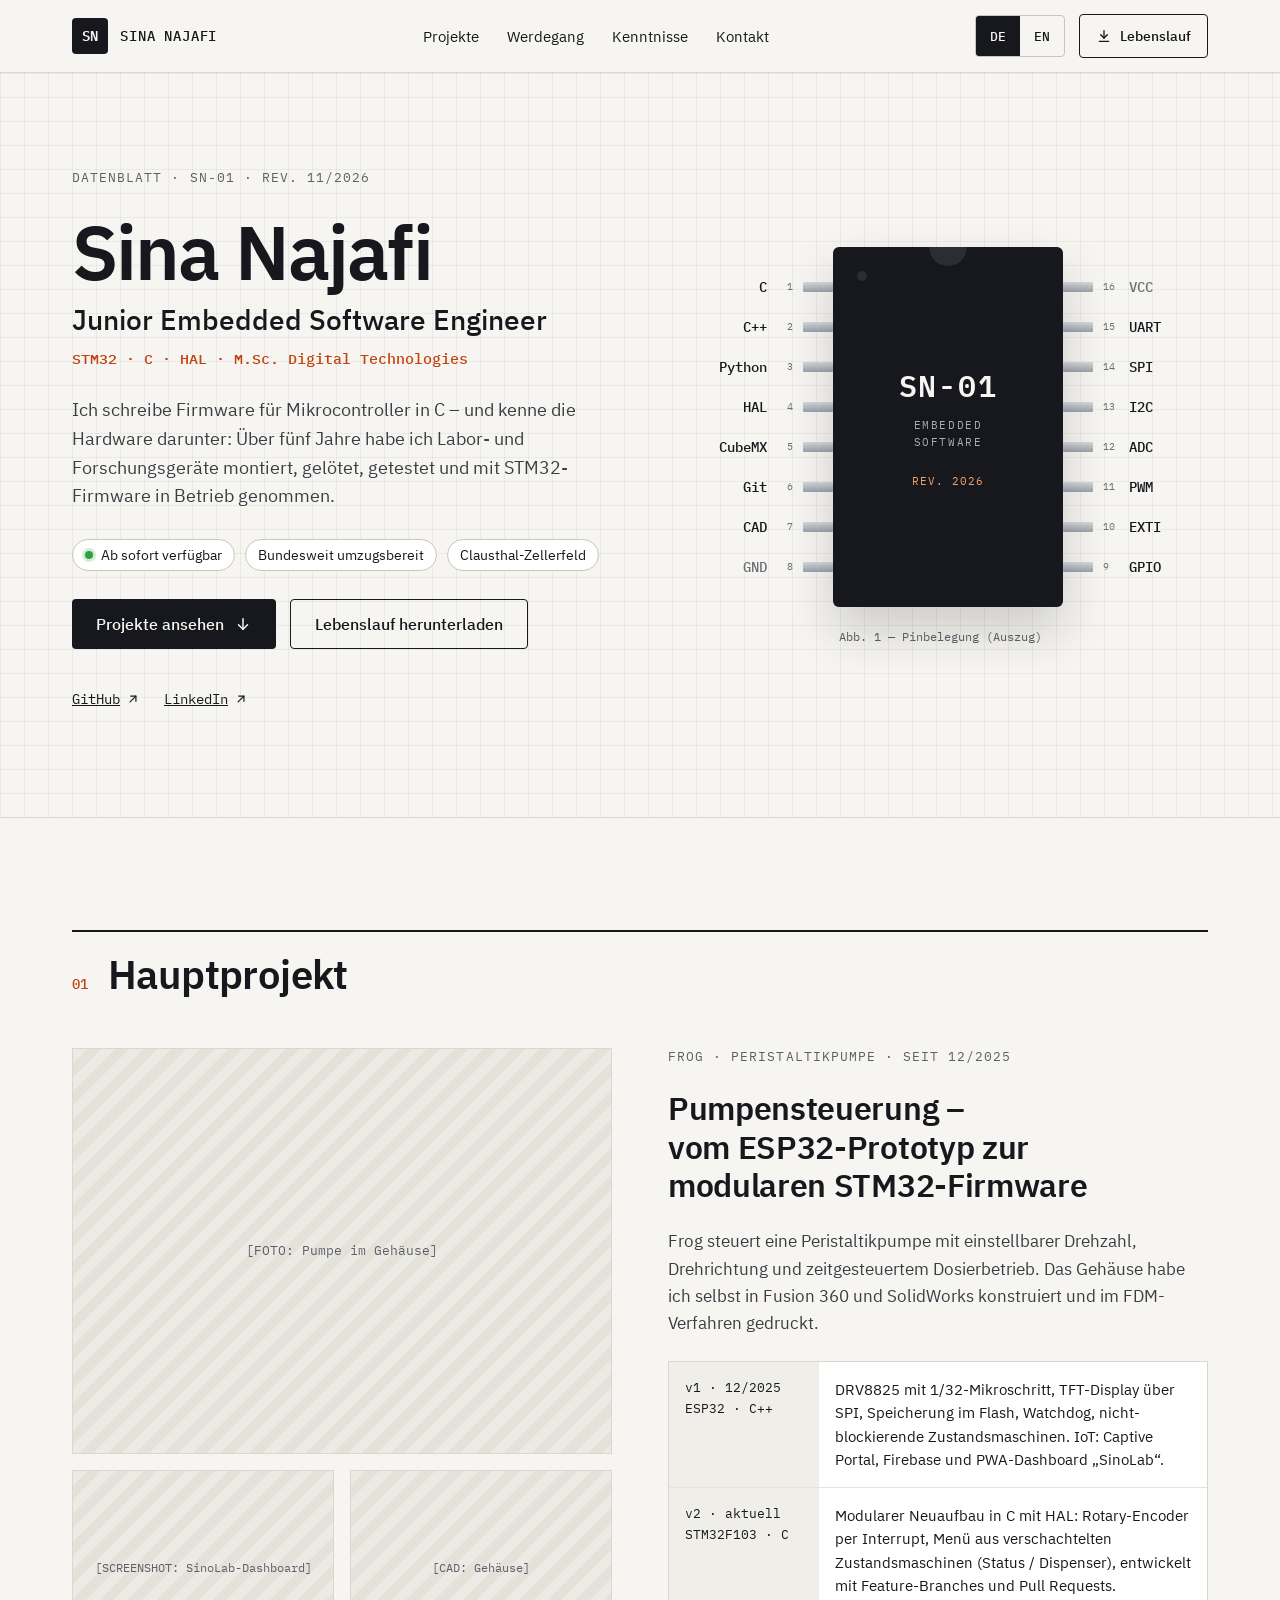
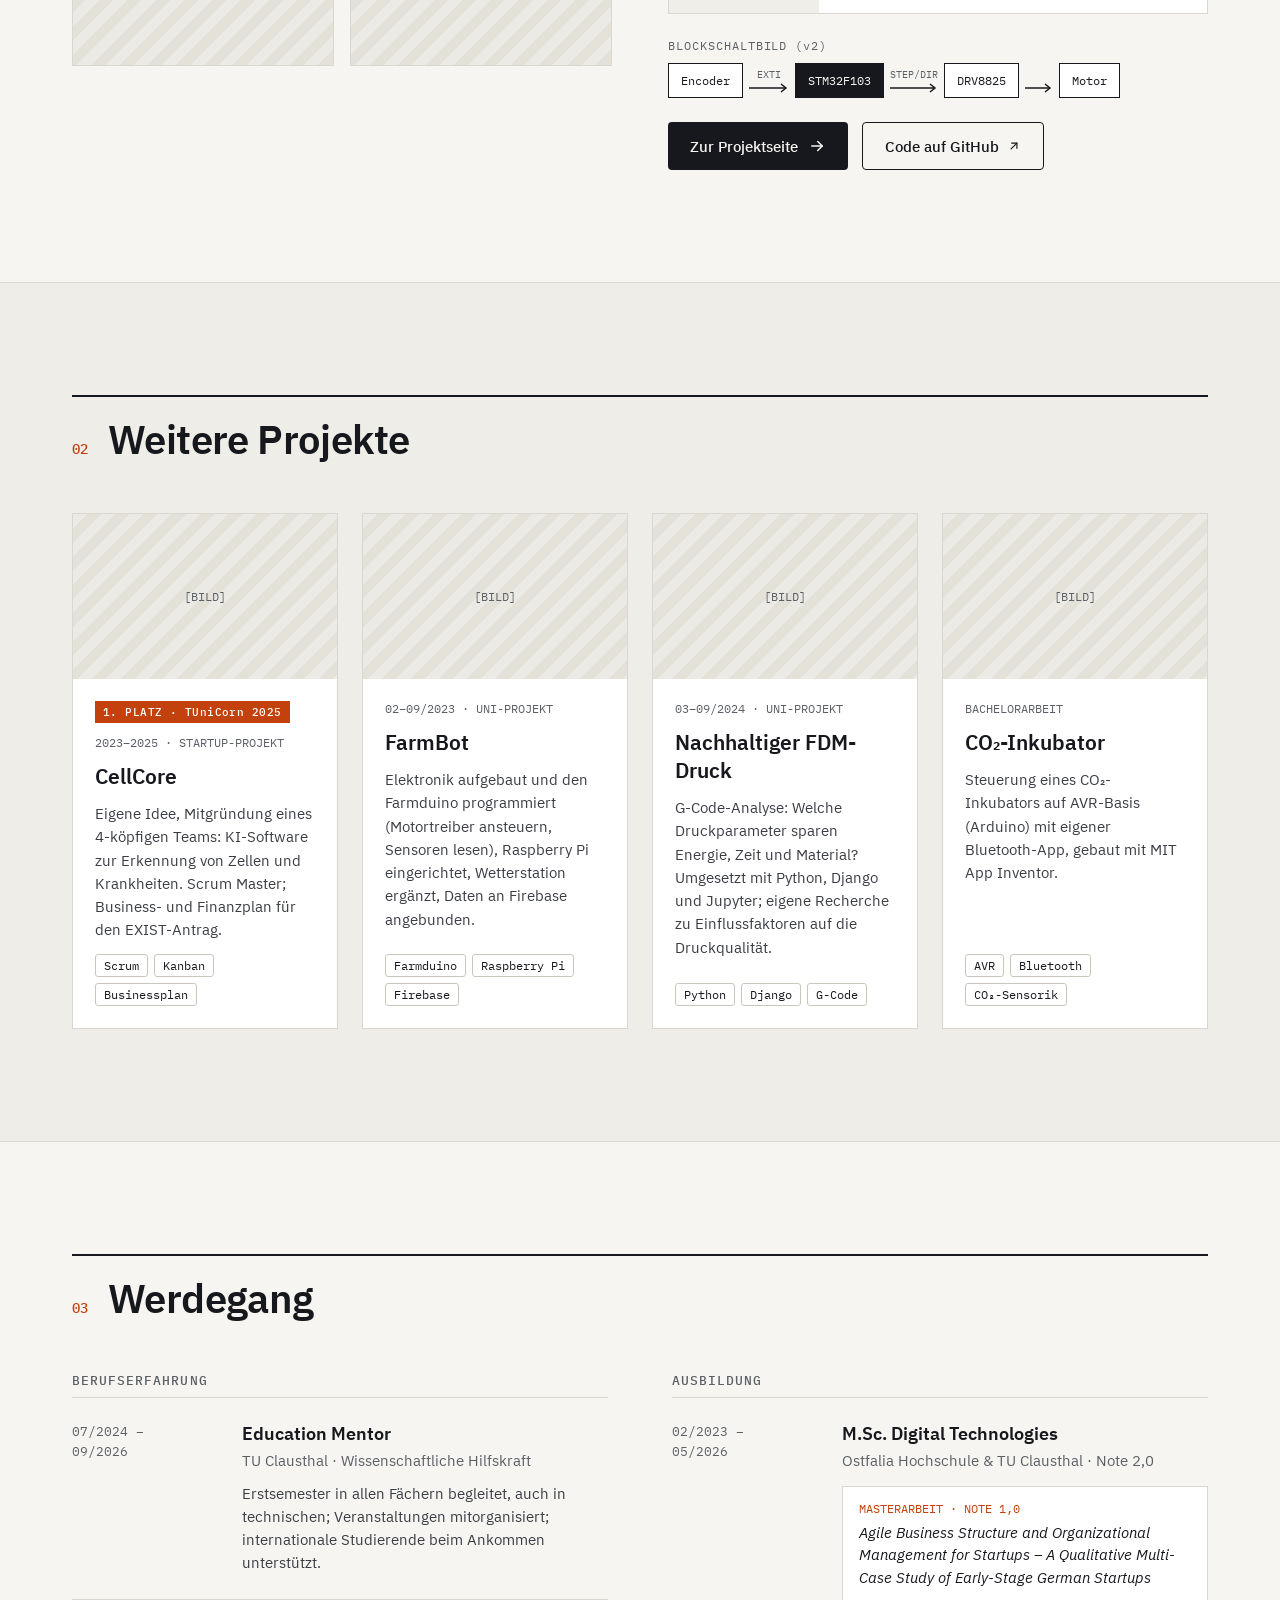
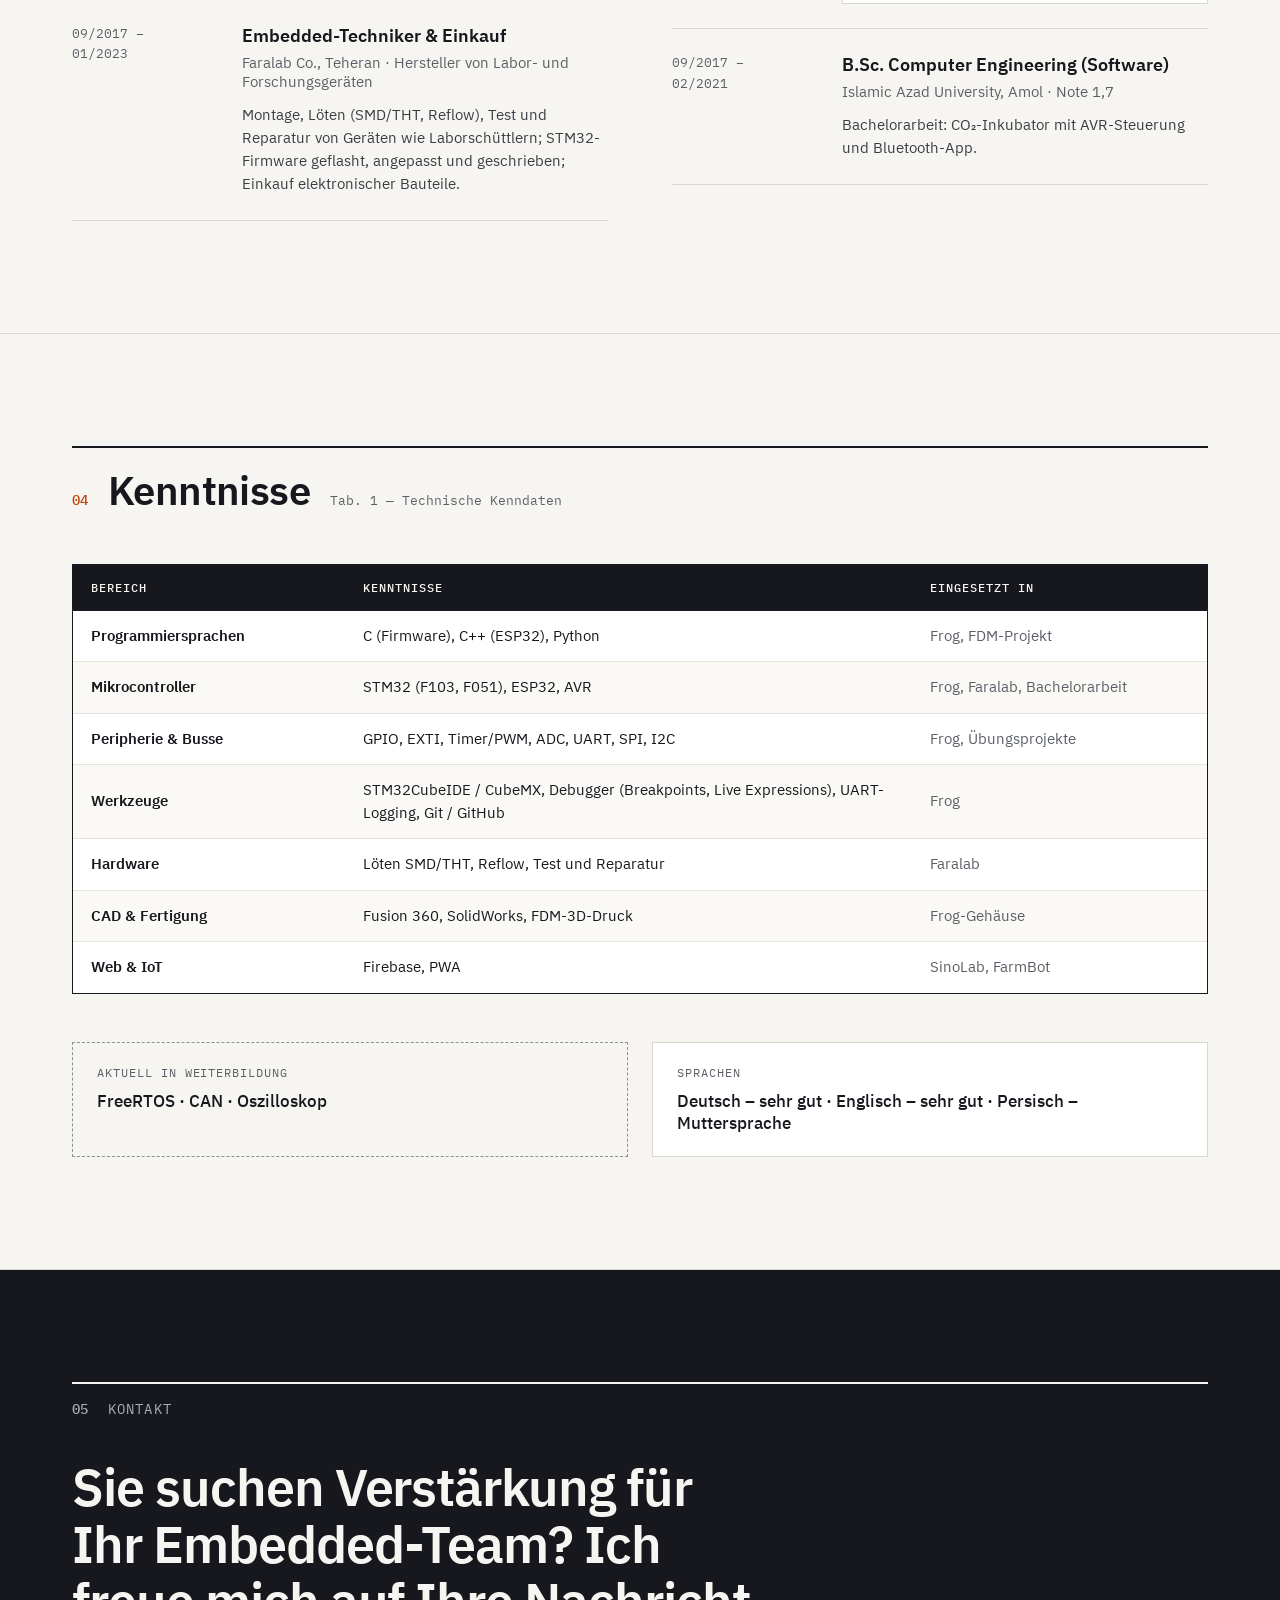
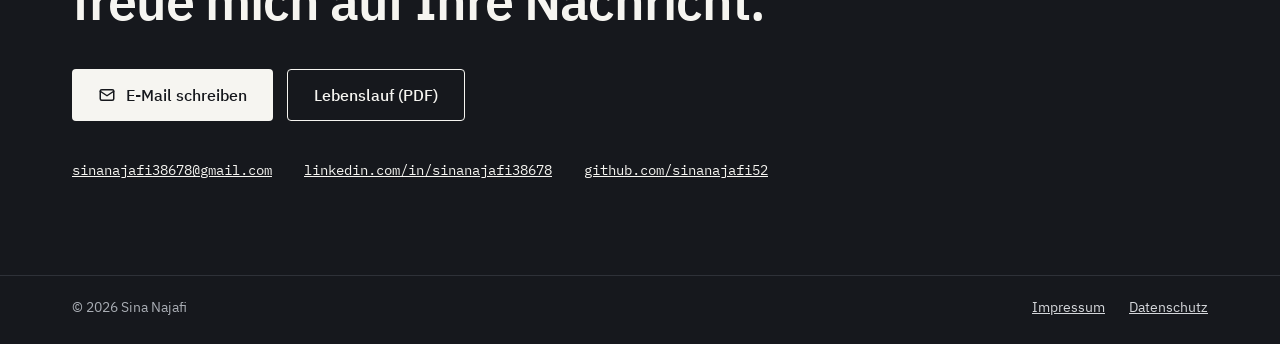
==== commit 5d09a9aa: "Give scroll regions unique names and make the block diagram keyboard-scrollable" ====
--- a/index.html
+++ b/index.html
@@ -345,7 +345,7 @@
     </div>
 
     <!-- tabindex lets keyboard users scroll the table sideways on phones -->
-    <div class="table-wrap" role="region" aria-labelledby="h-kenntnisse" tabindex="0">
+    <div class="table-wrap" role="region" aria-label="Tabelle 1 — Technische Kenndaten" tabindex="0">
       <table class="data-table skills-table">
         <thead>
           <tr>
--- a/assets/css/style.css
+++ b/assets/css/style.css
@@ -57,6 +57,7 @@
   --line:    #D9D7D0;  /* hairlines */
   --line-2:  #C9C6BD;  /* tag / chip borders */
   --accent:  #C2410C;  /* section numbers, award badge, mono subline */
+  --accent-on-surface: #BE3F0B;  /* accent on --surface: a touch darker for 4.5:1 contrast */
   --led:     #2F9E44;  /* "available" status dot */
 
   /* Extra shades used in single places of the reference design */
@@ -531,6 +532,8 @@
   font-weight: 500;
   color: var(--accent);
 }
+.section--alt .section-head__num,
+.psection--alt .section-head__num { color: var(--accent-on-surface); }
 .section-head__title {
   font-size: 40px;
   font-weight: 600;
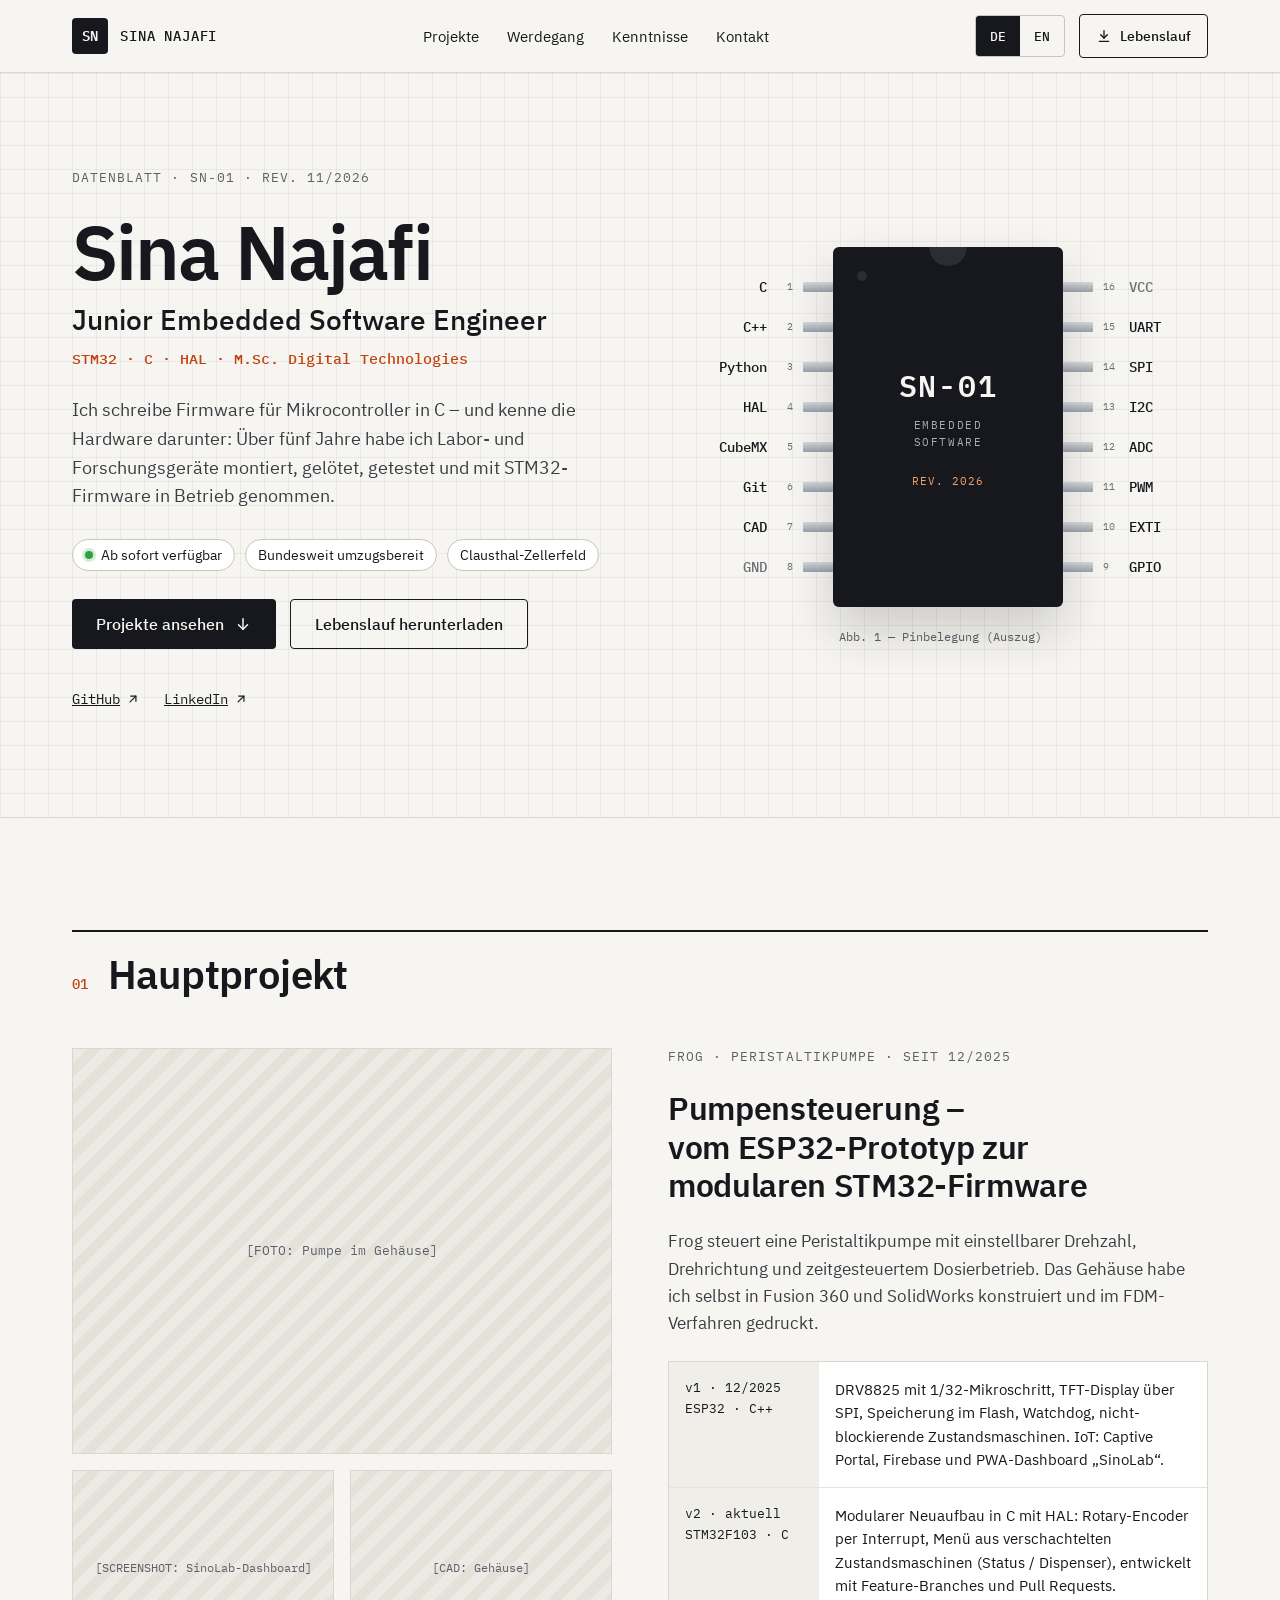
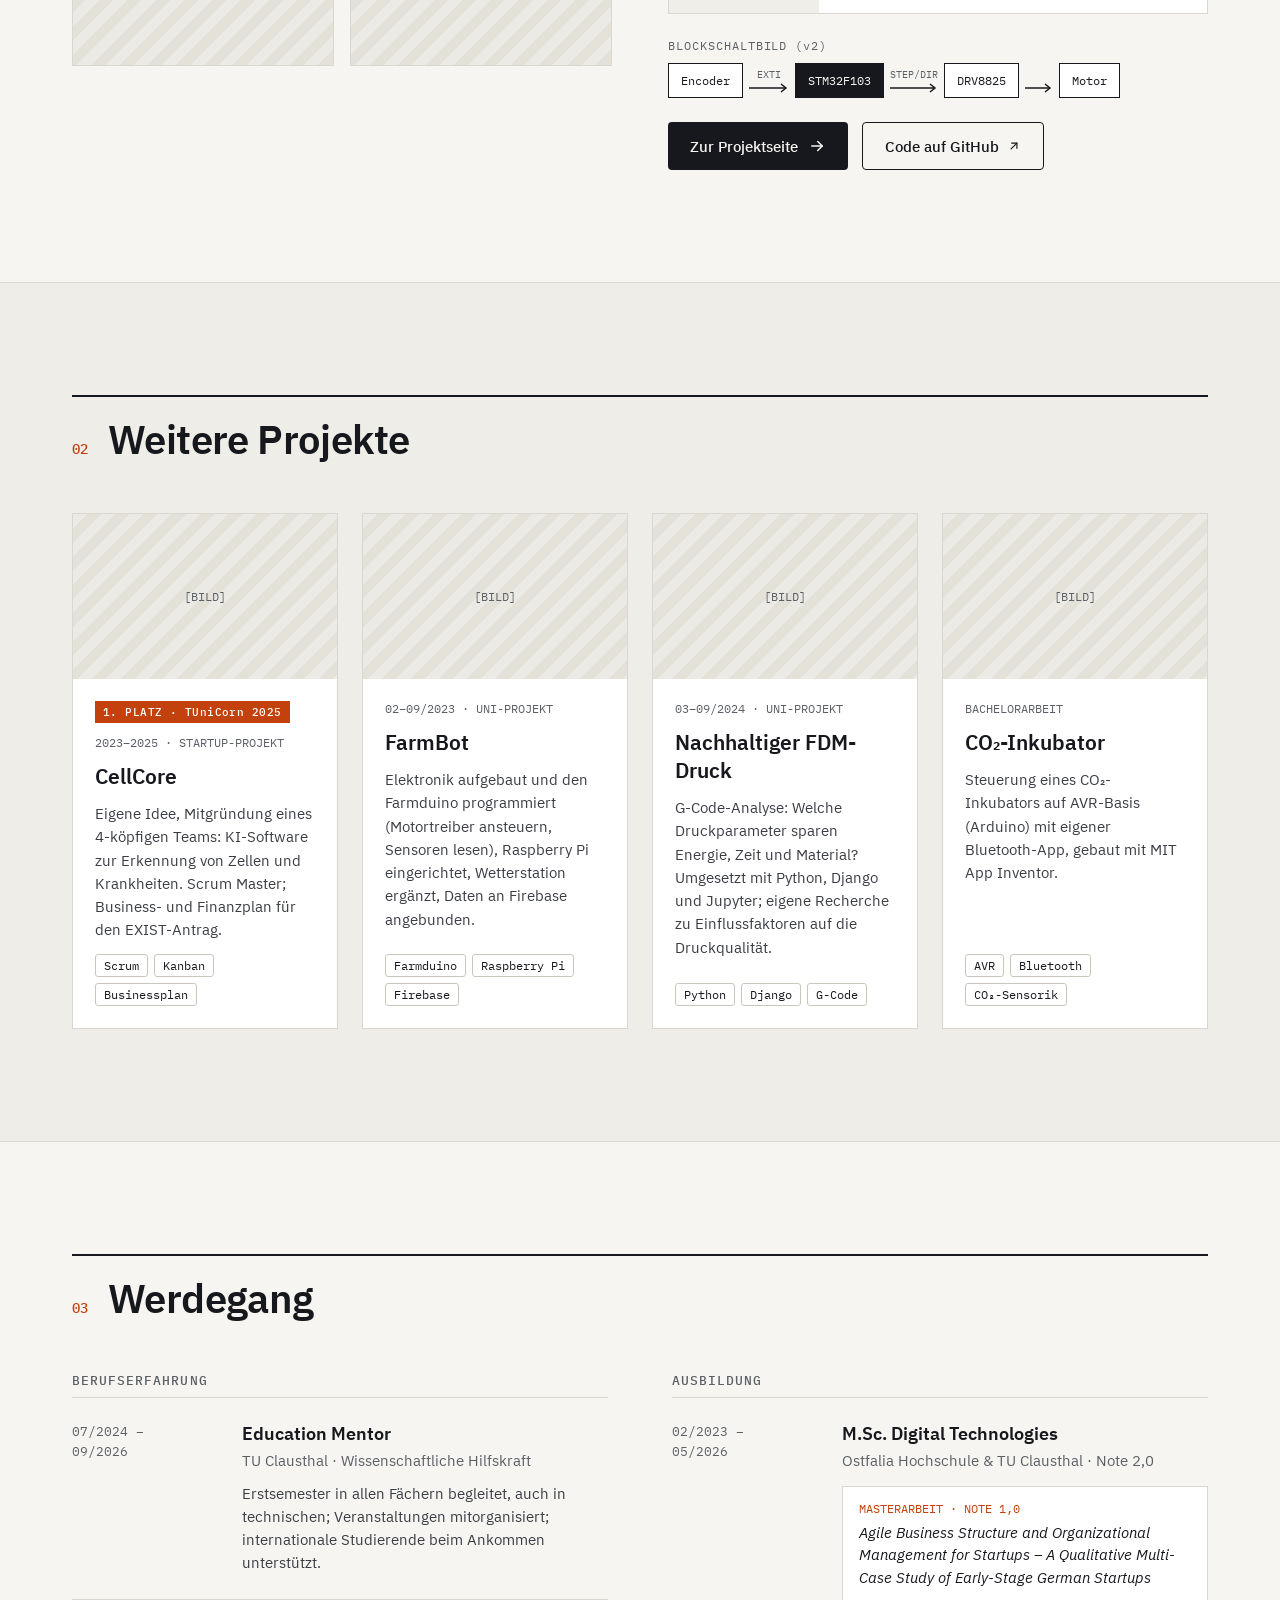
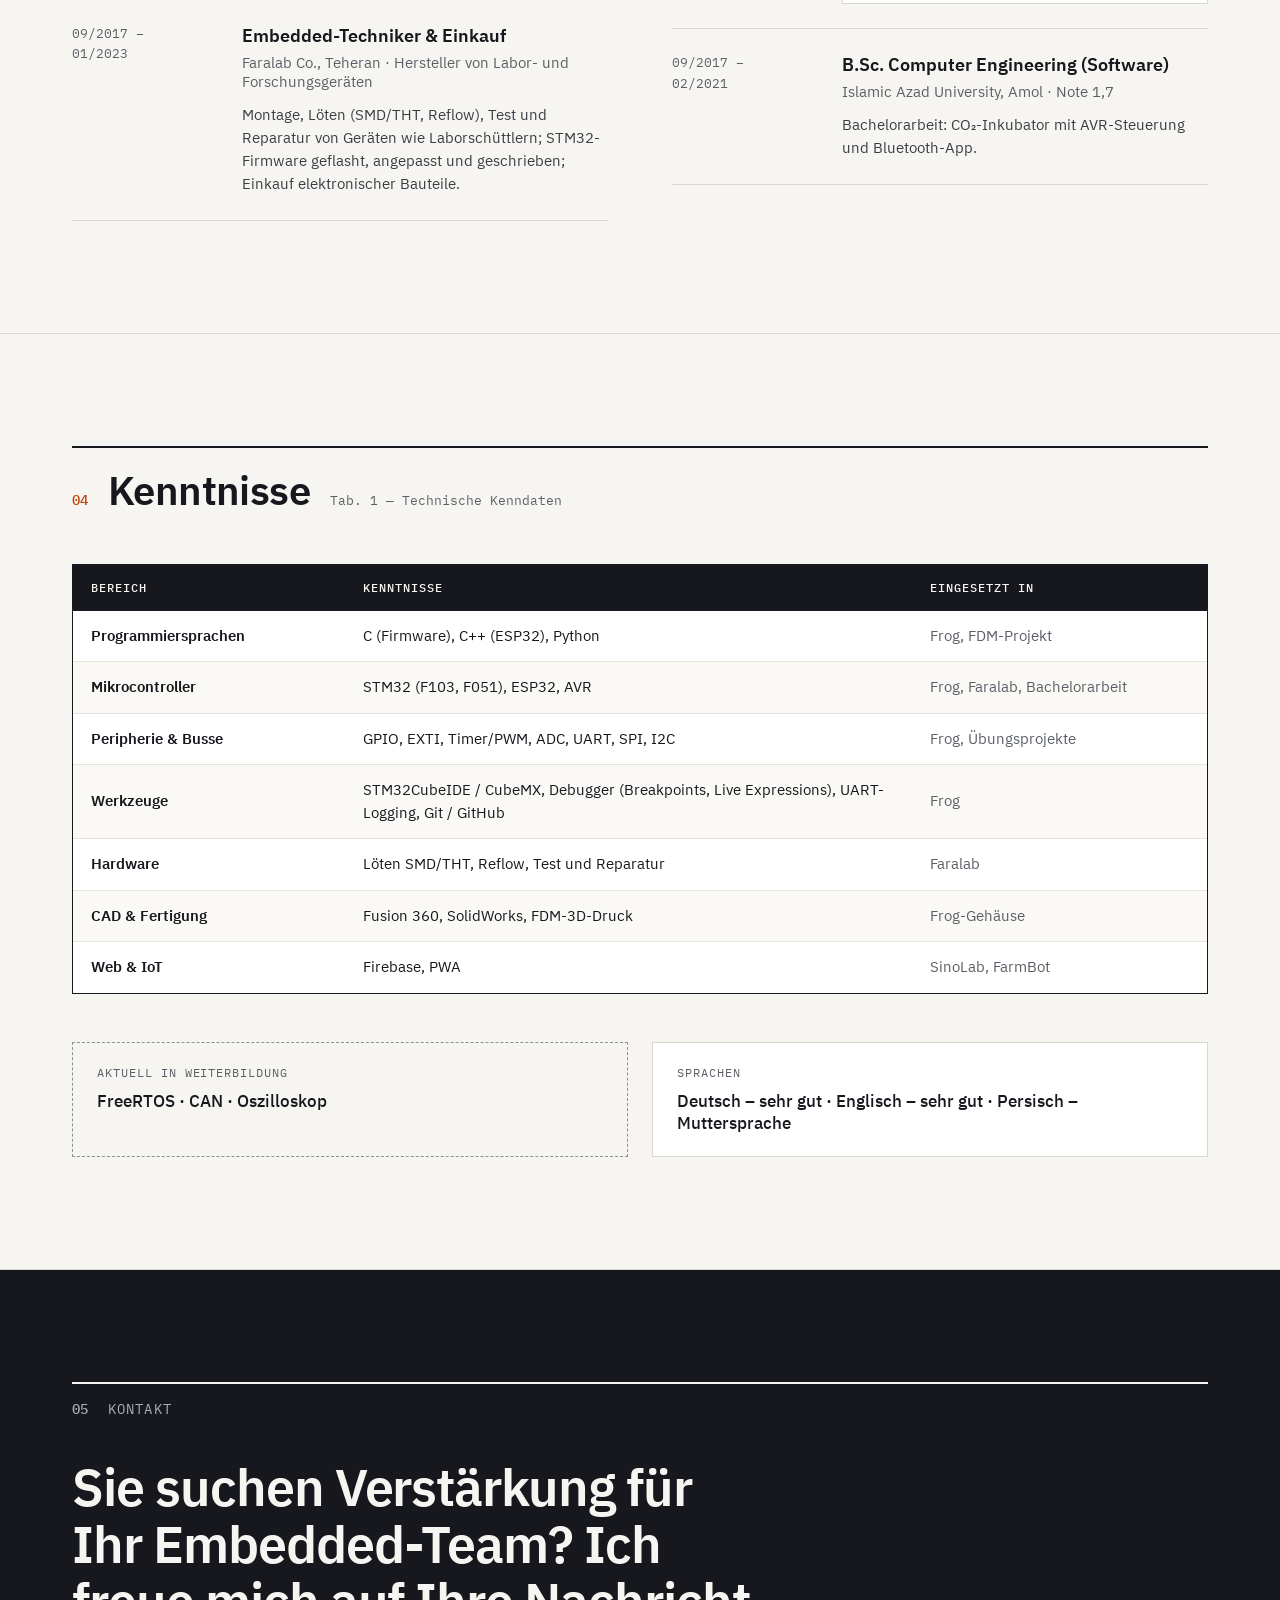
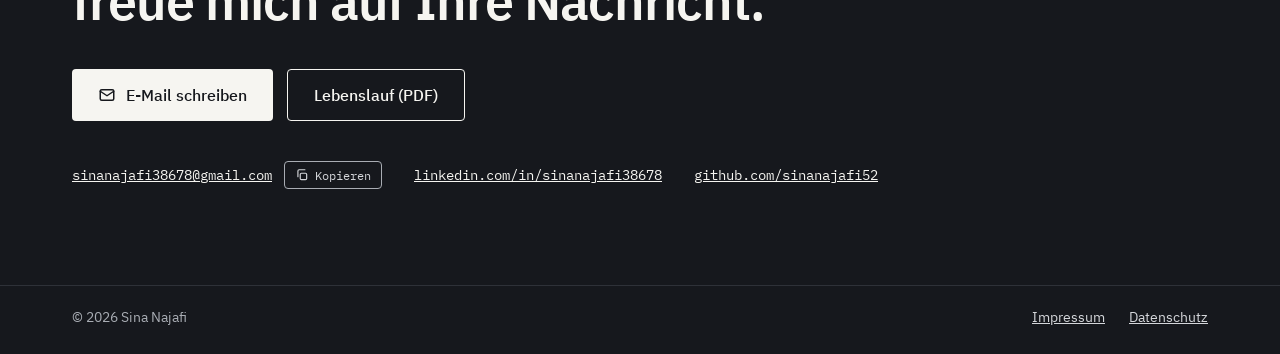
==== commit a35baa6a: "Pre-fill e-mail subject and add copy-address button markup" ====
--- a/index.html
+++ b/index.html
@@ -417,7 +417,7 @@
     <h2 class="contact__title" id="h-kontakt">Sie suchen Verstärkung für Ihr Embedded-Team? Ich freue mich auf Ihre Nachricht.</h2>
 
     <div class="btn-row">
-      <a class="btn btn--light btn--lg" href="mailto:sinanajafi38678@gmail.com">
+      <a class="btn btn--light btn--lg" href="mailto:sinanajafi38678@gmail.com?subject=Anfrage%20%C3%BCber%20Ihre%20Website">
         <svg aria-hidden="true" width="18" height="18" viewBox="0 0 24 24" fill="none" stroke="currentColor" stroke-width="2" stroke-linecap="round" stroke-linejoin="round"><rect x="3" y="5" width="18" height="14" rx="2"/><path d="M3 7l9 6 9-6"/></svg>
         E-Mail schreiben
       </a>
@@ -425,7 +425,11 @@
     </div>
 
     <div class="contact__links">
-      <a href="mailto:sinanajafi38678@gmail.com">sinanajafi38678@gmail.com</a>
+      <span class="contact__email">
+        <a href="mailto:sinanajafi38678@gmail.com?subject=Anfrage%20%C3%BCber%20Ihre%20Website">sinanajafi38678@gmail.com</a>
+        <!-- Shown by main.js: copies the address for visitors without an e-mail program -->
+        <button class="copy-btn" type="button" data-copy="sinanajafi38678@gmail.com" data-label-done="Kopiert" hidden><svg aria-hidden="true" width="14" height="14" viewBox="0 0 24 24" fill="none" stroke="currentColor" stroke-width="2" stroke-linecap="round" stroke-linejoin="round"><rect x="9" y="9" width="11" height="11" rx="2"/><path d="M5 15V5a2 2 0 0 1 2-2h10"/></svg><span class="copy-btn__text" aria-live="polite">Kopieren</span></button>
+      </span>
       <a href="https://www.linkedin.com/in/sinanajafi38678">linkedin.com/in/sinanajafi38678</a>
       <a href="https://github.com/sinanajafi52">github.com/sinanajafi52</a>
     </div>
--- a/assets/css/style.css
+++ b/assets/css/style.css
@@ -819,6 +819,7 @@
 .contact__links {
   display: flex;
   flex-wrap: wrap;
+  align-items: center;
   gap: 32px;
   font-family: var(--font-mono);
   font-size: 14px;
@@ -826,6 +827,31 @@
 }
 .contact__links a,
 .contact__links a:hover { color: var(--paper); }
+
+/* E-mail address + "Kopieren" button */
+.contact__email { display: inline-flex; align-items: center; gap: 12px; }
+.copy-btn {
+  position: relative;
+  display: inline-flex;
+  align-items: center;
+  gap: 6px;
+  height: 28px;
+  padding: 0 10px;
+  border: 1px solid var(--on-dark-2);
+  border-radius: var(--radius);
+  background: transparent;
+  color: var(--on-dark-link);
+  font-family: var(--font-mono);
+  font-size: 12px;
+  cursor: pointer;
+}
+.copy-btn::after {         /* invisible, makes the tap area 44px high */
+  content: "";
+  position: absolute;
+  inset: -8px -2px;
+}
+.copy-btn:hover { border-color: var(--paper); color: var(--paper); }
+.copy-btn[hidden] { display: none; }
 
 .site-footer { background: var(--ink); border-top: 1px solid var(--dark-line); }
 .site-footer__inner {
